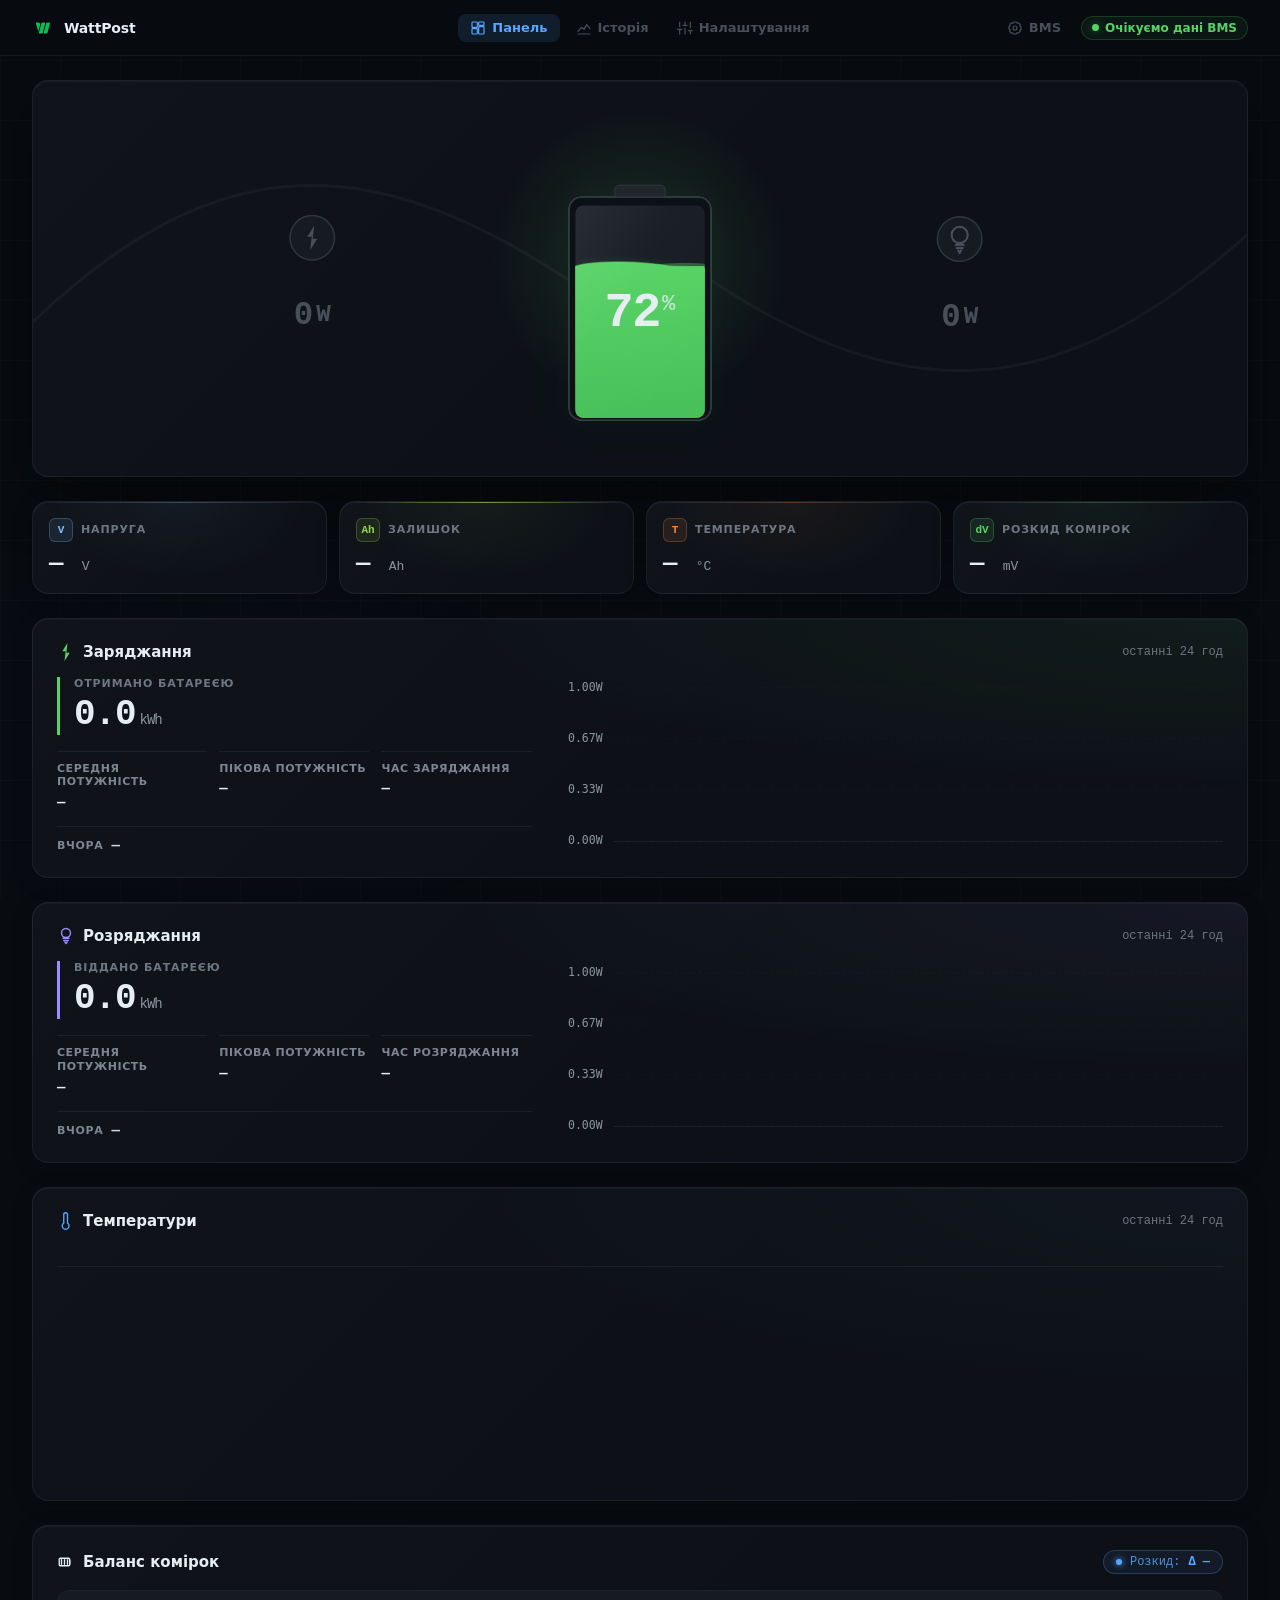
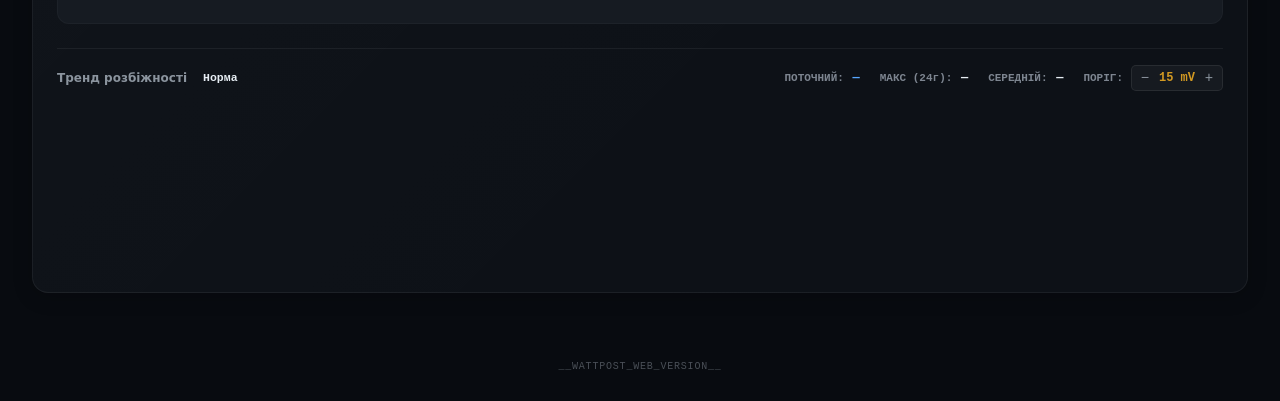
==== esp32_monitor/web/index.html @ db8cb9dd "Import standalone WattPost ESP32 firmware source and build tools" ====
<!DOCTYPE html>
<html lang="uk" class="dark">
<head>
  <meta charset="utf-8" />
  <meta name="viewport" content="width=device-width, initial-scale=1" />
  <!-- Legacy cache guards (real control comes from ?v= on assets, set by build) -->
  <meta http-equiv="Cache-Control" content="no-store, must-revalidate" />
  <meta http-equiv="Pragma" content="no-cache" />
  <meta name="app-version" content="__WATTPOST_WEB_VERSION__" />
  <title>WattPost — Battery Energy Monitoring</title>
  <meta name="description" content="High-fidelity real-time BMS battery energy flow and health monitoring interface" />
  <link rel="icon" id="app-favicon" href="assets/logo.svg?v=__WATTPOST_WEB_VERSION__" type="image/svg+xml" />
  <link rel="stylesheet" href="css/styles.css?v=__WATTPOST_WEB_VERSION__" />
</head>
<body>

  <!-- Grid background -->
  <div class="bg-grid" aria-hidden="true"></div>

  <!-- Ambient background spots -->
  <div class="bg-ambient" aria-hidden="true">
    <div class="bg-spot bg-spot-primary" id="bg-spot-primary"></div>
    <div class="bg-spot bg-spot-secondary"></div>
  </div>

  <!-- HEADER -->
  <header class="header">
    <a class="brand" id="brand-home-link" href="#dashboard" title="До панелі" aria-label="WattPost — до панелі">
      <img id="brand-logo" class="brand-logo" alt="" width="22" height="22" src="assets/logo.svg?v=__WATTPOST_WEB_VERSION__" data-logo-canonical="assets/logo.svg?v=__WATTPOST_WEB_VERSION__" aria-hidden="true" />
      <span class="brand-name">WattPost</span>
    </a>
    <nav class="tabs">
      <button class="tab-btn" data-tab="dashboard" id="tab-dashboard">
        <svg width="16" height="16" viewBox="0 0 24 24" fill="none" stroke="currentColor" stroke-width="1.8" stroke-linecap="round" stroke-linejoin="round"><rect x="3" y="3" width="8" height="8" rx="1"/><rect x="13" y="3" width="8" height="5" rx="1"/><rect x="13" y="10" width="8" height="11" rx="1"/><rect x="3" y="13" width="8" height="8" rx="1"/></svg>
        <span class="tab-label">Панель</span>
      </button>
      <button class="tab-btn" data-tab="history" id="tab-history">
        <svg width="16" height="16" viewBox="0 0 24 24" fill="none" stroke="currentColor" stroke-width="1.8" stroke-linecap="round" stroke-linejoin="round"><path d="M3 17l5-6 4 3 4-7 5 6"/><path d="M3 21h18"/></svg>
        <span class="tab-label">Історія</span>
      </button>
      <button class="tab-btn" data-tab="settings" id="tab-settings">
        <svg width="16" height="16" viewBox="0 0 24 24" fill="none" stroke="currentColor" stroke-width="1.8" stroke-linecap="round" stroke-linejoin="round">
          <line x1="4" y1="21" x2="4" y2="14"></line>
          <line x1="4" y1="10" x2="4" y2="3"></line>
          <line x1="12" y1="21" x2="12" y2="12"></line>
          <line x1="12" y1="8" x2="12" y2="3"></line>
          <line x1="20" y1="21" x2="20" y2="16"></line>
          <line x1="20" y1="12" x2="20" y2="3"></line>
          <line x1="1" y1="14" x2="7" y2="14"></line>
          <line x1="9" y1="8" x2="15" y2="8"></line>
          <line x1="17" y1="16" x2="23" y2="16"></line>
        </svg>
        <span class="tab-label">Налаштування</span>
      </button>
    </nav>
    <div class="header-actions">
      <div id="runtime-context-actions" class="runtime-context-actions" hidden></div>
      <button class="tab-btn bms-settings-btn" data-tab="bms-settings" id="tab-bms-settings" title="Налаштування BMS" aria-label="Налаштування BMS">
        <svg width="16" height="16" viewBox="0 0 24 24" fill="none" stroke="currentColor" stroke-width="1.8" stroke-linecap="round" stroke-linejoin="round" aria-hidden="true">
          <circle cx="12" cy="12" r="3"></circle>
          <path d="M19.4 15a1.7 1.7 0 0 0 .34 1.88l.06.06-2.83 2.83-.06-.06A1.7 1.7 0 0 0 15 19.4a1.7 1.7 0 0 0-1 .6 1.7 1.7 0 0 0-.4 1.1V21h-4v-.1A1.7 1.7 0 0 0 8.6 19.4a1.7 1.7 0 0 0-1.88.34l-.06.06-2.83-2.83.06-.06A1.7 1.7 0 0 0 4.6 15a1.7 1.7 0 0 0-.6-1 1.7 1.7 0 0 0-1.1-.4H3v-4h.1A1.7 1.7 0 0 0 4.6 8.6a1.7 1.7 0 0 0-.34-1.88l-.06-.06 2.83-2.83.06.06A1.7 1.7 0 0 0 9 4.6a1.7 1.7 0 0 0 1-.6 1.7 1.7 0 0 0 .4-1.1V3h4v.1A1.7 1.7 0 0 0 15.4 4.6a1.7 1.7 0 0 0 1.88-.34l.06-.06 2.83 2.83-.06.06A1.7 1.7 0 0 0 19.4 9c.16.36.37.7.6 1 .28.3.66.48 1.1.5h.1v4h-.1c-.44.02-.82.2-1.1.5-.23.3-.44.64-.6 1z"></path>
        </svg>
        <span class="tab-label">BMS</span>
      </button>
      <div class="bms-online" id="bms-online">
        <span class="bms-dot"></span>
        Очікуємо дані BMS
      </div>
    </div>
  </header>

  <!-- MAIN -->
  <main class="main">
    <div id="runtime-status-banner" class="runtime-status-banner" role="status" aria-live="polite" hidden></div>

    <!-- ====================== DASHBOARD ====================== -->
    <div class="view view-dashboard" id="view-dashboard">
      <h1 class="visually-hidden">Моніторинг батареї</h1>

      <!-- HERO: Energy flow + Battery -->
      <section class="hero-card" id="hero-card" data-hero-state="idle">
        <div class="hero-bg-glow hero-bg-glow-charge" aria-hidden="true"></div>
        <div class="hero-bg-glow hero-bg-glow-discharge" aria-hidden="true"></div>
        <div class="hero-ambient-glow" id="hero-ambient-glow"></div>

        <svg id="energy-flow-svg" class="energy-flow-svg" viewBox="0 0 1200 440" preserveAspectRatio="xMidYMid meet">
          <defs>
            <!-- Glow filters -->
            <filter id="glow-in" x="-50%" y="-50%" width="200%" height="200%">
              <feGaussianBlur stdDeviation="6" result="b" /><feMerge><feMergeNode in="b" /><feMergeNode in="SourceGraphic" /></feMerge>
            </filter>
            <filter id="glow-soft" x="-50%" y="-50%" width="200%" height="200%">
              <feGaussianBlur stdDeviation="12" result="b" /><feMerge><feMergeNode in="b" /><feMergeNode in="SourceGraphic" /></feMerge>
            </filter>
            <filter id="glow-halo-near" filterUnits="userSpaceOnUse" x="-400" y="-300" width="2000" height="1000">
              <feGaussianBlur stdDeviation="16" />
            </filter>
            <filter id="glow-halo-wide" filterUnits="userSpaceOnUse" x="-400" y="-300" width="2000" height="1000">
              <feGaussianBlur stdDeviation="38" />
            </filter>

            <!-- Glow gradients for halo paths -->
            <linearGradient id="glow-grad-charge" x1="0" y1="0" x2="1" y2="0">
              <stop offset="0%" stop-color="#56d364" stop-opacity="0" />
              <stop offset="8%" stop-color="#56d364" stop-opacity="0.75" />
              <stop offset="30%" stop-color="#56d364" stop-opacity="1" />
              <stop offset="42%" stop-color="#56d364" stop-opacity="0.35" />
              <stop offset="48%" stop-color="#56d364" stop-opacity="0" />
              <stop offset="100%" stop-color="#56d364" stop-opacity="0" />
            </linearGradient>
            <linearGradient id="glow-grad-discharge" x1="0" y1="0" x2="1" y2="0">
              <stop offset="0%" stop-color="#9d8dff" stop-opacity="0" />
              <stop offset="52%" stop-color="#9d8dff" stop-opacity="0" />
              <stop offset="58%" stop-color="#9d8dff" stop-opacity="0.35" />
              <stop offset="70%" stop-color="#9d8dff" stop-opacity="1" />
              <stop offset="92%" stop-color="#9d8dff" stop-opacity="0.75" />
              <stop offset="100%" stop-color="#9d8dff" stop-opacity="0" />
            </linearGradient>

            <!-- Liquid color gradients (these are set dynamically by JS) -->
            <linearGradient id="grad-charge" x1="0" y1="1" x2="0" y2="0">
              <stop offset="0%" stop-color="#1a7f37" /><stop offset="50%" stop-color="#2ea043" /><stop offset="100%" stop-color="#56d364" />
            </linearGradient>
            <linearGradient id="grad-discharge" x1="0" y1="1" x2="0" y2="0">
              <stop offset="0%" stop-color="#6e40c9" /><stop offset="50%" stop-color="#8957e5" /><stop offset="100%" stop-color="#b083f0" />
            </linearGradient>
            <linearGradient id="grad-idle" x1="0" y1="1" x2="0" y2="0">
              <stop offset="0%" stop-color="#30363d" /><stop offset="100%" stop-color="#484f58" />
            </linearGradient>

            <!-- Watt underglow gradients & filters -->
            <linearGradient id="underglow-grad-charge" x1="0%" y1="0%" x2="100%" y2="0%">
              <stop offset="0%" stop-color="#56d364" stop-opacity="0" />
              <stop offset="25%" stop-color="#56d364" stop-opacity="0.35" />
              <stop offset="50%" stop-color="#56d364" stop-opacity="0.85" />
              <stop offset="75%" stop-color="#56d364" stop-opacity="0.35" />
              <stop offset="100%" stop-color="#56d364" stop-opacity="0" />
            </linearGradient>
            <linearGradient id="underglow-grad-discharge" x1="0%" y1="0%" x2="100%" y2="0%">
              <stop offset="0%" stop-color="#9d8dff" stop-opacity="0" />
              <stop offset="25%" stop-color="#9d8dff" stop-opacity="0.35" />
              <stop offset="50%" stop-color="#9d8dff" stop-opacity="0.85" />
              <stop offset="75%" stop-color="#9d8dff" stop-opacity="0.35" />
              <stop offset="100%" stop-color="#9d8dff" stop-opacity="0" />
            </linearGradient>
            <filter id="underglow-halo-blur" x="-50%" y="-300%" width="200%" height="700%">
              <feGaussianBlur stdDeviation="6 2.5" />
            </filter>
            <filter id="watt-active-glow-charge" x="-20%" y="-20%" width="140%" height="140%">
              <feDropShadow dx="0" dy="0" stdDeviation="3" flood-color="#56d364" flood-opacity="0.25" />
            </filter>
            <filter id="watt-active-glow-discharge" x="-20%" y="-20%" width="140%" height="140%">
              <feDropShadow dx="0" dy="0" stdDeviation="3" flood-color="#9d8dff" flood-opacity="0.25" />
            </filter>
            <!-- Materialization smooth bloom filters (dynamically interpolated during incoming RAF) -->
            <filter id="watt-mat-glow-charge" x="-20%" y="-20%" width="140%" height="140%">
              <feGaussianBlur id="watt-mat-glow-charge-blur" stdDeviation="0" />
              <feDropShadow id="watt-mat-glow-charge-shadow" dx="0" dy="0" stdDeviation="3" flood-color="#56d364" flood-opacity="0.25" />
            </filter>
            <filter id="watt-mat-glow-discharge" x="-20%" y="-20%" width="140%" height="140%">
              <feGaussianBlur id="watt-mat-glow-discharge-blur" stdDeviation="0" />
              <feDropShadow id="watt-mat-glow-discharge-shadow" dx="0" dy="0" stdDeviation="3" flood-color="#9d8dff" flood-opacity="0.25" />
            </filter>

            <linearGradient id="grad-soc-liquid" x1="0" y1="1" x2="0" y2="0">
              <stop id="grad-soc-stop-0" offset="0%" stop-color="#1a7f37" style="transition: stop-color 0.4s ease;" />
              <stop id="grad-soc-stop-50" offset="50%" stop-color="#2ea043" style="transition: stop-color 0.4s ease;" />
              <stop id="grad-soc-stop-100" offset="100%" stop-color="#56d364" style="transition: stop-color 0.4s ease;" />
            </linearGradient>

            <clipPath id="batt-clip"><rect x="536" y="148" width="128" height="210" rx="8" /></clipPath>
            <clipPath id="liquid-level-clip"><rect id="liquid-level-clip-rect" x="536" y="208" width="128" height="155" /></clipPath>
            <clipPath id="clip-charge-left"><rect x="0" y="0" width="570" height="500" /></clipPath>
            <clipPath id="clip-discharge-right"><rect x="630" y="0" width="570" height="500" /></clipPath>

            <linearGradient id="batt-glass" x1="0" y1="0" x2="1" y2="1">
              <stop offset="0%" stop-color="#ffffff" stop-opacity="0.08" />
              <stop offset="40%" stop-color="#ffffff" stop-opacity="0.02" />
              <stop offset="100%" stop-color="#ffffff" stop-opacity="0" />
            </linearGradient>

            <!-- Flow edge-fade and directional reveal mask -->
            <linearGradient id="flow-edge-fade" x1="0%" y1="0%" x2="100%" y2="0%">
              <stop id="flow-mask-stop-0" offset="0%" stop-color="#000000" />
              <stop id="flow-mask-stop-1" offset="3.5%" stop-color="#ffffff" />
              <stop id="flow-mask-stop-2" offset="96.5%" stop-color="#ffffff" />
              <stop id="flow-mask-stop-3" offset="96.5%" stop-color="#ffffff" />
              <stop id="flow-mask-stop-4" offset="100%" stop-color="#000000" />
            </linearGradient>
            <mask id="flow-alpha-mask" maskUnits="objectBoundingBox" maskContentUnits="objectBoundingBox" x="-5%" y="-100%" width="110%" height="300%">
              <rect x="0" y="-1" width="1" height="3" fill="url(#flow-edge-fade)" />
            </mask>
          </defs>

          <g id="flow-layout" class="hero-layout-slot">
          <!-- Ambient halation group (toggled by JS based on state, synchronized with directional reveal mask) -->
          <g id="halo-group" mask="url(#flow-alpha-mask)">
            <path id="halo-wide"
                  d="M 0 263 C 186 86, 336 95, 530 222 C 570 250, 630 195, 670 222 C 864 350, 1014 345, 1200 177"
                  fill="none"
                  stroke="url(#glow-grad-charge)"
                  stroke-width="48"
                  stroke-linecap="round"
                  filter="url(#glow-halo-wide)" />
            <path id="halo-near"
                  d="M 0 263 C 186 86, 336 95, 530 222 C 570 250, 630 195, 670 222 C 864 350, 1014 345, 1200 177"
                  fill="none"
                  stroke="url(#glow-grad-charge)"
                  stroke-width="18"
                  stroke-linecap="round"
                  filter="url(#glow-halo-near)" />
          </g>

          <!-- Static background track (always visible base rail, independent from active flow mask) -->
          <path id="flow-base-track"
                d="M 0 263 C 186 86, 336 95, 530 222 C 570 250, 630 195, 670 222 C 864 350, 1014 345, 1200 177"
                fill="none" stroke="rgba(255,255,255,0.04)" stroke-width="3" stroke-linecap="round" />

          <!-- Active flow group with directional SVG reveal mask -->
          <g mask="url(#flow-alpha-mask)">
            <path id="flow-glow"
                  d="M 0 263 C 186 86, 336 95, 530 222 C 570 250, 630 195, 670 222 C 864 350, 1014 345, 1200 177"
                  fill="none" stroke="#56d364" stroke-width="6" stroke-linecap="round" filter="url(#glow-soft)"
                  style="stroke-dasharray: 15 25;" clip-path="url(#clip-charge-left)" />
            <path id="flow-main"
                  d="M 0 263 C 186 86, 336 95, 530 222 C 570 250, 630 195, 670 222 C 864 350, 1014 345, 1200 177"
                  fill="none" stroke="#56d364" stroke-width="2" stroke-linecap="round" filter="url(#glow-in)"
                  style="stroke-dasharray: 15 25;" clip-path="url(#clip-charge-left)" />
            <path id="flow-static"
                  d="M 0 263 C 186 86, 336 95, 530 222 C 570 250, 630 195, 670 222 C 864 350, 1014 345, 1200 177"
                  fill="none" stroke="#56d364" stroke-width="1" stroke-linecap="round"
                  clip-path="url(#clip-charge-left)" />
          </g>

          </g>

          <!-- INPUT (Charge) source -->
          <g id="input-layout" class="hero-layout-slot">
          <g id="input-group">
            <circle id="input-circle" cx="276" cy="180" r="22" fill="#161b22" stroke="#30363d" stroke-width="1.5" />
            <g id="input-icon" transform="translate(276, 180)" fill="#484f58" stroke="none">
              <path d="M 2,-12 L -5,-1 L -0.5,-1 L -2,12 L 5,1 L 0.5,1 Z" />
            </g>
            <text id="input-label" x="276" y="228" text-anchor="middle" fill="#8b949e"
                  style="font-size:14px;font-weight:600;">Заряджання</text>
            <text id="input-power" x="276" y="256" text-anchor="middle" dominant-baseline="middle" fill="#484f58"
                  style="font-size:32px;font-weight:800;font-family:monospace;font-variant-numeric:tabular-nums;"><tspan class="watt-number">0</tspan><tspan class="watt-unit" dx="3" font-size="24" font-weight="700">W</tspan></text>
            <g id="input-underglow" class="hero-watt-underglow" style="opacity: 0; pointer-events: none;">
              <rect id="input-underglow-halo" x="236" y="271.5" width="80" height="3" rx="1.5"
                    fill="url(#underglow-grad-charge)" filter="url(#underglow-halo-blur)" opacity="0.32" />
              <rect id="input-underglow-core" x="248" y="272.25" width="56" height="1.2" rx="0.6"
                    fill="url(#underglow-grad-charge)" opacity="0.85" />
            </g>
            <text id="input-current" class="hero-current-value" x="276" y="289" text-anchor="middle"></text>
          </g>
          </g>

          <!-- OUTPUT (Discharge) load -->
          <g id="output-layout" class="hero-layout-slot">
          <g id="output-group">
            <circle id="output-circle" cx="916" cy="184" r="22" fill="#161b22" stroke="#30363d" stroke-width="1.5" />
            <g id="output-icon" transform="translate(916, 184)" fill="none" stroke="#484f58" stroke-width="2" stroke-linecap="round" stroke-linejoin="round">
              <circle cx="0" cy="-4" r="8" />
              <line x1="-4" y1="6" x2="4" y2="6" />
              <line x1="-3" y1="9" x2="3" y2="9" />
              <path d="M -1.5,11 L 0,14 L 1.5,11" />
            </g>
            <text id="output-label" x="916" y="233" text-anchor="middle" fill="#8b949e"
                  style="font-size:14px;font-weight:600;">Навантаження</text>
            <text id="output-power" x="916" y="261" text-anchor="middle" dominant-baseline="middle" fill="#484f58"
                  style="font-size:32px;font-weight:800;font-family:monospace;font-variant-numeric:tabular-nums;"><tspan class="watt-number">0</tspan><tspan class="watt-unit" dx="3" font-size="24" font-weight="700">W</tspan></text>
            <g id="output-underglow" class="hero-watt-underglow" style="opacity: 0; pointer-events: none;">
              <rect id="output-underglow-halo" x="876" y="276.5" width="80" height="3" rx="1.5"
                    fill="url(#underglow-grad-discharge)" filter="url(#underglow-halo-blur)" opacity="0.32" />
              <rect id="output-underglow-core" x="888" y="277.25" width="56" height="1.2" rx="0.6"
                    fill="url(#underglow-grad-discharge)" opacity="0.85" />
            </g>
            <text id="output-current" class="hero-current-value" x="916" y="294" text-anchor="middle"></text>
          </g>
          </g>

          <!-- BATTERY -->
          <g id="battery-layout" class="hero-layout-slot">
          <g id="battery-group">
            <rect id="battery-pulse" x="530" y="140" width="140" height="220" rx="12" fill="none" stroke="#56d364" stroke-width="1"
                  style="filter: drop-shadow(0 0 20px rgba(86,211,100,0.45));" />
            <rect x="575" y="128" width="50" height="14" rx="5" fill="#21262d" stroke="#30363d" stroke-width="1" />
            <rect x="530" y="140" width="140" height="220" rx="12" fill="#0d1117" stroke="#30363d" stroke-width="1.5" />
            <rect x="536" y="148" width="128" height="210" rx="8" fill="#161b22" />

            <g clip-path="url(#batt-clip)">
              <!-- Liquid fill -->
              <rect id="liquid-fill" x="536" y="208" width="128" height="155" fill="url(#grad-soc-liquid)" />

              <!-- Wave layers -->
              <g id="wave-layer-3" transform="translate(536, 208)">
                <g class="wave-breathe-3">
                  <g class="wave-flow-3">
                    <path id="wave-c-path"
                          d="M 0 0 C 20 2.2, 34 -2.2, 56 0 C 76 2.2, 90 -2.2, 112 0 C 132 2.2, 146 -2.2, 168 0 C 188 2.2, 202 -2.2, 224 0 C 244 2.2, 258 -2.2, 280 0 C 300 2.2, 314 -2.2, 336 0 C 356 2.2, 370 -2.2, 392 0 C 412 2.2, 426 -2.2, 448 0 C 468 2.2, 482 -2.2, 504 0 C 524 2.2, 538 -2.2, 560 0 V 800 H 0 Z"
                          fill="#56d364" opacity="0.2" />
                  </g>
                </g>
              </g>
              <g id="wave-layer-2" transform="translate(536, 208)">
                <g class="wave-breathe-2">
                  <g class="wave-flow-2">
                    <path id="wave-b-path"
                          d="M 0 0 C 16 3.6, 54 3.6, 72 0 C 90 -4.25, 126 -4.25, 144 0 C 160 3.6, 198 3.6, 216 0 C 234 -4.25, 270 -4.25, 288 0 C 304 3.6, 342 3.6, 360 0 C 378 -4.25, 414 -4.25, 432 0 C 448 3.6, 486 3.6, 504 0 C 522 -4.25, 558 -4.25, 576 0 V 800 H 0 Z"
                          fill="#56d364" opacity="0.36" />
                  </g>
                </g>
              </g>
              <g id="wave-layer-1" transform="translate(536, 208)">
                <g class="wave-breathe-1">
                  <g class="wave-flow-1">
                    <path id="wave-a-fill"
                          d="M 0 0 C 20 -5.5, 64 -5.5, 96 0.5 C 122 4.6, 164 3.2, 192 0 C 212 -5.5, 256 -5.5, 288 0.5 C 314 4.6, 356 3.2, 384 0 C 404 -5.5, 448 -5.5, 480 0.5 C 506 4.6, 548 3.2, 576 0 V 800 H 0 Z"
                          fill="url(#grad-soc-liquid)" />
                    <path id="wave-a-stroke"
                          d="M 0 0 C 20 -5.5, 64 -5.5, 96 0.5 C 122 4.6, 164 3.2, 192 0 C 212 -5.5, 256 -5.5, 288 0.5 C 314 4.6, 356 3.2, 384 0 C 404 -5.5, 448 -5.5, 480 0.5 C 506 4.6, 548 3.2, 576 0"
                          fill="none" stroke="#56d364" stroke-width="1.3" stroke-opacity="0.55"
                          style="filter: drop-shadow(0 0 3px rgba(86,211,100,0.45));" />
                  </g>
                </g>
              </g>

              <!-- Bubbles -->
              <g id="bubble-group" clip-path="url(#liquid-level-clip)"></g>

              <!-- Glass overlay -->
              <rect x="536" y="148" width="128" height="210" fill="url(#batt-glass)" pointer-events="none" />
            </g>

            <text id="battery-soc" x="600" y="255" text-anchor="middle" dominant-baseline="central" fill="#e6edf3"
                  style="font-size:48px;font-weight:800;font-family:monospace;letter-spacing:-0.03em;">
              72<tspan dx="2" dy="-10" fill="rgba(230,237,243,0.72)"
                       style="font-size:22px;font-weight:700;font-family:monospace;letter-spacing:normal;">%</tspan>
            </text>
          </g>
          </g>

          <!-- Central ETA Indicator (Centered Solid Energized Capsule) -->
          <g id="eta-layout" class="hero-layout-slot">
          <g id="hero-directional-eta" class="hero-directional-eta collapsed is-idle" data-capsule-color="neutral" data-capsule-phase="idle">
            <!-- One shape morphs from a circle into a pill; CSS sizes it around the readable text. -->
            <rect id="hero-eta-shape" class="hero-eta-shape" x="591" y="377" width="18" height="18" rx="9" />
            <!-- ETA text inside capsule (neutral light text, centered, soft fade-in during unfold) -->
            <text id="hero-eta-text" x="600" y="386" text-anchor="middle" dominant-baseline="central"
                  class="hero-eta-text"></text>
          </g>
          </g>
        </svg>
      </section>

      <!-- METRICS -->
      <div class="metrics-grid" id="metrics-grid">
        <div class="metric-card" data-metric="voltage">
          <div class="metric-accent-line"></div>
          <div class="metric-head">
            <div class="metric-icon">V</div>
            <span class="metric-label">Напруга</span>
          </div>
          <div class="metric-value">
            <span class="metric-value-num">—</span>
            <small class="metric-value-unit">V</small>
          </div>
        </div>
        <div class="metric-card" data-metric="remaining">
          <div class="metric-accent-line"></div>
          <div class="metric-head">
            <div class="metric-icon">Ah</div>
            <span class="metric-label">Залишок</span>
          </div>
          <div class="metric-value">
            <span class="metric-value-num">—</span>
            <small class="metric-value-unit">Ah</small>
          </div>
        </div>
        <div class="metric-card" data-metric="temperature">
          <div class="metric-accent-line"></div>
          <div class="metric-head">
            <div class="metric-icon">T</div>
            <span class="metric-label">Температура</span>
          </div>
          <div class="metric-value">
            <span class="metric-value-num">—</span>
            <small class="metric-value-unit">°C</small>
          </div>
        </div>
        <div class="metric-card" data-metric="spread">
          <div class="metric-accent-line"></div>
          <div class="metric-head">
            <div class="metric-icon">dV</div>
            <span class="metric-label">Розкид комірок</span>
          </div>
          <div class="metric-value">
            <span class="metric-value-num">—</span>
            <small class="metric-value-unit">mV</small>
          </div>
        </div>
      </div>


      <!-- ENERGY PANELS -->
      <div class="panels-stack">
        <!-- CHARGING PANEL -->
        <section class="energy-panel charging-panel" id="charging-panel">
          <div class="panel-head">
            <h2 class="panel-title">
              <svg width="18" height="18" viewBox="0 0 24 24" fill="none" stroke="#56d364" stroke-width="1.8" stroke-linecap="round" stroke-linejoin="round">
                <path d="M2,-12 L-5,-1 L-0.5,-1 L-2,12 L5,1 L0.5,1 Z" transform="translate(12,12)" fill="#56d364" stroke="none" />
              </svg>
              Заряджання
            </h2>
            <span class="panel-subtext">останні 24 год</span>
          </div>
          <div class="panel-grid">
            <div class="panel-stats">
              <div class="energy-block" style="border-left: 3px solid #56d364;">
                <span class="energy-label">Отримано батареєю</span>
                <strong class="energy-value"><span id="charge-energy">0.0</span><small class="energy-unit">kWh</small></strong>
              </div>
              <div class="panel-stat-grid">
                <div class="stat-block">
                  <span class="stat-label">Середня потужність</span>
                  <strong class="stat-value" id="charge-avg">—</strong>
                </div>
                <div class="stat-block">
                  <span class="stat-label">Пікова потужність</span>
                  <strong class="stat-value" id="charge-peak">—</strong>
                </div>
                <div class="stat-block">
                  <span class="stat-label">Час заряджання</span>
                  <strong class="stat-value" id="charge-time">—</strong>
                </div>
              </div>
              <div class="yesterday-row">
                <span class="yesterday-label">Вчора</span>
                <strong class="yesterday-value" id="charge-yesterday">—</strong>
              </div>
            </div>
            <div class="panel-chart-wrap">
              <div class="chart-wrapper">
                <button class="chart-reset-btn" data-chart="charge" type="button" aria-label="Скинути масштаб">↺ Авто</button>
                <canvas id="charge-chart"></canvas>
              </div>
            </div>
          </div>
        </section>

        <!-- DISCHARGING PANEL -->
        <section class="energy-panel discharging-panel" id="discharging-panel">
          <div class="panel-head">
            <h2 class="panel-title">
              <svg width="18" height="18" viewBox="0 0 24 24" fill="none" stroke="#9d8dff" stroke-width="1.8" stroke-linecap="round" stroke-linejoin="round">
                <circle cx="12" cy="8" r="6" /><line x1="8" y1="15" x2="16" y2="15" /><line x1="9" y1="18" x2="15" y2="18" /><path d="M10.5,20 L12,22 L13.5,20" />
              </svg>
              Розряджання
            </h2>
            <span class="panel-subtext">останні 24 год</span>
          </div>
          <div class="panel-grid">
            <div class="panel-stats">
              <div class="energy-block" style="border-left: 3px solid #9d8dff;">
                <span class="energy-label">Віддано батареєю</span>
                <strong class="energy-value"><span id="discharge-energy">0.0</span><small class="energy-unit">kWh</small></strong>
              </div>
              <div class="panel-stat-grid">
                <div class="stat-block">
                  <span class="stat-label">Середня потужність</span>
                  <strong class="stat-value" id="discharge-avg">—</strong>
                </div>
                <div class="stat-block">
                  <span class="stat-label">Пікова потужність</span>
                  <strong class="stat-value" id="discharge-peak">—</strong>
                </div>
                <div class="stat-block">
                  <span class="stat-label">Час розряджання</span>
                  <strong class="stat-value" id="discharge-time">—</strong>
                </div>
              </div>
              <div class="yesterday-row">
                <span class="yesterday-label">Вчора</span>
                <strong class="yesterday-value" id="discharge-yesterday">—</strong>
              </div>
            </div>
            <div class="panel-chart-wrap">
              <div class="chart-wrapper">
                <button class="chart-reset-btn" data-chart="discharge" type="button" aria-label="Скинути масштаб">↺ Авто</button>
                <canvas id="discharge-chart"></canvas>
              </div>
            </div>
          </div>
        </section>

        <!-- TEMPERATURE PANEL -->
        <section class="energy-panel temperature-panel" id="temperature-panel">
          <div class="panel-head">
            <h2 class="panel-title">
              <svg width="18" height="18" viewBox="0 0 24 24" fill="none" stroke="#58A6FF" stroke-width="1.8" stroke-linecap="round" stroke-linejoin="round">
                <path d="M14 14.76V3.5a2.5 2.5 0 0 0-5 0v11.26a4.5 4.5 0 1 0 5 0z" />
              </svg>
              Температури
            </h2>
            <span class="panel-subtext">останні 24 год</span>
          </div>
          <div class="sensor-grid" id="sensor-grid"></div>
          <div class="temp-chart-wrap">
            <div class="chart-wrapper">
              <button class="chart-reset-btn" data-chart="temperature" type="button" aria-label="Скинути масштаб">↺ Авто</button>
              <canvas id="temperature-chart"></canvas>
            </div>
          </div>
        </section>

        <!-- CELL BALANCE PANEL -->
        <section class="energy-panel cell-balance-panel" id="cell-balance-panel">
          <div class="panel-head panel-head-cell">
            <div class="cell-title-row">
              <h2 class="panel-title">
                <svg width="18" height="18" viewBox="0 0 24 24" fill="none" stroke="#e6edf3" stroke-width="1.8" stroke-linecap="round" stroke-linejoin="round">
                  <rect x="3" y="7" width="14" height="10" rx="1.5" /><path d="M17 10v4" /><path d="M6 9v6M10 9v6M14 9v6" />
                </svg>
                Баланс комірок
              </h2>

            </div>
            <div class="spread-badge" id="spread-badge">
              <span class="spread-dot"></span>
              <span class="spread-text">Розкид:</span>
              <span class="spread-value">Δ —</span>
            </div>
          </div>
          <div class="cell-bars-wrap">
            <div class="cell-bars-grid" id="cell-bars-grid"></div>
          </div>
          <div class="trend-section">
            <div class="trend-head">
              <div class="trend-title-row">
                <span class="trend-label">Тренд розбіжності</span>
                <span class="trend-status" id="trend-status">Норма</span>
              </div>
              <div class="trend-stats">
                <div><span class="trend-stat-label">ПОТОЧНИЙ: </span><span class="trend-stat-val" id="trend-current">—</span></div>
                <div><span class="trend-stat-label">МАКС (24г): </span><span class="trend-stat-val-2" id="trend-max">—</span></div>
                <div class="trend-stat-hidden"><span class="trend-stat-label">СЕРЕДНІЙ: </span><span class="trend-stat-val-2" id="trend-avg">—</span></div>
                <div class="trend-threshold-ctrl" id="trend-threshold-ctrl" title="Порогове значення розкиду для попередження (1-29 mV)">
                  <span class="trend-stat-label">ПОРІГ: </span>
                  <div class="threshold-stepper">
                    <button class="stepper-btn" id="btn-spread-threshold-dec" aria-label="Зменшити поріг розкиду">−</button>
                    <span class="stepper-val" id="spread-threshold-val">15 mV</span>
                    <button class="stepper-btn" id="btn-spread-threshold-inc" aria-label="Збільшити поріг розкиду">+</button>
                  </div>
                </div>
              </div>
            </div>
            <div class="trend-chart-wrap">
              <div class="chart-wrapper">
                <button class="chart-reset-btn" data-chart="trend" type="button" aria-label="Скинути масштаб">↺ Авто</button>
                <canvas id="trend-chart"></canvas>
              </div>
            </div>
          </div>
        </section>
      </div>

    </div> <!-- /#view-dashboard -->

    <!-- ====================== HISTORY ====================== -->
    <div class="view view-history" id="view-history">
      <div class="history-load-bar" id="history-load-bar" aria-hidden="true"></div>
      <div class="history-header">
        <div class="history-header-left">
          <div class="history-icon-badge">
            <svg width="18" height="18" viewBox="0 0 24 24" fill="none" stroke="currentColor" stroke-width="2" stroke-linecap="round" stroke-linejoin="round">
              <circle cx="12" cy="12" r="10" />
              <polyline points="12 6 12 12 16 14" />
            </svg>
          </div>
          <div>
            <h1 class="history-title">Історія роботи батареї</h1>
            <p class="history-subtitle">Аналітика заряду, розряду, температур та балансу за період</p>
          </div>
        </div>
        <div class="history-header-right">
          <div class="period-selector" id="period-selector">
            <button class="period-btn" data-period="today">Сьогодні</button>
            <button class="period-btn is-active" data-period="24h">24 год</button>
            <button class="period-btn" data-period="7d">7 днів</button>
            <button class="period-btn" data-period="14d">14 днів</button>
          </div>
          <div class="history-load-chip" id="history-load-chip" hidden role="status">
            <span class="history-load-chip-fill" id="history-load-fill" hidden aria-hidden="true"></span>
            <svg class="history-load-spinner" width="14" height="14" viewBox="0 0 24 24" fill="none" aria-hidden="true">
              <circle cx="12" cy="12" r="9" stroke="currentColor" stroke-opacity="0.25" stroke-width="3" />
              <path d="M21 12a9 9 0 0 0-9-9" stroke="currentColor" stroke-width="3" stroke-linecap="round" />
            </svg>
            <svg class="history-load-check" width="14" height="14" viewBox="0 0 24 24" fill="none" aria-hidden="true">
              <path d="M20 6L9 17l-5-5" stroke="currentColor" stroke-width="3" stroke-linecap="round" stroke-linejoin="round" />
            </svg>
            <span class="history-load-text" id="history-load-text">Завантаження…</span>
          </div>
        </div>
      </div>

      <!-- SUMMARY CARDS -->
      <div class="summary-grid" id="summary-grid">
        <div class="summary-card">
          <div class="summary-accent-line" style="background: linear-gradient(90deg, transparent, rgba(86,211,100,0.4), transparent);"></div>
          <div class="summary-head">
            <span class="summary-label">Отримано батареєю</span>
            <div class="summary-icon" style="background:#56d36415;color:#56d364;border:1px solid #56d36430;">
              <svg width="14" height="14" viewBox="0 0 24 24" fill="none" stroke="currentColor" stroke-width="2.2" stroke-linecap="round" stroke-linejoin="round">
                <path d="M2,-12 L-5,-1 L-0.5,-1 L-2,12 L5,1 L0.5,1 Z" transform="translate(12,12)" fill="#56d364" stroke="none" />
              </svg>
            </div>
          </div>
          <div class="summary-value">
            <span class="summary-num" id="summary-energy-in">0.0</span>
            <small class="summary-unit">kWh</small>
          </div>
        </div>
        <div class="summary-card">
          <div class="summary-accent-line" style="background: linear-gradient(90deg, transparent, rgba(157,141,255,0.4), transparent);"></div>
          <div class="summary-head">
            <span class="summary-label">Віддано батареєю</span>
            <div class="summary-icon" style="background:#9d8dff15;color:#9d8dff;border:1px solid #9d8dff30;">
              <svg width="14" height="14" viewBox="0 0 24 24" fill="none" stroke="currentColor" stroke-width="2.2" stroke-linecap="round" stroke-linejoin="round">
                <circle cx="12" cy="8" r="6" /><line x1="8" y1="15" x2="16" y2="15" /><line x1="9" y1="18" x2="15" y2="18" /><path d="M10.5,20 L12,22 L13.5,20" />
              </svg>
            </div>
          </div>
          <div class="summary-value">
            <span class="summary-num" id="summary-energy-out">0.0</span>
            <small class="summary-unit">kWh</small>
          </div>
        </div>
        <div class="summary-card">
          <div class="summary-accent-line" style="background: linear-gradient(90deg, transparent, rgba(88,166,255,0.4), transparent);"></div>
          <div class="summary-head">
            <span class="summary-label">Діапазон рівня заряду</span>
            <div class="summary-icon" style="background:#58a6ff15;color:#58a6ff;border:1px solid #58a6ff30;">
              <svg width="14" height="14" viewBox="0 0 24 24" fill="none" stroke="currentColor" stroke-width="2" stroke-linecap="round" stroke-linejoin="round">
                <rect x="2" y="7" width="16" height="10" rx="2" /><line x1="22" y1="11" x2="22" y2="13" />
              </svg>
            </div>
          </div>
          <div class="summary-value">
            <span class="summary-num" id="summary-soc-range">0 – 100</span>
            <small class="summary-unit">%</small>
          </div>
          <div class="soc-range-bar">
            <div class="soc-range-spacer" id="soc-range-spacer"></div>
            <div class="soc-range-fill" id="soc-range-fill"></div>
          </div>
        </div>
        <div class="summary-card">
          <div class="summary-accent-line" style="background: linear-gradient(90deg, transparent, rgba(255,255,255,0.1), transparent);"></div>
          <div class="summary-head">
            <span class="summary-label">Пікова потужність</span>
            <div class="summary-icon summary-icon-neutral">⚡</div>
          </div>
          <div class="summary-peak-grid">
            <div>
              <span class="peak-label">ЗАРЯД</span>
              <span class="peak-value peak-charge">+<span id="summary-peak-charge">0</span> <small>W</small></span>
            </div>
            <div>
              <span class="peak-label">РОЗРЯД</span>
              <span class="peak-value peak-discharge">-<span id="summary-peak-discharge">0</span> <small>W</small></span>
            </div>
          </div>
        </div>
      </div>

      <!-- POWER + SOC CHARTS + MODE SPLIT -->
      <div class="history-row-1">
        <section class="history-card history-power-card">
          <div class="power-card-body">
            <div class="history-card-head">
              <div class="history-card-title-row">
                <div class="icon-badge icon-blue">⚡</div>
                <h2>Потужність і рівень заряду</h2>
              </div>
              <div class="history-legend">
                <span class="legend-item"><span class="legend-dot" style="background:#56d364;"></span> Заряд (W)</span>
                <span class="legend-item"><span class="legend-dot" style="background:#9d8dff;"></span> Розряд (W)</span>
                <span class="legend-item"><span class="legend-dot" style="background:#58a6ff;"></span> SoC (%)</span>
              </div>
            </div>
            <div class="power-chart-section">
              <div class="chart-axis-label">ПОТУЖНІСТЬ (W)</div>
              <div class="power-chart-wrap">
                <div class="chart-wrapper">
                  <button class="chart-reset-btn" data-chart="history-power" type="button" aria-label="Скинути масштаб">↺ Авто</button>
                  <canvas id="history-power-chart"></canvas>
                </div>
              </div>
            </div>
            <div class="soc-chart-section">
              <div class="chart-axis-label">РІВЕНЬ ЗАРЯДУ (SOC %)</div>
              <div class="soc-chart-wrap">
                <div class="chart-wrapper">
                  <button class="chart-reset-btn" data-chart="history-soc" type="button" aria-label="Скинути масштаб">↺ Авто</button>
                  <canvas id="history-soc-chart"></canvas>
                </div>
              </div>
            </div>
          </div>
        </section>

        <section class="history-card history-mode-card">
          <div class="mode-card-body">
            <div class="mode-head">
              <div class="icon-badge icon-green">⏱</div>
              <h2>Режими роботи</h2>
            </div>
            <div class="mode-pie-wrap">
              <canvas id="history-mode-chart"></canvas>
              <div class="mode-pie-center">
                <span class="mode-pie-label">ПЕРІОД</span>
                <span class="mode-pie-value" id="mode-period-label">24 год</span>
              </div>
            </div>
            <div class="mode-list" id="mode-list"></div>
          </div>
          <div class="mode-footer">Розподіл розраховано за струмом навантаження</div>
        </section>
      </div>

      <!-- DETAILED METRICS + DAILY LIST -->
      <div class="history-row-2">
        <section class="history-card history-detail-card">
          <div class="detail-head">
            <div class="detail-title-row">
              <div class="icon-badge icon-blue">📊</div>
              <h2>Детальний аналіз метрик</h2>
            </div>
            <div class="metric-stats-row">
              <div class="metric-stat-pill"><span class="metric-stat-pill-label">МІН:</span><span class="metric-stat-pill-val" id="detail-min">0</span></div>
              <div class="metric-stat-pill"><span class="metric-stat-pill-label">СЕР:</span><span class="metric-stat-pill-val-blue" id="detail-avg">0</span></div>
              <div class="metric-stat-pill"><span class="metric-stat-pill-label">МАКС:</span><span class="metric-stat-pill-val" id="detail-max">0</span></div>
            </div>
          </div>
          <div class="metric-groups">
            <div class="metric-group-tabs" id="metric-group-tabs">
              <button class="group-tab is-active" data-group="electric"><span class="group-icon">⚡</span>Електрика</button>
              <button class="group-tab" data-group="cells"><span class="group-icon">🔋</span>Комірки</button>
              <button class="group-tab" data-group="temperature"><span class="group-icon">🌡️</span>Температури</button>
            </div>
            <div class="metric-pills" id="metric-pills"></div>
          </div>
          <div class="detail-chart-wrap">
            <div class="chart-wrapper">
              <button class="chart-reset-btn" data-chart="history-detail" type="button" aria-label="Скинути масштаб">↺ Авто</button>
              <canvas id="history-detail-chart"></canvas>
            </div>
          </div>
        </section>

        <section class="history-card history-daily-card">
          <div class="daily-card-body">
            <div class="daily-head">
              <div class="daily-title-row">
                <div class="icon-badge icon-blue">📅</div>
                <h2>По днях</h2>
              </div>
              <span class="daily-aggregation">АГРЕГАЦІЯ</span>
            </div>
            <div class="daily-grid daily-grid-header">
              <span>ДЕНЬ</span>
              <span class="daily-center">ЗАРЯД / РОЗРЯД</span>
              <span class="daily-center">МІН. ЗАРЯД</span>
              <span class="daily-center">МАКС. ΔV</span>
            </div>
            <div class="daily-list" id="daily-list"></div>
          </div>
          <div class="daily-footer">
            <span id="daily-footer-text">Усі дні показано</span>
            <span>Днів: <strong id="daily-count">0</strong></span>
          </div>
        </section>
      </div>

      <!-- HEATMAP -->
      <section class="history-card history-heatmap-card">
        <div class="heatmap-head">
          <div class="heatmap-title-block">
            <div class="heatmap-title-row">
              <div class="icon-badge icon-blue">▦</div>
              <h2>Профіль навантаження (14 днів)</h2>
            </div>
            <p class="heatmap-subtitle">Розподіл середньої потужності по годинах доби (00:00 — 23:00)</p>
          </div>
          <div class="heatmap-legend">
            <span class="legend-text">0 W</span>
            <div class="legend-bar" style="background: linear-gradient(to right, #161b22 0%, #15273d 15%, #1a3b61 35%, #22538a 55%, #2d6fb8 75%, #3a87db 90%, #58a6ff 100%);"></div>
            <span class="legend-text legend-text-bold">5000 W</span>
          </div>
        </div>
        <div class="heatmap-body" id="heatmap-body"></div>
      </section>
    </div>

    <!-- ====================== WATTPOST DEVICE SETTINGS ====================== -->
    <div class="view view-settings" id="view-settings"></div>

    <!-- ====================== JK BMS SETTINGS ====================== -->
    <div class="view view-settings view-bms-settings" id="view-bms-settings"></div>
  </main>

  <!-- App version (cache diagnostics — updated by the build script) -->
  <div class="app-version" id="app-version">__WATTPOST_WEB_VERSION__</div>

  <!-- Tooltip element -->
  <div class="chart-tooltip" id="chart-tooltip"></div>

  <!-- Scripts (loaded in dependency order) -->
  <script src="vendor/chart.umd.js?v=__WATTPOST_WEB_VERSION__"></script>
  <script src="vendor/hammer.min.js?v=__WATTPOST_WEB_VERSION__"></script>
  <script src="vendor/chartjs-plugin-zoom.umd.min.js?v=__WATTPOST_WEB_VERSION__"></script>
  <script src="js/battery-colors.js?v=__WATTPOST_WEB_VERSION__"></script>
  <script src="js/energy-flow.js?v=__WATTPOST_WEB_VERSION__"></script>
  <script src="js/charts.js?v=__WATTPOST_WEB_VERSION__"></script>
  <script src="js/data-normalizer.js?v=__WATTPOST_WEB_VERSION__"></script>
  <script src="js/history-cache.js?v=__WATTPOST_WEB_VERSION__"></script>
  <script src="js/transport.js?v=__WATTPOST_WEB_VERSION__"></script>
  <script src="js/api.js?v=__WATTPOST_WEB_VERSION__"></script>
  <script src="js/device-settings.js?v=__WATTPOST_WEB_VERSION__"></script>
  <script src="js/settings-schema.js?v=__WATTPOST_WEB_VERSION__"></script>
  <script src="js/settings.js?v=__WATTPOST_WEB_VERSION__"></script>
  <script src="js/dashboard.js?v=__WATTPOST_WEB_VERSION__"></script>
  <script src="js/history.js?v=__WATTPOST_WEB_VERSION__"></script>
  <script src="js/app.js?v=__WATTPOST_WEB_VERSION__"></script>
  <!-- DEV_ONLY_START -->
  <!-- DEV_ONLY_END -->
</body>
</html>
---- esp32_monitor/web/css/styles.css ----
/* =====================================================
   WattPost — Vanilla CSS port of Tailwind v4 + custom styles
   ===================================================== */

:root {
  --watt-idle-color: #484f58;
}

/* ─── Base / Reset ─── */
*, *::before, *::after {
  box-sizing: border-box;
}
html, body { margin: 0; padding: 0; }
html { font-size: 16px; -webkit-text-size-adjust: 100%; overflow-x: hidden; }
.visually-hidden {
  position: absolute;
  width: 1px;
  height: 1px;
  padding: 0;
  margin: -1px;
  overflow: hidden;
  clip: rect(0, 0, 0, 0);
  white-space: nowrap;
  border: 0;
}
body {
  background: #080b10;
  color: #e6edf3;
  font-family: system-ui, -apple-system, "Segoe UI", Roboto, Helvetica, Arial, sans-serif;
  -webkit-font-smoothing: antialiased;
  -moz-osx-font-smoothing: grayscale;
  min-height: 100vh;
  position: relative;
  overflow-x: hidden;
}
button { font-family: inherit; cursor: pointer; }
input { font-family: inherit; }
h1, h2, h3, h4, h5, h6, p, span, strong, small { margin: 0; padding: 0; }

/* ─── Background layers ─── */
.bg-grid {
  position: fixed; inset: 0; pointer-events: none; z-index: 0;
  background-image:
    linear-gradient(rgba(255,255,255,0.02) 1px, transparent 1px),
    linear-gradient(90deg, rgba(255,255,255,0.02) 1px, transparent 1px);
  background-size: 60px 60px;
}
.bg-ambient {
  position: fixed; inset: 0; pointer-events: none; overflow: hidden; z-index: 0;
}
.bg-spot {
  position: absolute; transition: background 0.8s ease;
}
.bg-spot-primary {
  display: none;
  width: 800px; height: 600px; top: -15%; right: -10%;
  background: radial-gradient(ellipse, rgba(86,211,100,0.12), transparent 70%);
}
.bg-spot-secondary {
  width: 600px; height: 500px; bottom: -10%; left: -5%;
  background: radial-gradient(ellipse, rgba(88,166,255,0.04), transparent 70%);
}

/* ─── Header ─── */
.header {
  position: sticky; top: 0; z-index: 20;
  display: grid; grid-template-columns: minmax(0, 1fr) auto minmax(0, 1fr); align-items: center;
  padding: 0 16px;
  height: 56px;
  border-bottom: 1px solid rgba(255,255,255,0.06);
  background: rgba(8,11,16,0.85);
  backdrop-filter: blur(16px);
  -webkit-backdrop-filter: blur(16px);
}
@media (min-width: 768px) {
  .header { padding: 0 32px; }
}
.brand {
  display: flex; align-items: center; gap: 10px;
  width: fit-content;
  color: inherit;
  text-decoration: none;
  border-radius: 8px;
  transition: opacity 0.18s ease, background-color 0.18s ease;
}
.brand:hover { opacity: 0.9; }
.brand:focus-visible {
  outline: 2px solid rgba(88,166,255,0.75);
  outline-offset: 4px;
}
.brand-logo {
  width: 22px;
  height: 22px;
  object-fit: contain;
  display: inline-block;
  flex-shrink: 0;
}
.brand-name {
  font-weight: 700; font-size: 14px; letter-spacing: -0.01em;
}
.tabs {
  display: flex; align-items: center; gap: 4px;
}
.tab-btn {
  display: flex; align-items: center; gap: 6px;
  padding: 6px 12px;
  border-radius: 8px;
  font-size: 13px; font-weight: 600;
  border: none; background: transparent;
  color: #484f58;
  transition: all 0.2s;
  cursor: pointer;
  user-select: none;
}
.tab-btn:hover { color: #6e7681; }
.tab-btn.is-active {
  color: #58a6ff;
  background: rgba(88,166,255,0.12);
}
@media (max-width: 640px) {
  .tab-label { display: none; }
}
.bms-online {
  display: flex; align-items: center; gap: 6px;
  justify-self: end; max-width: 100%; overflow: hidden; white-space: nowrap;
  padding: 4px 10px;
  border-radius: 999px;
  font-size: 12px; font-weight: 600;
  border: 1px solid #56d36433;
  color: #56d364;
  background: #56d36410;
  transition: all 0.6s ease;
}
.bms-dot {
  width: 7px; height: 7px; border-radius: 50%;
  background: #56d364;
  box-shadow: 0 0 8px rgba(86,211,100,0.45);
  transition: all 0.6s ease;
}

/* ─── Main / Views ─── */
.main {
  position: relative; z-index: 10;
  max-width: 1400px; margin: 0 auto;
  padding: 24px 16px 48px;
}
@media (min-width: 768px) {
  .main { padding: 24px 32px 48px; }
}
.view { display: none; }
.view.is-active {
  display: block;
  animation: viewFadeIn 0.3s ease-out;
}
@keyframes viewFadeIn {
  from { opacity: 0; }
  to   { opacity: 1; }
}

/* ─── Hero card ─── */
.hero-card {
  position: relative;
  border-radius: 16px;
  overflow: hidden;
  border: 1px solid rgba(255,255,255,0.06);
  background: linear-gradient(135deg, rgba(255,255,255,0.01), transparent 60%),
              #0d1117;
  box-shadow: 0 20px 60px rgba(0,0,0,0.4), inset 0 1px 0 rgba(255,255,255,0.04);
  animation: heroFadeIn 0.6s ease-out;
}
@keyframes heroFadeIn {
  from { opacity: 0; transform: translateY(20px); }
  to   { opacity: 1; transform: translateY(0); }
}

/* Hero background state radial glow overlays (smooth opacity crossfade + micro-dither) */
:root {
  /* Ultra-subtle monochrome 32x32 micro-dither tile (~1 LSB amplitude, 565 B) to eliminate 8-bit quantization banding */
  --hero-glow-dither: url('../assets/dither-noise.png');
}

.hero-bg-glow {
  position: absolute;
  inset: 0;
  pointer-events: none;
  opacity: 0;
  transition: opacity 0.68s cubic-bezier(0.4, 0, 0.2, 1);
  z-index: 0;
}
.hero-bg-glow-charge {
  background-image: var(--hero-glow-dither),
                    radial-gradient(ellipse at 50% 40%, rgba(86,211,100,0.06), transparent 60%);
  background-repeat: repeat, no-repeat;
}
.hero-bg-glow-discharge {
  background-image: var(--hero-glow-dither),
                    radial-gradient(ellipse at 50% 40%, rgba(157,141,255,0.06), transparent 60%);
  background-repeat: repeat, no-repeat;
}
.hero-card[data-hero-state="charging"] .hero-bg-glow-charge {
  opacity: 1;
  transition: opacity 0.70s cubic-bezier(0.4, 0, 0.2, 1);
}
.hero-card[data-hero-state="discharging"] .hero-bg-glow-discharge {
  opacity: 1;
  transition: opacity 0.70s cubic-bezier(0.4, 0, 0.2, 1);
}

.hero-ambient-glow {
  position: absolute; pointer-events: none;
  left: 50%; top: 45%;
  width: 300px; height: 300px;
  transform: translate(-50%, -50%);
  border-radius: 50%;
  background: radial-gradient(circle, rgba(86,211,100,0.15), transparent 70%);
  animation: breathe 4.4s ease-in-out infinite;
  transition: background 0.8s ease;
  z-index: 0;
}
.energy-flow-svg {
  position: relative;
  z-index: 1;
  width: 100%; display: block; overflow: visible; pointer-events: none;
}

/*
 * Mobile Hero keeps one SVG and one animation system. Responsive placement is
 * applied only to the outer hero-layout-slot groups from dashboard.js; the
 * animated inner groups retain their canonical coordinates.
 */
.hero-card[data-hero-layout] {
  --hero-eta-height: 28px;
}

.hero-card[data-hero-layout] #input-label,
.hero-card[data-hero-layout] #output-label {
  font-size: var(--hero-label-font) !important;
}

.hero-card[data-hero-layout] #input-power .watt-unit,
.hero-card[data-hero-layout] #output-power .watt-unit {
  font-size: var(--hero-unit-font) !important;
}

.hero-card[data-hero-layout] .hero-current-value {
  font-size: var(--hero-label-font);
}

.hero-card[data-hero-layout] #battery-soc {
  font-size: var(--hero-soc-font) !important;
}

.hero-card[data-hero-layout] #battery-soc tspan {
  font-size: var(--hero-soc-unit-font) !important;
}

.hero-card[data-hero-layout] .hero-eta-text {
  font-size: 18px;
}

.hero-card[data-hero-layout="mobile"] .hero-ambient-glow {
  top: 32%;
}

/* ─── Hero Periphery Visual State Transitions (~400–500ms ease-out) ─── */
#input-circle,
#output-circle {
  fill: #161b22;
  stroke: #30363d;
  transition: fill 0.45s ease-out, stroke 0.45s ease-out;
}

#input-icon {
  fill: #484f58;
  transition: fill 0.45s ease-out;
}

#output-icon {
  stroke: #484f58;
  transition: stroke 0.45s ease-out;
}

#input-label,
#output-label {
  fill: #8b949e;
  transition: fill 0.45s ease-out;
}

#input-power,
#output-power {
  fill: var(--watt-idle-color, #484f58);
  transition: fill 0.45s ease-out, opacity 0.45s ease-out;
}

/* Charging State */
.hero-card[data-hero-state="charging"] #input-circle {
  fill: rgba(86, 211, 100, 0.07);
  stroke: #56d364;
}
.hero-card[data-hero-state="charging"] #input-icon {
  fill: #56d364;
}
.hero-card[data-hero-state="charging"] #input-label {
  fill: #56d364;
}
.hero-card[data-hero-state="charging"] #input-power {
  fill: #56d364;
}

/* Discharging State */
.hero-card[data-hero-state="discharging"] #output-circle {
  fill: rgba(157, 141, 255, 0.07);
  stroke: #9d8dff;
}
.hero-card[data-hero-state="discharging"] #output-icon {
  stroke: #9d8dff;
}
.hero-card[data-hero-state="discharging"] #output-label {
  fill: #9d8dff;
}
.hero-card[data-hero-state="discharging"] #output-power {
  fill: #9d8dff;
}

/* Idle State */
.hero-card[data-hero-state="idle"] #input-circle,
.hero-card[data-hero-state="idle"] #output-circle {
  fill: #161b22;
  stroke: #30363d;
}
.hero-card[data-hero-state="idle"] #input-icon {
  fill: #484f58;
}
.hero-card[data-hero-state="idle"] #input-power,
.hero-card[data-hero-state="idle"] #output-power {
  fill: var(--watt-idle-color, #484f58);
}
.hero-card[data-hero-state="idle"] #output-icon {
  stroke: #484f58;
}
/* INTENTIONAL (by design, confirmed by author): the «Заряджання» / «Навантаження»
   labels fade out in idle. This is a standalone rule on purpose — do NOT merge it
   into other selector groups and do NOT treat the hiding as a bug. */
.hero-card[data-hero-state="idle"] #input-label,
.hero-card[data-hero-state="idle"] #output-label {
  opacity: 0;
  transition: opacity 0.35s ease;
  pointer-events: none;
}

/* ─── Hero Amperage (under active Watt block) ─── */
.hero-current-value {
  font-size: 14px;
  font-weight: 600;
  font-family: monospace;
  font-variant-numeric: tabular-nums;
  letter-spacing: 0.02em;
  fill: #8b949e;
  opacity: 0;
  transition: opacity 0.35s ease;
  pointer-events: none;
}
.hero-current-value.is-visible {
  opacity: 1;
}

/* ─── Hero Watt Underglow & Micro-Animations ─── */
.hero-watt-underglow {
  pointer-events: none;
  transition: opacity 0.25s ease-out;
}

/* ─── Hero Central ETA Indicator (Centered Solid Energized Capsule) ─── */
.hero-directional-eta {
  pointer-events: none;
}

/* Keep the capsule centered at (600, 386), with room around the readable text. */
.hero-eta-shape {
  height: var(--hero-eta-height, 18px);
  y: calc(386px - var(--hero-eta-height, 18px) / 2);
  rx: calc(var(--hero-eta-height, 18px) / 2);
  stroke-width: 0.8;
  transform-origin: 600px 386px;
  transition: x 0.38s cubic-bezier(0.4, 0, 0.2, 1),
              width 0.38s cubic-bezier(0.4, 0, 0.2, 1),
              opacity 0.20s cubic-bezier(0.4, 0, 0.2, 1),
              transform 0.20s cubic-bezier(0.4, 0, 0.2, 1),
              fill 0.20s ease,
              stroke 0.20s ease,
              filter 0.20s ease;
}

/* 1. IDLE STATE: Completely invisible under battery */
.hero-directional-eta.is-idle:not([data-capsule-phase="dispersing"]) .hero-eta-shape,
.hero-directional-eta[data-capsule-phase="idle"] .hero-eta-shape {
  opacity: 0;
  transform: scale(0.28);
  filter: blur(2px) drop-shadow(0 0 2px transparent);
  pointer-events: none;
}

/* 2. ACTIVE STATES - ENERGIZED SOLID MATERIAL */
.hero-directional-eta[data-capsule-color="charge"] .hero-eta-shape {
  fill: #238636;
  stroke: rgba(86, 211, 100, 0.45);
  filter: drop-shadow(0 0 10px rgba(86, 211, 100, 0.50));
}
.hero-directional-eta[data-capsule-color="discharge"] .hero-eta-shape {
  fill: #5a3ba8;
  stroke: rgba(157, 141, 255, 0.45);
  filter: drop-shadow(0 0 10px rgba(157, 141, 255, 0.50));
}

/* 2.1. CORE IGNITION CHOREOGRAPHY (Separates opacity reveal and geometric growth) */
/* Ignition Phase (0-250ms):
   - Opacity (0.10s ease-out): rushes to ~0.85 by 95ms while seed is still small (~7-8px)
   - Transform (0.25s cubic-bezier(0.4, 0, 0.2, 1)): seed expands into the full-sized circle
   - Filter (0.25s ease-out): glow develops smoothly from soft seed glow to full 10px glow */
.hero-directional-eta.collapsed[data-capsule-phase="igniting"] .hero-eta-shape {
  opacity: 1;
  transform: scale(1);
  pointer-events: none;
  transition: opacity 0.10s ease-out,
              transform 0.25s cubic-bezier(0.4, 0, 0.2, 1),
              filter 0.25s ease-out;
}

/* Active Core Hold (exit 336-402ms, entrance 250-325ms): full-sized circle stationary */
.hero-directional-eta.collapsed[data-capsule-phase="holding"] .hero-eta-shape {
  opacity: 1;
  transform: scale(1);
  pointer-events: none;
}

/* 2.2. NEUTRAL INACTIVE STATE & COLOR COOLING MATERIAL */
.hero-directional-eta.is-color-cooling .hero-eta-shape,
.hero-directional-eta.is-color-cooling[data-capsule-color] .hero-eta-shape,
.hero-directional-eta[data-capsule-color="neutral"] .hero-eta-shape {
  fill: #21262d;
  stroke: rgba(110, 118, 129, 0.45);
  filter: drop-shadow(0 0 10px rgba(110, 118, 129, 0.35));
}

/* 3. DISPERSING / AFTERGLOW STATE (Guaranteed precedence over normal active/neutral material) */
.hero-directional-eta.collapsed[data-capsule-phase="dispersing"] .hero-eta-shape,
.hero-directional-eta[data-capsule-phase="dispersing"] .hero-eta-shape {
  opacity: 0;
  transform: scale(0.70);
  pointer-events: none;
  transition: opacity 0.20s cubic-bezier(0.4, 0, 0.2, 1),
              transform 0.20s cubic-bezier(0.4, 0, 0.2, 1),
              filter 0.20s ease-out;
}
.hero-directional-eta[data-capsule-phase="dispersing"][data-capsule-color="neutral"] .hero-eta-shape {
  fill: #21262d;
  stroke: rgba(110, 118, 129, 0.25);
  filter: blur(2px) drop-shadow(0 0 16px rgba(110, 118, 129, 0.25));
}
.hero-directional-eta[data-capsule-phase="dispersing"][data-capsule-color="charge"] .hero-eta-shape {
  fill: #238636;
  stroke: rgba(86, 211, 100, 0.25);
  filter: blur(2px) drop-shadow(0 0 16px rgba(86, 211, 100, 0.25));
}
.hero-directional-eta[data-capsule-phase="dispersing"][data-capsule-color="discharge"] .hero-eta-shape {
  fill: #5a3ba8;
  stroke: rgba(157, 141, 255, 0.25);
  filter: blur(2px) drop-shadow(0 0 16px rgba(157, 141, 255, 0.25));
}

/* 4. SYMMETRIC HORIZONTAL GEOMETRY (Center X = 600 invariant) */
/* The collapsed seed remains a circle when the text and capsule grow. */
.hero-directional-eta.collapsed .hero-eta-shape {
  x: calc(600px - var(--hero-eta-height, 18px) / 2);
  width: var(--hero-eta-height, 18px);
  transition: x 0.38s cubic-bezier(0.4, 0, 0.2, 1),
              width 0.38s cubic-bezier(0.4, 0, 0.2, 1),
              opacity 0.20s cubic-bezier(0.4, 0, 0.2, 1),
              transform 0.20s cubic-bezier(0.4, 0, 0.2, 1),
              fill 0.20s ease,
              stroke 0.20s ease,
              filter 0.20s ease;
}
/* Expanded capsule: width 150, centered at (600, 386), with the same height as its seed. */
.hero-directional-eta:not(.collapsed).unfolded .hero-eta-shape,
.hero-directional-eta:not(.collapsed).unfolded-left .hero-eta-shape,
.hero-directional-eta:not(.collapsed).unfolded-right .hero-eta-shape {
  x: 525px;
  width: 150px;
  opacity: 1;
  transform: scale(1);
  transition: x 0.35s cubic-bezier(0.34, 1.25, 0.64, 1),
              width 0.35s cubic-bezier(0.34, 1.25, 0.64, 1);
}

/* Active collapsed circle (holding or active core during reversal) */
.hero-directional-eta.collapsed:not(.is-idle):not([data-capsule-phase="igniting"]):not([data-capsule-phase="dispersing"]) .hero-eta-shape {
  opacity: 1;
  transform: scale(1);
}

/* 5. ETA TYPOGRAPHY & CENTER-OUT REVEAL */
.hero-eta-text {
  font-family: -apple-system, BlinkMacSystemFont, "Segoe UI", Roboto, sans-serif;
  font-variant-numeric: tabular-nums;
  font-feature-settings: "tnum";
  font-size: 11.5px;
  font-weight: 600;
  letter-spacing: 0.02em;
  dominant-baseline: central;
  fill: #f0f6fc;
  opacity: 0;
  filter: blur(2px);
  clip-path: inset(0 50% 0 50%);
  transition: opacity 0.24s cubic-bezier(0.4, 0, 0.2, 1),
              filter 0.24s cubic-bezier(0.4, 0, 0.2, 1),
              clip-path 0.26s cubic-bezier(0.4, 0, 0.2, 1);
}
.hero-eta-approx {
  fill: rgba(240, 246, 252, 0.65);
  font-weight: 500;
}
.hero-directional-eta.text-visible .hero-eta-text {
  opacity: 1;
  filter: blur(0px);
  clip-path: inset(0 0% 0 0%);
  transition: opacity 0.25s ease-out,
              filter 0.25s ease-out,
              clip-path 0.28s ease-out;
}

/* ─── Metrics ─── */
.metrics-grid {
  display: grid;
  grid-template-columns: repeat(2, 1fr);
  gap: 12px;
  margin-top: 24px;
  animation: metricsFadeIn 0.5s ease-out 0.2s both;
}
@keyframes metricsFadeIn {
  from { opacity: 0; transform: translateY(15px); }
  to   { opacity: 1; transform: translateY(0); }
}
@media (min-width: 768px) {
  .metrics-grid { grid-template-columns: repeat(4, 1fr); }
}
.metric-card {
  position: relative;
  border-radius: 16px;
  padding: 16px;
  overflow: hidden;
  cursor: default;
  border: 1px solid rgba(255,255,255,0.06);
  /* Base background without any card-specific tint; per-card tints set below */
  background: linear-gradient(135deg, rgba(255,255,255,0.015), transparent 60%), #0d1117;
  box-shadow: 0 4px 20px rgba(0,0,0,0.25), inset 0 1px 0 rgba(255,255,255,0.04);
  transition: border-color 0.6s;
}
/* No hover lift, no hover glow — V16_static style: static informational cards */

/* ─── Per-card accent backgrounds ─── */
.metric-card[data-metric="voltage"] {
  background: radial-gradient(ellipse at 50% 0%, rgba(121,192,255,0.05), transparent 60%),
              linear-gradient(135deg, rgba(255,255,255,0.015), transparent 60%), #0d1117;
}
.metric-card[data-metric="remaining"] {
  background: radial-gradient(ellipse at 50% 0%, rgba(144,217,72,0.05), transparent 60%),
              linear-gradient(135deg, rgba(255,255,255,0.015), transparent 60%), #0d1117;
}
.metric-card[data-metric="temperature"] {
  background: radial-gradient(ellipse at 50% 0%, rgba(240,136,62,0.05), transparent 60%),
              linear-gradient(135deg, rgba(255,255,255,0.015), transparent 60%), #0d1117;
}
.metric-card[data-metric="spread"] {
  background: radial-gradient(ellipse at 50% 0%, rgba(86,211,100,0.05), transparent 60%),
              linear-gradient(135deg, rgba(255,255,255,0.015), transparent 60%), #0d1117;
}

.metric-card.is-warn {
  border-color: rgba(210,153,34,0.2);
}
.metric-card.is-warn .metric-accent-line { background: linear-gradient(90deg, transparent, rgba(210,153,34,0.7), transparent) !important; }
.metric-card.is-warn .metric-icon { background: #d2992210 !important; color: #d29922 !important; border-color: #d2992225 !important; }
.metric-card.is-warn .metric-label { color: #d29922 !important; }
.metric-card.is-warn .metric-value-num { color: #d29922 !important; text-shadow: none !important; }

.metric-card.is-crit {
  border-color: rgba(248,81,73,0.25);
}
.metric-card.is-crit .metric-accent-line { background: linear-gradient(90deg, transparent, rgba(248,81,73,0.8), transparent) !important; }
.metric-card.is-crit .metric-icon { background: #f8514915 !important; color: #f85149 !important; border-color: #f8514930 !important; }
.metric-card.is-crit .metric-label { color: #f85149 !important; }
.metric-card.is-crit .metric-value-num { color: #f85149 !important; text-shadow: none !important; }
.metric-accent-line {
  position: absolute; top: 0; left: 12px; right: 12px;
  height: 1px; border-radius: 999px;
  /* Default fallback; per-card colors set by attribute selectors below */
  background: linear-gradient(90deg, transparent, rgba(86,211,100,0.25), transparent);
  animation: accent-line-shimmer 3s ease-in-out infinite;
}

/* ─── Per-card accent line colors — matching V16_static shimmer treatment ─── */
.metric-card[data-metric="voltage"] .metric-accent-line {
  background: linear-gradient(90deg, transparent, rgba(121,192,255,0.25), transparent);
}
.metric-card[data-metric="remaining"] .metric-accent-line {
  background: linear-gradient(90deg, transparent, rgba(144,217,72,0.66), transparent);
}
.metric-card[data-metric="temperature"] .metric-accent-line {
  background: linear-gradient(90deg, transparent, rgba(240,136,62,0.25), transparent);
}
.metric-card[data-metric="spread"] .metric-accent-line {
  background: linear-gradient(90deg, transparent, rgba(86,211,100,0.25), transparent);
}

@keyframes accent-line-shimmer {
  0%, 100% { opacity: 0.4; }
  50%      { opacity: 0.9; }
}
.metric-card.is-idle .metric-accent-line { animation: none; opacity: 0.4; }
.metric-head {
  display: flex; align-items: center; gap: 8px; margin-bottom: 8px;
}
.metric-icon {
  width: 24px; height: 24px;
  border-radius: 6px;
  display: flex; align-items: center; justify-content: center;
  font-size: 11px; font-weight: 700; font-family: ui-monospace, "SF Mono", monospace;
  /* Default fallback; per-card colors set by attribute selectors below */
  background: rgba(86,211,100,0.1); color: #56d364; border: 1px solid rgba(86,211,100,0.25);
}

/* ─── Per-card icon badge colors — matching V16_static badge treatment ─── */
.metric-card[data-metric="voltage"] .metric-icon {
  background: rgba(121,192,255,0.1); color: #79c0ff; border-color: rgba(121,192,255,0.25);
}
.metric-card[data-metric="remaining"] .metric-icon {
  background: rgba(144,217,72,0.1); color: rgb(144,217,72); border-color: rgba(144,217,72,0.25);
}
.metric-card[data-metric="temperature"] .metric-icon {
  background: rgba(240,136,62,0.1); color: #f0883e; border-color: rgba(240,136,62,0.25);
}
.metric-card[data-metric="spread"] .metric-icon {
  background: rgba(86,211,100,0.1); color: #56d364; border-color: rgba(86,211,100,0.25);
}

.metric-label {
  font-size: 11px; font-weight: 700;
  text-transform: uppercase; letter-spacing: 0.08em;
  color: #6e7681;
}
.metric-value {
  font-family: ui-monospace, "SF Mono", monospace;
  font-weight: 700; font-size: 24px;
  font-variant-numeric: tabular-nums;
  color: #e6edf3;
  /* No text-shadow glow — V16_static has clean value text */
}
.metric-value-unit {
  font-size: 13px; font-weight: 400;
  color: #8b949e;
  margin-left: 4px;
}

/* ─── Range sliders ─── */
input[type="range"] {
  -webkit-appearance: none;
  appearance: none;
  width: 100%;
  height: 6px;
  border-radius: 999px;
  outline: none;
  cursor: pointer;
  background: linear-gradient(to right, #56d364 48%, #21262d 48%);
  transition: background 0.3s;
  --thumb-color: #56d364;
  --thumb-glow: rgba(86,211,100,0.45);
}
input[type="range"]::-webkit-slider-thumb {
  -webkit-appearance: none;
  width: 18px; height: 18px; border-radius: 50%;
  background: var(--thumb-color, #e6edf3);
  cursor: pointer;
  box-shadow: 0 0 12px var(--thumb-glow, rgba(230,237,243,0.3)),
              0 0 4px var(--thumb-glow, rgba(230,237,243,0.3));
  border: 2px solid rgba(255,255,255,0.15);
  transition: box-shadow 0.3s, transform 0.15s;
}
input[type="range"]::-webkit-slider-thumb:hover {
  transform: scale(1.15);
  box-shadow: 0 0 18px var(--thumb-glow, rgba(230,237,243,0.4)),
              0 0 6px var(--thumb-glow, rgba(230,237,243,0.4));
}
input[type="range"]::-moz-range-thumb {
  width: 18px; height: 18px; border-radius: 50%;
  background: var(--thumb-color, #e6edf3);
  cursor: pointer;
  box-shadow: 0 0 12px var(--thumb-glow, rgba(230,237,243,0.3));
  border: 2px solid rgba(255,255,255,0.15);
  transition: box-shadow 0.3s, transform 0.15s;
}
input[type="range"]::-moz-range-track {
  height: 6px; border-radius: 999px; background: transparent;
}

/* ─── Energy panels (common) ─── */
.panels-stack { display: flex; flex-direction: column; gap: 24px; margin-top: 24px; }
.energy-panel {
  position: relative;
  border-radius: 16px;
  padding: 20px;
  overflow: hidden;
  border: 1px solid rgba(255,255,255,0.06);
  background: linear-gradient(135deg, rgba(255,255,255,0.012), transparent 60%), #0d1117;
  box-shadow: 0 4px 20px rgba(0,0,0,0.2), inset 0 1px 0 rgba(255,255,255,0.04);
  animation: panelFadeIn 0.5s ease-out both;
}
@keyframes panelFadeIn {
  from { opacity: 0; transform: translateY(15px); }
  to   { opacity: 1; transform: translateY(0); }
}
.charging-panel  { animation-delay: 0.4s; background: radial-gradient(ellipse at 100% 0%, rgba(86,211,100,0.06), transparent 46%), linear-gradient(135deg, rgba(255,255,255,0.012), transparent 60%), #0d1117; }
.discharging-panel{ animation-delay: 0.5s; background: radial-gradient(ellipse at 100% 0%, rgba(157,141,255,0.06), transparent 46%), linear-gradient(135deg, rgba(255,255,255,0.012), transparent 60%), #0d1117; }
.temperature-panel{ animation-delay: 0.55s; background: radial-gradient(ellipse at 100% 0%, rgba(88,166,255,0.04), transparent 46%), linear-gradient(135deg, rgba(255,255,255,0.012), transparent 60%), #0d1117; }
.cell-balance-panel{ animation-delay: 0.6s; }

@media (min-width: 768px) {
  .energy-panel { padding: 24px; }
}
.panel-head {
  display: flex; flex-direction: column;
  gap: 8px; margin-bottom: 16px;
}
@media (min-width: 640px) {
  .panel-head { flex-direction: row; align-items: center; justify-content: space-between; }
}
.panel-title {
  display: flex; align-items: center; gap: 8px;
  font-size: 15px; font-weight: 700;
  color: #e6edf3;
}
.panel-subtext {
  font-size: 12px;
  font-family: ui-monospace, "SF Mono", monospace;
  color: #6e7681;
}
.panel-grid {
  display: grid;
  grid-template-columns: 1fr;
  gap: 20px;
  align-items: center;
}
@media (min-width: 768px) {
  .panel-grid { grid-template-columns: minmax(300px, 0.72fr) 1fr; gap: 32px; }
}
.panel-stats { display: flex; flex-direction: column; gap: 16px; }
.energy-block {
  padding-left: 14px;
}
.energy-label {
  display: block;
  font-size: 11px; font-weight: 700;
  text-transform: uppercase; letter-spacing: 0.08em;
  color: #6e7681;
}
.energy-value {
  display: block;
  font-family: ui-monospace, "SF Mono", monospace;
  font-weight: 800;
  font-size: 30px;
  margin-top: 4px;
  color: #e6edf3;
  letter-spacing: -0.03em;
}
@media (min-width: 768px) {
  .energy-value { font-size: 36px; }
}
.energy-unit {
  font-size: 14px; font-weight: 400;
  color: #8b949e;
  margin-left: 4px;
}
.panel-stat-grid {
  display: grid;
  grid-template-columns: repeat(3, 1fr);
  gap: 8px;
}
@media (min-width: 640px) {
  .panel-stat-grid { gap: 12px; }
}
.stat-block {
  display: flex; flex-direction: column; gap: 5px;
  padding-top: 10px;
  border-top: 1px solid rgba(255,255,255,0.06);
}
.stat-label {
  font-size: 11px; font-weight: 700;
  text-transform: uppercase; letter-spacing: 0.05em;
  color: #7d8590;
  line-height: 1.25;
}
.stat-value {
  font-family: ui-monospace, "SF Mono", monospace;
  font-size: 14px; font-weight: 700;
  color: #e6edf3;
}
.yesterday-row {
  display: flex; align-items: baseline; gap: 8px;
  padding-top: 10px;
  border-top: 1px solid rgba(255,255,255,0.06);
}
.yesterday-label {
  display: block;
  font-size: 11px; font-weight: 700;
  text-transform: uppercase; letter-spacing: 0.06em;
  color: #7d8590;
}
.yesterday-value {
  font-family: ui-monospace, "SF Mono", monospace;
  font-size: 14px; font-weight: 600;
  color: #d0d7de;
}
.panel-chart-wrap {
  position: relative;
  height: 175px;
  width: 100%;
}

/* ─── Temperature panel ─── */
.sensor-grid {
  display: grid;
  grid-template-columns: repeat(2, 1fr);
  gap: 12px;
  margin-bottom: 20px;
}
@media (min-width: 640px) {
  .sensor-grid {
    grid-template-columns: repeat(auto-fit, minmax(180px, 1fr));
  }
}
@media (min-width: 1024px) {
  .sensor-grid {
    grid-template-columns: repeat(5, 1fr);
  }
}
.sensor-card {
  display: flex; flex-direction: column; justify-content: space-between; gap: 8px;
  padding: 10px 12px;
  border-radius: 12px;
  border: 1px solid rgba(255,255,255,0.06);
  background: #080b10;
  transition: all 0.2s;
}
@media (min-width: 640px) {
  .sensor-card { padding: 14px; }
}
.sensor-card:hover { border-color: rgba(255,255,255,0.12); }
.sensor-head {
  display: flex; align-items: center; gap: 8px;
}
.sensor-dot {
  width: 8px; height: 8px; border-radius: 50%;
  box-shadow: 0 0 8px currentColor;
}
.sensor-name {
  font-size: 11.5px; font-weight: 700;
  text-transform: uppercase; letter-spacing: 0.05em;
  color: #8b949e;
}
.sensor-value-row {
  display: flex; align-items: flex-end; justify-content: space-between; gap: 6px;
}
@media (min-width: 640px) {
  .sensor-value-row { gap: 8px; }
}
.sensor-value {
  font-family: ui-monospace, "SF Mono", monospace;
  font-weight: 800; font-size: 20px;
  letter-spacing: -0.01em;
  color: #e6edf3;
  line-height: 1;
}
@media (min-width: 640px) {
  .sensor-value { font-size: 28px; }
}
.sensor-unit {
  font-size: 13px; font-weight: 400;
  color: #8b949e;
  margin-left: 2px;
}
@media (min-width: 640px) {
  .sensor-unit { font-size: 14px; margin-left: 4px; }
}
.sensor-minmax {
  display: flex;
  align-items: flex-end;
  gap: 6px;
  font-size: 11px;
  font-family: ui-monospace, "SF Mono", monospace;
}
@media (min-width: 640px) {
  .sensor-minmax { gap: 14px; font-size: 11.5px; }
}
.sensor-minmax-col {
  display: flex;
  flex-direction: column;
  align-items: center;
  text-align: center;
  gap: 3px;
  min-width: 28px;
}
@media (min-width: 640px) {
  .sensor-minmax-col { gap: 4px; min-width: 34px; }
}
.sensor-minmax-label {
  font-size: 10px;
  font-weight: 600;
  color: #7d8590;
  text-transform: uppercase;
  letter-spacing: 0.04em;
  line-height: 1;
  text-align: center;
  margin-bottom: 1px;
}
@media (min-width: 640px) {
  .sensor-minmax-label { font-size: 10.5px; }
}
.sensor-min, .sensor-max {
  font-size: 11px;
  font-weight: 700;
  color: #c9d1d9;
  line-height: 1.2;
  text-align: center;
  white-space: nowrap;
}
@media (min-width: 640px) {
  .sensor-min, .sensor-max { font-size: 11.5px; }
}
.temp-chart-wrap {
  position: relative;
  height: 210px;
  width: 100%;
  padding-top: 4px;
  border-top: 1px solid rgba(255,255,255,0.06);
}

/* ─── Cell balance panel ─── */
.panel-head-cell { gap: 12px; }
.cell-title-row { display: flex; align-items: center; gap: 12px; flex-wrap: wrap; }
.spread-badge {
  display: flex; align-items: center; gap: 8px;
  padding: 4px 12px;
  border-radius: 999px;
  font-size: 12px;
  font-family: ui-monospace, "SF Mono", monospace;
  font-weight: 600;
  color: #58a6ff;
  border: 1px solid #58a6ff40;
  background: #58a6ff12;
  align-self: flex-start;
}
@media (min-width: 640px) { .spread-badge { align-self: auto; } }
.spread-dot {
  width: 6px; height: 6px; border-radius: 50%;
  background: currentColor;
  box-shadow: 0 0 6px currentColor;
}
.spread-text {
  opacity: 0.85;
  font-family: inherit; font-weight: 500; font-size: 12px;
}
.cell-bars-wrap {
  width: 100%;
  display: flex; justify-content: center;
  padding: 12px;
  border-radius: 12px;
  margin-bottom: 24px;
  background: #161b22;
  border: 1px solid rgba(255,255,255,0.03);
}
@media (min-width: 640px) { .cell-bars-wrap { padding: 16px; } }
.cell-bars-grid {
  width: 100%;
  display: grid;
  gap: 8px;
  transition: all 0.3s;
  grid-template-columns: repeat(min(var(--cell-count, 4), 4), minmax(0, 1fr));
}
.cell-bars-grid.cols-4 { grid-template-columns: repeat(4, 1fr); max-width: 440px; }
.cell-bars-grid.cols-8 { grid-template-columns: repeat(4, 1fr); max-width: 760px; }
.cell-bars-grid.cols-16 { grid-template-columns: repeat(4, 1fr); }
@media (min-width: 640px) {
  .cell-bars-grid {
    grid-template-columns: repeat(min(var(--cell-count, 8), 8), minmax(0, 1fr));
  }
  .cell-bars-grid.cols-8 { grid-template-columns: repeat(8, 1fr); }
  .cell-bars-grid.cols-16 { grid-template-columns: repeat(8, minmax(0, 1fr)); }
}
@media (min-width: 1024px) {
  .cell-bars-grid {
    grid-template-columns: repeat(var(--cell-count, 16), minmax(0, 1fr));
  }
  .cell-bars-grid.cols-16 { grid-template-columns: repeat(16, minmax(0, 1fr)); }
}
.cell-item {
  display: flex; flex-direction: column; align-items: center;
  gap: 6px; min-width: 0;
  animation: cellItemIn 0.25s ease-out;
}
@keyframes cellItemIn {
  from { opacity: 0; transform: scale(0.95); }
  to   { opacity: 1; transform: scale(1); }
}
.cell-voltage {
  font-size: 13px;
  font-family: ui-monospace, "SF Mono", monospace;
  font-weight: 700;
  letter-spacing: -0.01em;
  color: #e6edf3;
  text-align: center;
  width: 100%;
  overflow: hidden; text-overflow: ellipsis; white-space: nowrap;
}
@media (min-width: 640px) {
  .cell-voltage { font-size: 14px; }
}
.cell-voltage.is-max { color: #58a6ff; }
.cell-voltage.is-min { color: #f85149; }
.cell-bar-col {
  position: relative;
  width: 100%;
  border-radius: 8px;
  overflow: hidden;
  display: flex; flex-direction: column; justify-content: flex-end;
  background: #0d1117;
  border: 1px solid rgba(255,255,255,0.22);
  transition: all 0.3s;
}
.cell-bar-col.is-max {
  border-color: rgba(88,166,255,0.7);
  box-shadow: 0 0 14px rgba(88,166,255,0.22);
}
.cell-bar-col.is-min {
  border-color: rgba(248,81,73,0.65);
  box-shadow: 0 0 12px rgba(248,81,73,0.18);
}
.cell-bar-col:not(.is-max):not(.is-min):hover { border-color: rgba(255,255,255,0.28); }
.cell-bars-grid.count-4 .cell-bar-col { height: 120px; }
.cell-bars-grid:not(.count-4) .cell-bar-col { height: 100px; }
.cell-bar-fill {
  width: 100%;
  border-radius: 0 0 6px 6px;
  transition: height 0.35s ease, background 0.35s ease;
  /* No will-change here: height is a layout property and cannot be promoted to
     a compositor layer — a promoted layer would only waste memory. */
  position: relative;
}
.cell-bar-fill-top {
  height: 2px; width: 100%;
  background: currentColor;
  box-shadow: 0 0 6px currentColor;
}

.cell-num {
  font-size: 11.5px;
  font-family: ui-monospace, "SF Mono", monospace;
  font-weight: 600;
  letter-spacing: 0.05em;
  text-align: center;
  color: #6e7681;
}
.cell-num.is-max { color: #58a6ff; font-weight: 700; }
.cell-num.is-min { color: #f85149; font-weight: 700; }

/* Trend */
.trend-section {
  padding-top: 16px;
  border-top: 1px solid rgba(255,255,255,0.06);
}
.trend-head {
  display: flex; flex-direction: column;
  gap: 8px;
  margin-bottom: 12px;
}
@media (min-width: 640px) {
  .trend-head { flex-direction: row; align-items: center; justify-content: space-between; }
}
.trend-title-row { display: flex; align-items: center; gap: 8px; }
.trend-label {
  font-size: 12px; font-weight: 600;
  color: #8b949e;
}
.trend-status {
  font-size: 11.5px;
  font-family: ui-monospace, "SF Mono", monospace;
  font-weight: 600;
  padding: 2px 8px;
  border-radius: 4px;
}
.trend-stats {
  display: flex;
  flex-wrap: wrap;
  align-items: center;
  gap: 8px 18px;
  font-size: 12px;
  font-family: ui-monospace, "SF Mono", monospace;
  color: #8b949e;
}
@media (min-width: 640px) {
  .trend-stats { gap: 8px 20px; }
}
.trend-stat-label {
  color: #7d8590;
  font-size: 11px;
  font-weight: 600;
  margin-right: 2px;
}
.trend-stat-val { color: #58a6ff; font-weight: 700; }
.trend-stat-val-2 { color: #e6edf3; font-weight: 700; }
.trend-stat-hidden { display: none; }
@media (min-width: 640px) { .trend-stat-hidden { display: block; } }

.trend-threshold-ctrl {
  display: flex;
  align-items: center;
  gap: 8px;
}
.trend-threshold-ctrl .trend-stat-label {
  margin-right: 0;
}
.threshold-stepper {
  display: inline-flex;
  align-items: center;
  background: rgba(255, 255, 255, 0.04);
  border: 1px solid rgba(255, 255, 255, 0.08);
  border-radius: 5px;
  padding: 2px 3px;
}
.stepper-btn {
  background: transparent;
  border: none;
  color: #8b949e;
  width: 20px;
  height: 20px;
  display: flex;
  align-items: center;
  justify-content: center;
  cursor: pointer;
  border-radius: 4px;
  font-size: 14px;
  font-family: inherit;
  line-height: 1;
  padding: 0;
  transition: all 0.15s ease;
}
.stepper-btn:hover:not(:disabled) {
  background: rgba(255, 255, 255, 0.08);
  color: #e6edf3;
}
.stepper-btn:active:not(:disabled) {
  background: rgba(255, 255, 255, 0.14);
}
.stepper-btn:disabled {
  opacity: 0.3;
  cursor: not-allowed;
}
.stepper-val {
  font-size: 12px;
  font-weight: 700;
  color: #d29922;
  min-width: 38px;
  text-align: center;
  padding: 0 4px;
  user-select: none;
}
.trend-chart-wrap {
  height: 165px;
  width: 100%;
  position: relative;
}

/* ─── History view ─── */
.view-history {
  display: none;
  position: relative;
  animation: historyFadeIn 0.3s ease-out;
}
.view-history.is-active { display: flex; flex-direction: column; gap: 24px; }
@keyframes historyFadeIn {
  from { opacity: 0; }
  to   { opacity: 1; }
}
.history-header {
  display: flex; flex-direction: column;
  gap: 16px;
}
@media (min-width: 640px) {
  .history-header { flex-direction: row; align-items: center; justify-content: space-between; }
}
.history-header-left {
  display: flex; align-items: center; gap: 10px;
}
.history-icon-badge {
  width: 32px; height: 32px;
  border-radius: 8px;
  display: flex; align-items: center; justify-content: center;
  border: 1px solid rgba(255,255,255,0.08);
  background: #161b22;
  color: #58a6ff;
}
.history-title {
  font-size: 16px; font-weight: 700;
  letter-spacing: -0.01em;
  color: #e6edf3;
}
.history-subtitle {
  font-size: 13px;
  color: #6e7681;
}
.period-selector {
  display: flex; align-items: center;
  background: #161b22;
  padding: 4px;
  border-radius: 12px;
  border: 1px solid rgba(255,255,255,0.06);
  box-shadow: inset 0 1px 2px rgba(0,0,0,0.2);
  user-select: none;
  align-self: flex-start;
}
@media (min-width: 640px) { .period-selector { align-self: auto; } }

/* ─── History loading indicators (portioned / page loading) ───────────────
   Slim indeterminate bar at the top of the view + status chip floating in
   the free space LEFT of the period selector (below it on narrow screens).
   Both are out of flow → appearance/width changes never shift the layout.
   Driven by ApiClient.onHistoryLoading() from history.js. Green = sync. */
.history-header-right {
  position: relative; /* containing block for the out-of-flow loading chip */
  display: flex; flex-direction: column;
  align-items: flex-end;
  gap: 8px;
}
@media (max-width: 639px) {
  .history-header-right { align-items: flex-start; }
}
/* Top sliding bar: class-driven visibility (not [hidden]) so it can FADE
   in/out; animation pauses while invisible to save cycles. */
.history-load-bar {
  position: absolute; top: 0; left: 0; right: 0;
  height: 2px;
  overflow: hidden;
  pointer-events: none;
  z-index: 5;
  opacity: 0;
  transition: opacity 0.4s ease;
}
.history-load-bar.is-active { opacity: 1; }
.history-load-bar:not(.is-active)::after { animation-play-state: paused; }
.history-load-bar::after {
  content: '';
  position: absolute; top: 0; bottom: 0; left: -38%;
  width: 38%;
  border-radius: 2px;
  background: linear-gradient(90deg, transparent, rgba(86,211,100,0.9), transparent);
  animation: history-load-slide 1.1s ease-in-out infinite;
}
@keyframes history-load-slide {
  from { left: -38%; }
  to   { left: 100%; }
}
/* Status chip (green = "sync/ok" semantics). OUT OF FLOW on purpose:
   it floats in the free space LEFT of the period selector (vertically
   centered on it) so its appearance/width never shift the layout.
   The RIGHT edge is the anchor: a width ramp stretches the pill LEFTWARD
   into the free space and squeezes it back rightward (same grammar as the
   hero ETA capsule morphing). Width/padding are transitioned so JS-driven
   text swaps (FLIP) and the final collapse animate smoothly; the entry
   keyframe restarts automatically when [hidden] is lifted. --chip-lift
   composes the vertical centering shift into the entry/exit transforms. */
.history-load-chip {
  position: absolute;
  right: calc(100% + 12px);
  top: 50%;
  z-index: 6;
  --chip-lift: -50%;
  overflow: hidden;
  display: inline-flex; align-items: center; gap: 7px;
  padding: 5px 12px;
  border-radius: 999px;
  background: #0d1117f2;
  border: 1px solid rgba(46,160,67,0.35);
  color: #56d364;
  font-size: 12.5px; font-weight: 600;
  /* Equal-width digits: «стор. 1 з 14» → «стор. 2 з 14» keeps the exact same
     box → the label flips in place with ZERO motion (user request: values
     change, the pill does not twitch). Width ramps only fire on real
     stage changes (7 днів… → …стор. 1 з 14 → Готово). */
  font-variant-numeric: tabular-nums;
  white-space: nowrap;
  transform: translateY(var(--chip-lift, 0px));
  animation: history-load-chip-in 0.35s cubic-bezier(0.22, 1, 0.36, 1);
  transition:
    width 0.42s cubic-bezier(0.22, 1, 0.36, 1),
    padding 0.42s cubic-bezier(0.22, 1, 0.36, 1),
    opacity 0.3s ease,
    transform 0.35s cubic-bezier(0.22, 1, 0.36, 1),
    background-color 0.3s ease,
    border-color 0.3s ease,
    box-shadow 0.3s ease,
    color 0.3s ease;
}
@keyframes history-load-chip-in {
  from { opacity: 0; transform: translateY(calc(var(--chip-lift, 0px) - 4px)) scale(0.88); }
  to   { opacity: 1; transform: translateY(var(--chip-lift, 0px)); }
}
.history-load-chip[hidden] { display: none; }
.history-load-chip--notice { color: #d29922; border-color: rgba(210,153,34,0.38); }
.history-load-chip--notice .history-load-spinner { display: none; }
/* Completion state: solid-ish green, glow, spinner → popped checkmark. */
.history-load-chip--done {
  background: rgba(22,58,38,0.95);
  border-color: rgba(86,211,100,0.60);
  box-shadow: 0 0 0 3px rgba(46,160,67,0.14);
}
.history-load-chip--done .history-load-spinner { display: none; }
.history-load-check { display: none; flex: none; }
.history-load-chip--done .history-load-check {
  display: block;
  animation: history-load-check-pop 0.38s cubic-bezier(0.34, 1.56, 0.64, 1);
}
@keyframes history-load-check-pop {
  from { transform: scale(0); opacity: 0; }
}
/* Exit state: the pill collapses to a point (width/padding driven by JS). */
.history-load-chip--out {
  opacity: 0;
  transform: translateY(calc(var(--chip-lift, 0px) - 4px)) scale(0.92);
  padding-left: 0;
  padding-right: 0;
  border-color: transparent;
}
/* Narrow screens: no room left of the selector — the chip floats below it
   instead. Still out of flow → still zero layout shift. Kept AFTER the base
   rules on purpose: same specificity, so source order decides. */
@media (max-width: 639px) {
  .history-load-chip {
    --chip-lift: 0px;
    right: auto;
    left: 0;
    top: calc(100% + 8px);
    max-width: calc(100vw - 32px);
  }
}
/* Determinate fill (period loading): absolute layer behind the content,
   width driven from history.js (pages / estimated total). */
.history-load-chip-fill {
  position: absolute; top: 0; left: 0; bottom: 0;
  width: 0%;
  border-radius: inherit;
  background: rgba(46,160,67,0.22);
  transition: width 0.4s ease-out;
  pointer-events: none;
}
.history-load-chip[hidden] .history-load-chip-fill { display: none; }
.history-load-chip > svg,
.history-load-chip > .history-load-text { position: relative; z-index: 1; }
.history-load-spinner { flex: none; animation: history-load-spin 0.9s linear infinite; }
@keyframes history-load-spin { to { transform: rotate(360deg); } }
.period-btn {
  padding: 6px 12px;
  font-size: 13px; font-weight: 600;
  border-radius: 8px;
  /* Border space is ALWAYS reserved (transparent when inactive) — the
     active state colors it without growing the button, so clicking a
     period no longer makes the whole header/summary jump by 2–4 px. */
  border: 1px solid transparent;
  background: transparent;
  color: #8b949e;
  cursor: pointer;
  transition: background-color 0.2s, color 0.2s, border-color 0.2s, box-shadow 0.2s;
}
.period-btn:hover { color: #e6edf3; }
.period-btn.is-active {
  background: #21262d;
  color: #58a6ff;
  border: 1px solid rgba(255,255,255,0.1);
  box-shadow: 0 1px 2px rgba(0,0,0,0.3);
}

/* Summary cards */
.summary-grid {
  display: grid;
  grid-template-columns: repeat(2, 1fr);
  gap: 12px;
}
@media (min-width: 1024px) {
  .summary-grid { grid-template-columns: repeat(4, 1fr); gap: 16px; }
}
.summary-card {
  position: relative;
  border-radius: 16px;
  padding: 16px;
  min-height: 108px;
  overflow: hidden;
  display: flex; flex-direction: column; justify-content: space-between;
  border: 1px solid rgba(255,255,255,0.06);
  background: linear-gradient(135deg, rgba(255,255,255,0.015), transparent 60%), #0d1117;
  box-shadow: 0 4px 20px rgba(0,0,0,0.25), inset 0 1px 0 rgba(255,255,255,0.04);
}
.summary-accent-line {
  position: absolute; top: 0; left: 12px; right: 12px;
  height: 1px;
  border-radius: 999px;
}
.summary-head {
  display: flex; align-items: center; justify-content: space-between;
  margin-bottom: 8px;
}
.summary-label {
  font-size: 11px; font-weight: 700;
  text-transform: uppercase; letter-spacing: 0.08em;
  color: #484f58;
}
.summary-icon {
  width: 24px; height: 24px;
  border-radius: 6px;
  display: flex; align-items: center; justify-content: center;
  font-size: 11px; font-weight: 700;
}
.summary-icon-neutral {
  background: rgba(255,255,255,0.04);
  color: #8b949e;
  border: 1px solid rgba(255,255,255,0.06);
}
.summary-value {
  font-family: ui-monospace, "SF Mono", monospace;
  font-weight: 800;
  font-size: 22px;
  letter-spacing: -0.01em;
  color: #e6edf3;
  line-height: 1.1;
  white-space: nowrap;
}
@media (min-width: 640px) {
  .summary-value { font-size: 24px; }
}
.summary-unit {
  font-size: 13px; font-weight: 400;
  color: #8b949e;
  margin-left: 4px;
}
.summary-peak-grid {
  display: grid;
  grid-template-columns: repeat(2, 1fr);
  gap: 6px;
  margin-top: 4px;
}
@media (min-width: 640px) {
  .summary-peak-grid { gap: 12px; }
}
.peak-label {
  display: block;
  font-size: 11px; font-weight: 700;
  text-transform: uppercase; letter-spacing: 0.05em;
  color: #484f58;
}
.peak-value {
  font-family: ui-monospace, "SF Mono", monospace;
  font-weight: 700; font-size: 16px;
  white-space: nowrap;
}
@media (min-width: 640px) {
  .peak-value { font-size: 18px; }
}
.peak-value small { font-size: 13px; font-weight: 400; color: #8b949e; }
.peak-charge { color: #56d364; }
.peak-discharge { color: #9d8dff; }
.soc-range-bar {
  width: 100%;
  height: 6px;
  background: #21262d;
  border-radius: 999px;
  overflow: hidden;
  margin-top: 6px;
  display: flex;
}
.soc-range-spacer { transition: width 0.3s; }
.soc-range-fill {
  background: #58a6ff;
  border-radius: 999px;
  box-shadow: 0 0 8px rgba(88,166,255,0.4);
  min-width: 4px;
}

/* History cards grid */
.history-row-1, .history-row-2 {
  display: grid;
  grid-template-columns: 1fr;
  gap: 24px;
  align-items: stretch;
}
@media (min-width: 1024px) {
  .history-row-1, .history-row-2 { grid-template-columns: repeat(12, 1fr); }
  .history-power-card, .history-detail-card { grid-column: span 8; }
  .history-mode-card, .history-daily-card { grid-column: span 4; }
}
.history-card {
  border-radius: 16px;
  padding: 20px;
  position: relative;
  overflow: hidden;
  border: 1px solid rgba(255,255,255,0.06);
  background: linear-gradient(135deg, rgba(255,255,255,0.015), transparent 60%), #0d1117;
  box-shadow: 0 4px 20px rgba(0,0,0,0.25), inset 0 1px 0 rgba(255,255,255,0.04);
  animation: histCardFadeIn 0.5s ease-out both;
}
@keyframes histCardFadeIn {
  from { opacity: 0; transform: translateY(15px); }
  to   { opacity: 1; transform: translateY(0); }
}
@media (min-width: 768px) {
  .history-card { padding: 24px; }
}
.history-power-card { animation-delay: 0.1s; display: flex; flex-direction: column; justify-content: space-between; }
.history-mode-card { animation-delay: 0.2s; display: flex; flex-direction: column; justify-content: space-between; }
.power-card-body, .mode-card-body { display: flex; flex-direction: column; flex: 1; justify-content: space-between; }
.history-daily-card {
  animation-delay: 0.4s;
  display: flex;
  flex-direction: column;
  justify-content: space-between;
  height: 384px;
  min-height: 0;
}
@media (min-width: 1024px) {
  .history-daily-card {
    height: 0;
    min-height: 100%;
  }
}
.history-heatmap-card { animation-delay: 0.5s; }
.history-card-head {
  display: flex; flex-direction: column;
  gap: 8px; margin-bottom: 12px;
}
@media (min-width: 640px) {
  .history-card-head { flex-direction: row; align-items: center; justify-content: space-between; }
}
.history-card-title-row { display: flex; align-items: center; gap: 8px; }
.icon-badge {
  width: 24px; height: 24px;
  border-radius: 6px;
  display: flex; align-items: center; justify-content: center;
  font-size: 11px; font-weight: 700;
  font-family: ui-monospace, "SF Mono", monospace;
}
.icon-blue { background: rgba(88,166,255,0.1); color: #58a6ff; border: 1px solid rgba(88,166,255,0.25); }
.icon-green { background: rgba(86,211,100,0.1); color: #56d364; border: 1px solid rgba(86,211,100,0.25); }
.history-card h2 {
  font-size: 15px; font-weight: 700;
  letter-spacing: -0.01em;
  color: #e6edf3;
}
.history-legend {
  display: flex; align-items: center; gap: 16px;
  font-size: 12.5px;
  font-family: ui-monospace, "SF Mono", monospace;
}
.legend-item {
  display: flex; align-items: center; gap: 6px;
  color: #8b949e;
}
.legend-dot {
  width: 8px; height: 8px; border-radius: 50%;
}
.power-chart-section, .soc-chart-section {
  display: flex; flex-direction: column;
  justify-content: center;
}
.power-chart-section { flex: 1; }
.soc-chart-section {
  padding-top: 8px;
  margin-top: 8px;
  border-top: 1px solid rgba(255,255,255,0.06);
  flex: 1;
}
.chart-axis-label {
  font-size: 11px; font-weight: 700;
  text-transform: uppercase; letter-spacing: 0.08em;
  color: #484f58;
  margin-bottom: 4px;
}
.power-chart-wrap { height: 155px; width: 100%; position: relative; }
.soc-chart-wrap { height: 135px; width: 100%; position: relative; }

/* Mode card */
.mode-head { display: flex; align-items: center; gap: 8px; margin-bottom: 16px; }
.mode-pie-wrap {
  position: relative;
  height: 170px; width: 100%;
  display: flex; align-items: center; justify-content: center;
}
.mode-pie-center {
  position: absolute; inset: 0;
  display: flex; flex-direction: column; align-items: center; justify-content: center;
  pointer-events: none;
}
.mode-pie-label {
  font-size: 10.5px; font-weight: 700;
  text-transform: uppercase; letter-spacing: 0.08em;
  color: #484f58;
}
.mode-pie-value {
  font-size: 14px;
  font-family: ui-monospace, "SF Mono", monospace;
  font-weight: 700;
  color: #e6edf3;
}
.mode-list {
  display: flex; flex-direction: column; gap: 8px;
  margin-top: 16px;
}
.mode-list-item {
  display: flex; flex-direction: column; gap: 4px;
  padding: 10px;
  border-radius: 12px;
  background: #161b22;
  border: 1px solid rgba(255,255,255,0.04);
}
.mode-item-head {
  display: flex; align-items: center; justify-content: space-between;
  font-size: 12.5px;
}
.mode-item-name-row {
  display: flex; align-items: center; gap: 8px;
}
.mode-item-dot {
  width: 8px; height: 8px; border-radius: 50%;
}
.mode-item-name {
  font-weight: 600; color: #e6edf3; font-size: 12.5px;
}
.mode-item-num {
  font-family: ui-monospace, "SF Mono", monospace;
  font-size: 12.5px;
  color: #8b949e;
}
.mode-item-num strong { color: #e6edf3; font-weight: 700; }
.mode-item-progress {
  width: 100%;
  height: 6px;
  background: #0d1117;
  border-radius: 999px;
  overflow: hidden;
  margin-top: 2px;
}
.mode-item-progress-fill {
  height: 100%;
  border-radius: 999px;
  transition: all 0.5s;
}
.mode-footer {
  padding-top: 12px; margin-top: 12px;
  border-top: 1px solid rgba(255,255,255,0.06);
  text-align: center;
  font-size: 11.5px;
  font-family: ui-monospace, "SF Mono", monospace;
  color: #484f58;
}

/* Detail card */
.detail-head {
  margin-bottom: 12px;
}
.detail-title-row {
  display: flex; align-items: center; gap: 8px;
}
.detail-head {
  display: flex; flex-direction: column;
  gap: 8px;
}
@media (min-width: 640px) {
  .detail-head { flex-direction: row; align-items: center; justify-content: space-between; }
}
.metric-stats-row {
  display: flex; align-items: center; gap: 8px;
  font-family: ui-monospace, "SF Mono", monospace;
  font-size: 12.5px;
}
.metric-stat-pill {
  display: flex; align-items: center; gap: 6px;
  padding: 4px 10px;
  border-radius: 8px;
  background: #161b22;
  border: 1px solid rgba(255,255,255,0.06);
}
.metric-stat-pill-label {
  font-size: 11px; font-weight: 700;
  text-transform: uppercase; letter-spacing: 0.05em;
  color: #484f58;
}
.metric-stat-pill-val { font-weight: 700; color: #e6edf3; }
.metric-stat-pill-val-blue { font-weight: 700; color: #58a6ff; }
.metric-groups {
  display: flex; flex-direction: column;
  gap: 8px;
  margin-bottom: 12px;
}
.metric-group-tabs {
  display: flex;
  align-items: center;
  gap: 4px;
  background: #161b22;
  padding: 4px;
  border-radius: 12px;
  border: 1px solid rgba(255,255,255,0.06);
  box-shadow: inset 0 1px 2px rgba(0,0,0,0.2);
  max-width: 100%;
  overflow-x: auto;
  scrollbar-width: none;
  align-self: flex-start;
}
.metric-group-tabs::-webkit-scrollbar { display: none; }
.group-tab {
  display: flex;
  align-items: center;
  gap: 4px;
  padding: 5px 8px;
  font-size: 12px;
  font-weight: 600;
  border-radius: 8px;
  border: none;
  background: transparent;
  color: #8b949e;
  cursor: pointer;
  white-space: nowrap;
  flex-shrink: 0;
  transition: all 0.2s;
}
@media (min-width: 640px) {
  .group-tab {
    gap: 6px;
    padding: 6px 12px;
    font-size: 13px;
  }
}
.group-tab:hover { color: #e6edf3; }
.group-tab.is-active {
  background: #21262d;
  color: #58a6ff;
  border: 1px solid rgba(255,255,255,0.1);
  box-shadow: 0 1px 2px rgba(0,0,0,0.3);
}
.group-icon { font-size: 12px; }
.metric-pills {
  display: flex; flex-wrap: wrap;
  gap: 6px;
  padding: 4px;
  border-radius: 12px;
  background: rgba(22,27,34,0.7);
  border: 1px solid rgba(255,255,255,0.04);
}
.metric-pill {
  padding: 4px 12px;
  font-size: 12.5px;
  font-family: ui-monospace, "SF Mono", monospace;
  font-weight: 600;
  border-radius: 8px;
  border: none;
  background: transparent;
  color: #6e7681;
  cursor: pointer;
  transition: all 0.2s;
}
.metric-pill:hover { color: #8b949e; background: rgba(255,255,255,0.02); }
.metric-pill.is-active {
  background: #21262d;
  color: #e6edf3;
  border: 1px solid rgba(255,255,255,0.14);
  box-shadow: 0 1px 2px rgba(0,0,0,0.3);
}
.detail-chart-wrap {
  height: 200px; width: 100%;
  padding-top: 4px;
  position: relative;
}

/* Daily card */
.daily-card-body {
  display: flex;
  flex-direction: column;
  flex: 1;
  min-height: 0;
}
.daily-head {
  display: flex; align-items: center; justify-content: space-between;
  margin-bottom: 16px;
  flex-shrink: 0;
}
.daily-title-row { display: flex; align-items: center; gap: 8px; }
.daily-aggregation {
  font-size: 11px; font-weight: 700;
  text-transform: uppercase; letter-spacing: 0.08em;
  color: #484f58;
}
.daily-grid {
  display: grid;
  grid-template-columns: 1fr 1.35fr 1fr 0.95fr;
  font-size: 11.5px;
  font-family: ui-monospace, "SF Mono", monospace;
  font-weight: 700;
  text-transform: uppercase;
  letter-spacing: 0.04em;
  color: #484f58;
}
.daily-grid-header {
  padding: 0 4px 8px;
  border-bottom: 1px solid rgba(255,255,255,0.06);
  margin-bottom: 8px;
  flex-shrink: 0;
}
.daily-grid-header span { display: block; white-space: nowrap; }
.daily-center { text-align: center; }
.daily-list {
  display: flex; flex-direction: column;
  flex: 1;
  min-height: 0;
  overflow-y: auto;
  padding-right: 4px;
}
.daily-list::-webkit-scrollbar { width: 4px; }
.daily-list::-webkit-scrollbar-track { background: transparent; }
.daily-list::-webkit-scrollbar-thumb { background: rgba(255,255,255,0.08); border-radius: 2px; }
.daily-row {
  display: grid;
  grid-template-columns: 1fr 1.35fr 1fr 0.95fr;
  padding: 8px 4px;
  font-size: 12.5px;
  font-family: ui-monospace, "SF Mono", monospace;
  align-items: center;
  border-bottom: 1px solid rgba(255,255,255,0.04);
  transition: background 0.2s;
  border-radius: 4px;
}
.daily-row:hover { background: rgba(255,255,255,0.02); }
.daily-row-day {
  display: flex;
  flex-direction: column;
  justify-content: center;
}
.daily-day-label {
  color: #e6edf3; font-weight: 600;
  font-size: 12.5px; line-height: 1.25;
}
.daily-row-date {
  color: #6e7681; font-size: 11px; line-height: 1.2;
}
.daily-row-inout {
  text-align: center; font-size: 12.5px;
}
.daily-row-in { color: #56d364; font-weight: 700; }
.daily-row-sep { color: #484f58; }
.daily-row-out { color: #9d8dff; font-weight: 700; }
.daily-row-minsoc {
  text-align: center; font-size: 12.5px; font-weight: 600;
  color: #8b949e;
}
.daily-row-spread {
  text-align: center; font-size: 12.5px; font-weight: 700;
  color: #d29922;
}
.daily-spread-unit { font-size: 10.5px; font-weight: 400; color: #6e7681; }
.daily-footer {
  display: flex; align-items: center; justify-content: space-between;
  padding-top: 10px; margin-top: 8px;
  border-top: 1px solid rgba(255,255,255,0.06);
  font-size: 11.5px;
  font-family: ui-monospace, "SF Mono", monospace;
  color: #484f58;
  flex-shrink: 0;
}
.daily-footer strong { color: #e6edf3; }

/* Heatmap */
.heatmap-head {
  display: flex; flex-direction: column;
  gap: 12px;
  margin-bottom: 16px;
}
@media (min-width: 640px) {
  .heatmap-head { flex-direction: row; align-items: flex-start; justify-content: space-between; }
}
.heatmap-title-block { flex: 1; }
.heatmap-title-row { display: flex; align-items: center; gap: 8px; }
.heatmap-subtitle {
  font-size: 13px;
  color: #6e7681;
  margin-top: 4px;
  margin-left: 32px;
}
.heatmap-legend {
  display: flex; align-items: center; gap: 8px;
  font-size: 11px;
  font-family: ui-monospace, "SF Mono", monospace;
  color: #8b949e;
  align-self: flex-start;
  background: #161b22;
  padding: 6px 12px;
  border-radius: 12px;
  border: 1px solid rgba(255,255,255,0.06);
}
@media (min-width: 640px) { .heatmap-legend { align-self: auto; } }
.legend-text { color: #484f58; }
.legend-text-bold { color: #58a6ff; font-weight: 700; }
.legend-bar {
  display: flex;
  height: 10px;
  border-radius: 2px;
  overflow: hidden;
  border: 1px solid rgba(255,255,255,0.06);
  width: 128px;
  background: linear-gradient(to right, #161b22 0%, #15273d 15%, #1a3b61 35%, #22538a 55%, #2d6fb8 75%, #3a87db 90%, #58a6ff 100%);
}
.heatmap-body {
  display: flex; flex-direction: column;
  gap: 4px;
  user-select: none;
}
@media (min-width: 640px) { .heatmap-body { gap: 4px; } }
.heatmap-row {
  display: grid;
  gap: 2px;
  grid-template-columns: 64px repeat(24, minmax(0, 1fr));
  align-items: center;
}
@media (min-width: 640px) { .heatmap-row { gap: 4px; } }
.heatmap-row-label {
  text-align: right; padding-right: 8px;
  font-size: 11px;
  font-family: ui-monospace, "SF Mono", monospace;
  display: flex; align-items: center; justify-content: flex-end;
  gap: 4px;
  line-height: 1;
}
.heatmap-row-weekday { font-weight: 700; color: #e6edf3; }
.heatmap-row-weekday.is-today { color: #58a6ff; }
.heatmap-row-date { font-size: 10.5px; color: #484f58; }
.heatmap-header-row {
  display: grid;
  gap: 2px;
  grid-template-columns: 64px repeat(24, minmax(0, 1fr));
  align-items: center;
}
@media (min-width: 640px) { .heatmap-header-row { gap: 4px; } }
.heatmap-header-row > div:first-child {
  text-align: right; padding-right: 8px;
  font-size: 11px;
  font-family: ui-monospace, "SF Mono", monospace;
  font-weight: 700;
  text-transform: uppercase;
  letter-spacing: 0.05em;
  color: #484f58;
}
.heatmap-hour-label {
  text-align: center;
  font-size: 10.5px;
  font-family: ui-monospace, "SF Mono", monospace;
  color: #484f58;
}
.heatmap-cell {
  position: relative;
  height: 16px;
  border-radius: 2px;
  border: 1px solid rgba(0,0,0,0.3);
  transition: transform 0.2s;
  cursor: pointer;
}
.heatmap-cell:hover {
  transform: scale(1.15);
  z-index: 20;
}
@media (min-width: 640px) {
  .heatmap-cell { height: 20px; }
}
@media (min-width: 768px) {
  .heatmap-cell { height: 22px; }
}

/* ─── Chart tooltip (exact Recharts EnergyPanels.tsx parity) ─── */
.chart-tooltip {
  position: fixed;
  top: 0;
  left: 0;
  display: block;
  opacity: 0;
  visibility: hidden;
  pointer-events: none;
  z-index: 9999;
  padding: 10px;
  border-radius: 8px;
  background: #161b22;
  border: 1px solid rgba(255, 255, 255, 0.1);
  box-shadow: 0 20px 25px -5px rgba(0, 0, 0, 0.5), 0 8px 10px -6px rgba(0, 0, 0, 0.5);
  font-size: 12px;
  line-height: 16px;
  font-family: var(--font-geist-mono, ui-monospace, "SF Mono", "SFMono-Regular", Menlo, Monaco, Consolas, monospace);
  white-space: nowrap;
  transition: opacity 0.15s ease, transform 400ms cubic-bezier(0.165, 0.84, 0.44, 1);
  will-change: transform, opacity;
}
.chart-tooltip.is-visible {
  opacity: 1;
  visibility: visible;
}
.chart-tooltip.no-transition {
  transition: none !important;
}
.chart-tooltip-time {
  color: #8b949e;
  font-size: 11px;
  line-height: 15px;
  margin-bottom: 4px;
}
.chart-tooltip-row {
  display: flex;
  align-items: center;
  gap: 8px;
}
.chart-tooltip-dot {
  width: 6px;
  height: 6px;
  border-radius: 50%;
  flex-shrink: 0;
}

/* ─── Touch readout strip (V17.12): fixed values bar for touch inspection ───
   On a phone the finger covers the floating plate and the exact point being
   read. Touch inspection renders values into this FIXED strip at the bottom
   edge of the chart wrapper and pins the crosshair, so after a quick tap (or
   on release of a hold/scrub) everything is read with the finger lifted. */
.watt-readout {
  position: absolute;
  left: 8px;
  right: 8px;
  bottom: 6px;
  z-index: 6;
  pointer-events: none;
  max-height: calc(100% - 12px);
  overflow: hidden;
  padding: 6px 10px 2px;
  border-radius: 8px;
  background: rgba(22, 27, 34, 0.93);
  border: 1px solid rgba(255, 255, 255, 0.12);
  box-shadow: 0 10px 22px -8px rgba(0, 0, 0, 0.55);
  backdrop-filter: blur(5px);
  -webkit-backdrop-filter: blur(5px);
  font-family: var(--font-geist-mono, ui-monospace, "SF Mono", "SFMono-Regular", Menlo, Monaco, Consolas, monospace);
  font-size: 11.5px;
  line-height: 16px;
  text-align: left;
  opacity: 0;
  visibility: hidden;
  transform: translateY(5px);
  transition: opacity 0.14s ease, transform 0.14s ease;
}
.watt-readout.is-on {
  opacity: 1;
  visibility: visible;
  transform: translateY(0);
}
/* bottom edge cut by the viewport → the strip flips to the top of the wrapper */
.watt-readout--top {
  bottom: auto;
  top: 6px;
}
/* the builder HTML is shared with the floating plate → restyle by scope:
   rows become compact wrapping chips */
.watt-readout .chart-tooltip-time {
  font-size: 10.5px;
  line-height: 14px;
  margin-bottom: 4px;
  white-space: nowrap;
  overflow: hidden;
  text-overflow: ellipsis;
}
.watt-readout .chart-tooltip-row {
  display: inline-flex;
  align-items: center;
  gap: 5px;
  margin: 0 6px 4px 0;
  padding: 1px 8px 1px 7px;
  background: rgba(255, 255, 255, 0.055);
  border-radius: 6px;
  white-space: nowrap;
  vertical-align: top;
}
.watt-readout .chart-tooltip-row strong {
  margin-left: 0 !important;
  font-weight: 600;
}
.watt-readout .chart-tooltip-dot {
  width: 5px;
  height: 5px;
}

/* ─── Wave / bubble animations (battery liquid) ─── */
@keyframes wave-layer-1-flow {
  0%   { transform: translateX(0); }
  100% { transform: translateX(-192px); }
}
@keyframes wave-layer-2-flow {
  0%   { transform: translateX(-144px); }
  100% { transform: translateX(0); }
}
@keyframes wave-layer-3-flow {
  0%   { transform: translateX(0); }
  100% { transform: translateX(-112px); }
}
@keyframes wave-breathe-1 {
  0%, 100% { transform: scaleY(0.72); }
  50%      { transform: scaleY(1.22); }
}
@keyframes wave-breathe-2 {
  0%, 100% { transform: scaleY(1.18); }
  50%      { transform: scaleY(0.68); }
}
@keyframes wave-breathe-3 {
  0%, 100% { transform: scaleY(0.85); }
  50%      { transform: scaleY(1.15); }
}
.wave-flow-1 { animation: wave-layer-1-flow 7.3s linear infinite; }
.wave-flow-2 { animation: wave-layer-2-flow 11.1s linear infinite; }
.wave-flow-3 { animation: wave-layer-3-flow 14.9s linear infinite; }
.wave-breathe-1 { animation: wave-breathe-1 9.7s ease-in-out infinite; transform-origin: 0 0; }
.wave-breathe-2 { animation: wave-breathe-2 13.4s ease-in-out infinite; transform-origin: 0 0; }
.wave-breathe-3 { animation: wave-breathe-3 17.3s ease-in-out infinite; transform-origin: 0 0; }

#wave-layer-1,
#wave-layer-2,
#wave-layer-3 {
  opacity: 1;
  transition: transform 0.4s ease-out, opacity 0.4s ease-out;
}

#liquid-fill {
  transition: y 0.4s ease-out, height 0.4s ease-out;
}

#liquid-level-clip-rect {
  transition: y 0.4s ease-out, height 0.4s ease-out;
}

#bubble-group {
  opacity: 1;
  transition: opacity 0.4s ease-out;
}

@keyframes bubble-rise {
  0%   { transform: translateY(0) scale(0.6); opacity: 0; }
  30%  { opacity: 0.8; }
  80%  { opacity: 0.6; }
  100% { transform: translateY(-160px) scale(1.1); opacity: 0; }
}

@keyframes breathe {
  0%, 100% { opacity: 0.35; }
  50%      { opacity: 0.7; }
}
@keyframes pulse-glow {
  0%, 100% { opacity: 0.35; }
  50%      { opacity: 0.7; }
}

/* Hide overflow during chart canvas resize */
canvas { display: block; }


/* ─── Header device/BMS actions ─── */
.header-actions {
  justify-self: end;
  width: 100%;
  display: flex;
  align-items: center;
  justify-content: flex-end;
  gap: 8px;
  min-width: 0;
}
.header-actions .bms-online {
  min-width: 0;
  text-overflow: ellipsis;
}
.bms-settings-btn {
  flex: 0 0 auto;
}
@media (max-width: 640px) {
  .bms-settings-btn { padding: 6px 8px; }
}
@media (max-width: 480px) {
  .header { padding-left: 10px; padding-right: 10px; }
  .brand-name { display: none; }
  .tabs .tab-btn { padding: 6px 8px; }
}

/* ─── WattPost Device Settings ─── */
.device-settings-head {
  display: flex;
  align-items: flex-start;
  justify-content: space-between;
  gap: 20px;
  padding: 2px 2px 4px;
}
.device-settings-heading {
  min-width: 0;
}
.device-settings-eyebrow {
  margin-bottom: 5px;
  font-size: 11px;
  line-height: 1.2;
  font-weight: 700;
  letter-spacing: 0.08em;
  text-transform: uppercase;
  color: #58a6ff;
}
.device-settings-heading h1 {
  font-size: clamp(24px, 3vw, 32px);
  line-height: 1.15;
  letter-spacing: -0.025em;
  color: #e6edf3;
}
.device-settings-heading p {
  margin-top: 7px;
  max-width: 720px;
  font-size: 13.5px;
  line-height: 1.55;
  color: #8b949e;
}
.device-settings-live-chip {
  flex: 0 0 auto;
  display: inline-flex;
  align-items: center;
  gap: 7px;
  padding: 6px 10px;
  border: 1px solid #30363d;
  border-radius: 999px;
  background: rgba(22, 27, 34, 0.88);
  color: #8b949e;
  font-size: 11.5px;
  font-weight: 650;
  white-space: nowrap;
}
.device-settings-live-dot {
  width: 7px;
  height: 7px;
  border-radius: 50%;
  background: #484f58;
}
.device-settings-live-chip[data-tone="success"] {
  color: #56d364;
  border-color: rgba(86, 211, 100, 0.25);
  background: rgba(86, 211, 100, 0.08);
}
.device-settings-live-chip[data-tone="success"] .device-settings-live-dot {
  background: #56d364;
  box-shadow: 0 0 7px rgba(86, 211, 100, 0.4);
}
.device-settings-prototype-note {
  display: flex;
  align-items: center;
  gap: 9px;
  padding: 10px 12px;
  border: 1px solid rgba(88, 166, 255, 0.18);
  border-radius: 9px;
  background: rgba(88, 166, 255, 0.055);
  color: #8b949e;
  font-size: 12.5px;
  line-height: 1.4;
}
.device-settings-prototype-note svg {
  flex: 0 0 auto;
  color: #58a6ff;
}
.device-settings-grid {
  display: grid;
  grid-template-columns: repeat(2, minmax(0, 1fr));
  gap: 16px;
}
.device-settings-card {
  min-width: 0;
  overflow: hidden;
  display: flex;
  flex-direction: column;
  background: #10151c;
  border: 1px solid #21262d;
  border-radius: 12px;
  box-shadow: 0 1px 3px rgba(0, 0, 0, 0.12);
}
.device-settings-card-wide {
  grid-column: 1 / -1;
}
.device-settings-card-head {
  display: grid;
  grid-template-columns: 36px minmax(0, 1fr) auto;
  align-items: start;
  gap: 11px;
  padding: 17px 18px 15px;
  border-bottom: 1px solid rgba(255, 255, 255, 0.055);
}
.device-settings-card-icon {
  width: 36px;
  height: 36px;
  display: grid;
  place-items: center;
  border-radius: 9px;
  color: #58a6ff;
  background: rgba(88, 166, 255, 0.09);
  border: 1px solid rgba(88, 166, 255, 0.16);
}
.device-settings-card-title {
  min-width: 0;
}
.device-settings-card-title h2 {
  font-size: 15px;
  line-height: 1.3;
  color: #e6edf3;
}
.device-settings-card-title p {
  margin-top: 3px;
  font-size: 12px;
  line-height: 1.45;
  color: #6e7681;
}
.device-settings-status {
  align-self: start;
  display: inline-flex;
  align-items: center;
  justify-content: center;
  min-height: 24px;
  padding: 3px 8px;
  border-radius: 999px;
  border: 1px solid #30363d;
  background: #161b22;
  color: #8b949e;
  font-size: 10.5px;
  font-weight: 700;
  white-space: nowrap;
}
.device-settings-status[data-tone="success"] {
  color: #56d364;
  border-color: rgba(86, 211, 100, 0.24);
  background: rgba(86, 211, 100, 0.08);
}
.device-settings-status[data-tone="info"] {
  color: #58a6ff;
  border-color: rgba(88, 166, 255, 0.24);
  background: rgba(88, 166, 255, 0.08);
}
.device-settings-status[data-tone="warning"],
.device-settings-status[data-tone="prototype"] {
  color: #d29922;
  border-color: rgba(210, 153, 34, 0.24);
  background: rgba(210, 153, 34, 0.07);
}
.device-settings-rows {
  padding: 6px 18px 8px;
}
.device-settings-rows-wide {
  display: grid;
  grid-template-columns: repeat(3, minmax(0, 1fr));
  gap: 0 18px;
}
.device-settings-row {
  min-height: 43px;
  display: flex;
  align-items: center;
  justify-content: space-between;
  gap: 16px;
  border-bottom: 1px solid rgba(255, 255, 255, 0.045);
  font-size: 12.5px;
}
.device-settings-row[hidden] {
  display: none;
}
.device-settings-row:last-child {
  border-bottom: none;
}
.device-settings-row span {
  color: #6e7681;
}
.device-settings-row strong {
  min-width: 0;
  max-width: 62%;
  overflow: hidden;
  text-overflow: ellipsis;
  white-space: nowrap;
  color: #c9d1d9;
  font-size: 12.5px;
  font-weight: 650;
  text-align: right;
}
.device-settings-mono {
  font-family: ui-monospace, "SF Mono", "SFMono-Regular", Menlo, Monaco, Consolas, monospace;
  font-size: 11.5px !important;
}
.device-ota-preference {
  display: inline-flex;
  align-items: center;
  justify-content: flex-end;
  gap: 10px;
  min-width: 0;
}
.device-toggle {
  position: relative;
  display: inline-flex;
  flex: 0 0 auto;
}
.device-toggle input {
  position: absolute;
  width: 1px;
  height: 1px;
  opacity: 0;
  pointer-events: none;
}
.device-toggle-track {
  position: relative;
  width: 36px;
  height: 20px;
  border: 1px solid #30363d;
  border-radius: 999px;
  background: #161b22;
  transition: background-color 0.15s ease, border-color 0.15s ease, opacity 0.15s ease;
}
.device-toggle-thumb {
  position: absolute;
  top: 3px;
  left: 3px;
  width: 12px;
  height: 12px;
  border-radius: 50%;
  background: #8b949e;
  transition: transform 0.15s ease, background-color 0.15s ease;
}
.device-toggle input:checked + .device-toggle-track {
  border-color: rgba(86, 211, 100, 0.45);
  background: rgba(86, 211, 100, 0.14);
}
.device-toggle input:checked + .device-toggle-track .device-toggle-thumb {
  transform: translateX(16px);
  background: #56d364;
}
.device-toggle input:focus-visible + .device-toggle-track {
  outline: 2px solid rgba(88, 166, 255, 0.75);
  outline-offset: 3px;
}
.device-toggle input:disabled + .device-toggle-track {
  cursor: not-allowed;
  opacity: 0.42;
}
.device-toggle input:not(:disabled) + .device-toggle-track {
  cursor: pointer;
}
.device-settings-actions {
  margin-top: auto;
  display: flex;
  justify-content: flex-end;
  gap: 8px;
  padding: 12px 18px 16px;
}
.device-settings-actions-split {
  justify-content: space-between;
}
.device-settings-actions-system {
  justify-content: flex-start;
}
.device-settings-action {
  min-height: 34px;
  padding: 6px 11px;
  border: 1px solid rgba(88, 166, 255, 0.34);
  border-radius: 7px;
  background: rgba(88, 166, 255, 0.1);
  color: #79c0ff;
  font-size: 12px;
  font-weight: 650;
  transition: background-color 0.15s ease, border-color 0.15s ease, color 0.15s ease;
}
.device-settings-action:not(:disabled):hover {
  background: rgba(88, 166, 255, 0.16);
  border-color: rgba(88, 166, 255, 0.52);
}
.device-settings-action-secondary {
  color: #c9d1d9;
  background: #161b22;
  border-color: #30363d;
}
.device-settings-action-secondary:not(:disabled):hover {
  background: #21262d;
  border-color: #484f58;
}
.device-settings-action-danger {
  color: #f85149;
  background: rgba(248, 81, 73, 0.05);
  border-color: rgba(248, 81, 73, 0.24);
}
.device-settings-action:disabled {
  cursor: not-allowed;
  opacity: 0.42;
}
.device-settings-action[hidden] {
  display: none !important;
}
.device-wifi-panel {
  margin: 0 18px 18px;
  padding: 14px;
  border: 1px solid #30363d;
  border-radius: 10px;
  background: #0d1117;
}
.device-wifi-panel-head {
  display: flex;
  align-items: flex-start;
  justify-content: space-between;
  gap: 14px;
}
.device-wifi-panel-head > div {
  min-width: 0;
}
.device-wifi-panel-head strong {
  color: #e6edf3;
  font-size: 13px;
}
.device-wifi-panel-head p {
  margin-top: 4px;
  color: #8b949e;
  font-size: 11.5px;
  line-height: 1.45;
}
.device-wifi-message {
  margin-top: 12px;
  padding: 9px 10px;
  border: 1px solid #21262d;
  border-radius: 8px;
  color: #8b949e;
  background: #10151c;
  font-size: 11.5px;
  line-height: 1.45;
}
.device-wifi-message[data-tone="info"] {
  color: #79c0ff;
  border-color: rgba(88, 166, 255, 0.22);
  background: rgba(88, 166, 255, 0.06);
}
.device-wifi-message[data-tone="success"] {
  color: #56d364;
  border-color: rgba(86, 211, 100, 0.22);
  background: rgba(86, 211, 100, 0.06);
}
.device-wifi-message[data-tone="warning"] {
  color: #e3b341;
  border-color: rgba(227, 179, 65, 0.24);
  background: rgba(227, 179, 65, 0.06);
}
.device-wifi-message[data-tone="error"] {
  color: #ff7b72;
  border-color: rgba(248, 81, 73, 0.25);
  background: rgba(248, 81, 73, 0.06);
}
.device-wifi-candidates {
  display: grid;
  gap: 7px;
  max-height: 220px;
  overflow-y: auto;
  margin-top: 10px;
}
.device-wifi-candidate {
  width: 100%;
  min-height: 44px;
  display: grid;
  grid-template-columns: minmax(0, 1fr) auto;
  align-items: center;
  gap: 10px;
  padding: 8px 10px;
  border: 1px solid #21262d;
  border-radius: 8px;
  color: #c9d1d9;
  background: #10151c;
  text-align: left;
}
.device-wifi-candidate:hover,
.device-wifi-candidate:focus-visible,
.device-wifi-candidate.is-selected {
  border-color: rgba(88, 166, 255, 0.55);
  outline: none;
}
.device-wifi-candidate.is-selected {
  background: rgba(88, 166, 255, 0.08);
}
.device-wifi-candidate-info {
  min-width: 0;
  display: flex;
  flex-direction: column;
  gap: 2px;
}
.device-wifi-candidate-info strong {
  overflow: hidden;
  text-overflow: ellipsis;
  white-space: nowrap;
  color: #e6edf3;
  font-size: 12.5px;
}
.device-wifi-candidate-info small,
.device-wifi-candidate-signal {
  color: #8b949e;
  font-size: 10.5px;
}
.device-wifi-candidate-signal {
  font-variant-numeric: tabular-nums;
  white-space: nowrap;
}
.device-wifi-check {
  display: inline-flex;
  align-items: center;
  gap: 8px;
  margin-top: 12px;
  color: #c9d1d9;
  font-size: 11.5px;
}
.device-wifi-check input {
  accent-color: #58a6ff;
}
.device-wifi-field {
  display: block;
  margin-top: 12px;
}
.device-wifi-field > span {
  display: block;
  margin-bottom: 5px;
  color: #8b949e;
  font-size: 11.5px;
}
.device-wifi-field input {
  width: 100%;
  min-height: 38px;
  padding: 7px 9px;
  border: 1px solid #30363d;
  border-radius: 7px;
  outline: none;
  color: #e6edf3;
  background: #090d12;
  font-size: 12.5px;
}
.device-wifi-field input:focus {
  border-color: #58a6ff;
  box-shadow: 0 0 0 3px rgba(88, 166, 255, 0.12);
}
.device-wifi-field small {
  display: block;
  margin-top: 5px;
  color: #6e7681;
  font-size: 10.5px;
  line-height: 1.4;
}
.device-wifi-panel-actions {
  display: flex;
  justify-content: space-between;
  gap: 8px;
  margin-top: 14px;
}
.device-bms-panel {
  margin: 0 18px 18px;
  padding: 14px;
  border: 1px solid #30363d;
  border-radius: 10px;
  background: #0d1117;
}
.device-bms-panel-head {
  display: flex;
  align-items: flex-start;
  justify-content: space-between;
  gap: 14px;
}
.device-bms-panel-head > div {
  min-width: 0;
}
.device-bms-panel-head strong {
  color: #e6edf3;
  font-size: 13px;
}
.device-bms-panel-head p {
  margin-top: 4px;
  color: #8b949e;
  font-size: 11.5px;
  line-height: 1.45;
}
.device-bms-message {
  margin-top: 12px;
  padding: 9px 10px;
  border: 1px solid #21262d;
  border-radius: 8px;
  color: #8b949e;
  background: #10151c;
  font-size: 11.5px;
  line-height: 1.45;
}
.device-bms-message[data-tone="info"] {
  color: #79c0ff;
  border-color: rgba(88, 166, 255, 0.22);
  background: rgba(88, 166, 255, 0.06);
}
.device-bms-message[data-tone="success"] {
  color: #56d364;
  border-color: rgba(86, 211, 100, 0.22);
  background: rgba(86, 211, 100, 0.06);
}
.device-bms-message[data-tone="warning"] {
  color: #e3b341;
  border-color: rgba(227, 179, 65, 0.24);
  background: rgba(227, 179, 65, 0.06);
}
.device-bms-message[data-tone="error"] {
  color: #ff7b72;
  border-color: rgba(248, 81, 73, 0.25);
  background: rgba(248, 81, 73, 0.06);
}
.device-bms-candidates {
  display: grid;
  gap: 7px;
  max-height: 220px;
  overflow-y: auto;
  margin-top: 10px;
}
.device-bms-candidate {
  width: 100%;
  min-height: 44px;
  display: grid;
  grid-template-columns: minmax(0, 1fr) auto;
  align-items: center;
  gap: 10px;
  padding: 8px 10px;
  border: 1px solid #21262d;
  border-radius: 8px;
  color: #c9d1d9;
  background: #10151c;
  text-align: left;
}
.device-bms-candidate:hover,
.device-bms-candidate:focus-visible,
.device-bms-candidate.is-selected {
  border-color: rgba(88, 166, 255, 0.55);
  outline: none;
}
.device-bms-candidate.is-selected {
  background: rgba(88, 166, 255, 0.08);
}
.device-bms-candidate-info {
  min-width: 0;
  display: flex;
  flex-direction: column;
  gap: 2px;
}
.device-bms-candidate-info strong {
  overflow: hidden;
  text-overflow: ellipsis;
  white-space: nowrap;
  color: #e6edf3;
  font-size: 12.5px;
}
.device-bms-candidate-info small,
.device-bms-candidate-signal {
  color: #8b949e;
  font-size: 10.5px;
}
.device-bms-candidate-signal {
  font-variant-numeric: tabular-nums;
  white-space: nowrap;
}
.device-bms-panel-actions {
  display: flex;
  justify-content: space-between;
  gap: 8px;
  margin-top: 14px;
}

.device-system-message {
  margin: 0 18px 14px;
  padding: 9px 10px;
  border: 1px solid #21262d;
  border-radius: 8px;
  color: #8b949e;
  background: #10151c;
  font-size: 11.5px;
  line-height: 1.45;
}
.device-system-message[data-tone="warning"] {
  color: #e3b341;
  border-color: rgba(227, 179, 65, 0.24);
  background: rgba(227, 179, 65, 0.06);
}
.device-system-message[data-tone="error"] {
  color: #ff7b72;
  border-color: rgba(248, 81, 73, 0.25);
  background: rgba(248, 81, 73, 0.06);
}
.device-system-reset-panel {
  margin: 0 18px 18px;
  padding: 14px;
  border: 1px solid rgba(248, 81, 73, 0.28);
  border-radius: 10px;
  background: rgba(248, 81, 73, 0.035);
}
.device-system-reset-head strong {
  color: #ff7b72;
  font-size: 13px;
}
.device-system-reset-head p {
  margin-top: 4px;
  color: #8b949e;
  font-size: 11.5px;
  line-height: 1.45;
}
.device-system-reset-scope {
  display: grid;
  grid-template-columns: repeat(2, minmax(0, 1fr));
  gap: 10px;
  margin-top: 12px;
}
.device-system-reset-scope > div {
  padding: 10px;
  border: 1px solid #21262d;
  border-radius: 8px;
  background: #0d1117;
}
.device-system-reset-scope strong {
  color: #c9d1d9;
  font-size: 11.5px;
}
.device-system-reset-scope ul {
  margin: 7px 0 0;
  padding-left: 18px;
  color: #8b949e;
  font-size: 11px;
  line-height: 1.55;
}
.device-system-reset-confirm {
  display: flex;
  align-items: flex-start;
  gap: 9px;
  margin-top: 12px;
  color: #c9d1d9;
  font-size: 11.5px;
  line-height: 1.45;
}
.device-system-reset-confirm input {
  margin-top: 2px;
}
.device-system-reset-actions {
  display: flex;
  justify-content: flex-end;
  gap: 8px;
  margin-top: 14px;
}
@media (max-width: 760px) {
  .device-settings-head {
    flex-direction: column;
    align-items: stretch;
    gap: 12px;
  }
  .device-settings-live-chip {
    align-self: flex-start;
  }
  .device-settings-grid {
    grid-template-columns: 1fr;
  }
  .device-settings-card-wide {
    grid-column: auto;
  }
  .device-settings-rows-wide {
    display: block;
  }
}
@media (max-width: 520px) {
  .device-settings-card-head {
    grid-template-columns: 34px minmax(0, 1fr);
  }
  .device-settings-card-icon {
    width: 34px;
    height: 34px;
  }
  .device-settings-status {
    grid-column: 2;
    justify-self: start;
  }
  .device-settings-actions,
  .device-settings-actions-split,
  .device-settings-actions-system {
    flex-direction: column;
    align-items: stretch;
  }
  .device-settings-action {
    width: 100%;
  }
  .device-wifi-panel,
  .device-bms-panel,
  .device-system-reset-panel {
    margin-left: 12px;
    margin-right: 12px;
    padding: 12px;
  }
  .device-system-message {
    margin-left: 12px;
    margin-right: 12px;
  }
  .device-system-reset-scope {
    grid-template-columns: 1fr;
  }
  .device-wifi-panel-head,
  .device-wifi-panel-actions,
  .device-bms-panel-head,
  .device-bms-panel-actions,
  .device-system-reset-actions {
    flex-direction: column;
    align-items: stretch;
  }
  .device-wifi-panel-head .device-settings-action,
  .device-wifi-panel-actions .device-settings-action,
  .device-bms-panel-head .device-settings-action,
  .device-bms-panel-actions .device-settings-action {
    width: 100%;
  }
}

/* ─── Settings View (Налаштування) ─── */
.view-settings {
  display: none;
  animation: settingsFadeIn 0.3s ease-out;
}
.view-settings.is-active {
  display: flex;
  flex-direction: column;
  gap: 20px;
}

.view-settings.is-initial-loading .device-settings-grid,
.view-settings.is-initial-loading .device-settings-live-chip {
  visibility: hidden;
}
@keyframes settingsFadeIn {
  from { opacity: 0; transform: translateY(4px); }
  to   { opacity: 1; transform: translateY(0); }
}

/* Summary Card */
.settings-summary-card {
  background: #161b22;
  border: 1px solid #30363d;
  border-radius: 12px;
  padding: 20px 24px;
  display: flex;
  flex-direction: column;
  gap: 16px;
  box-shadow: 0 1px 3px rgba(0, 0, 0, 0.12);
}
.settings-summary-header {
  display: flex;
  flex-wrap: wrap;
  justify-content: space-between;
  align-items: center;
  gap: 16px;
  border-bottom: 1px solid rgba(255, 255, 255, 0.06);
  padding-bottom: 16px;
}
.settings-summary-title-group {
  display: flex;
  flex-direction: column;
  gap: 2px;
}
.settings-summary-title {
  font-size: 20px;
  font-weight: 700;
  color: #e6edf3;
  letter-spacing: -0.01em;
}
.settings-summary-subtitle {
  font-size: 13px;
  color: #8b949e;
  display: flex;
  align-items: center;
  gap: 8px;
}
.settings-summary-proto {
  display: inline-block;
  padding: 2px 6px;
  border-radius: 4px;
  background: rgba(88, 166, 255, 0.12);
  color: #58a6ff;
  font-family: monospace;
  font-size: 11.5px;
  font-weight: 600;
}
.settings-summary-badge-group {
  display: flex;
  align-items: center;
  gap: 10px;
  flex-wrap: wrap;
}
.settings-summary-badge {
  display: flex;
  flex-direction: column;
  align-items: center;
  justify-content: center;
  text-align: center;
  padding: 6px 12px;
  background: #0d1117;
  border: 1px solid #30363d;
  border-radius: 8px;
}
.settings-summary-badge .badge-label {
  font-size: 11px;
  text-transform: uppercase;
  color: #8b949e;
  letter-spacing: 0.05em;
  font-weight: 600;
  white-space: nowrap;
  text-align: center;
  width: 100%;
}
.settings-summary-badge .badge-val {
  font-size: 14px;
  font-weight: 700;
  color: #56d364;
  font-family: monospace;
  white-space: nowrap;
  text-align: center;
  width: 100%;
}
.settings-summary-grid {
  display: grid;
  grid-template-columns: repeat(5, 1fr);
  gap: 16px;
}
.summary-meta-item {
  display: flex;
  flex-direction: column;
  align-items: center;
  text-align: center;
  gap: 4px;
}
.summary-meta-item .meta-label {
  font-size: 12.5px;
  color: #8b949e;
  text-align: center;
}
.summary-meta-item .meta-val {
  font-size: 13.5px;
  font-weight: 600;
  color: #e6edf3;
  text-align: center;
}

@media (max-width: 960px) {
  .settings-summary-grid {
    grid-template-columns: repeat(auto-fit, minmax(180px, 1fr));
  }
}
@media (max-width: 520px) {
  .settings-summary-grid {
    grid-template-columns: 1fr;
  }
  .summary-meta-item {
    align-items: flex-start;
    text-align: left;
  }
  .summary-meta-item .meta-label,
  .summary-meta-item .meta-val {
    text-align: left;
  }
}

/* Toolbar & Search */
.settings-toolbar {
  display: flex;
  align-items: center;
  justify-content: space-between;
  gap: 16px;
  flex-wrap: wrap;
}
.settings-search-wrapper {
  position: relative;
  flex: 1;
  max-width: 480px;
  min-width: 260px;
  display: flex;
  align-items: center;
}
.settings-search-icon {
  position: absolute;
  left: 12px;
  color: #8b949e;
  pointer-events: none;
}
.settings-search-input {
  width: 100%;
  height: 38px;
  padding: 0 36px 0 38px;
  background: #161b22;
  border: 1px solid #30363d;
  border-radius: 8px;
  color: #e6edf3;
  font-size: 13.5px;
  outline: none;
  transition: border-color 0.2s, box-shadow 0.2s;
}
.settings-search-input:focus {
  border-color: #58a6ff;
  box-shadow: 0 0 0 3px rgba(88, 166, 255, 0.15);
}
.settings-search-clear {
  position: absolute;
  right: 10px;
  background: none;
  border: none;
  color: #8b949e;
  cursor: pointer;
  padding: 4px;
  border-radius: 4px;
  display: flex;
  align-items: center;
  justify-content: center;
}
.settings-search-clear:hover {
  color: #e6edf3;
  background: rgba(255, 255, 255, 0.08);
}
.settings-search-count {
  font-size: 12.5px;
  font-weight: 600;
  color: #8b949e;
}

/* Alerts */
.settings-alert {
  display: flex;
  align-items: center;
  gap: 12px;
  padding: 12px 16px;
  border-radius: 8px;
  font-size: 13px;
  font-weight: 500;
}
.settings-alert-warning {
  background: rgba(210, 153, 34, 0.12);
  border: 1px solid rgba(210, 153, 34, 0.3);
  color: #d29922;
}
.settings-alert-error {
  background: rgba(248, 81, 73, 0.12);
  border: 1px solid rgba(248, 81, 73, 0.3);
  color: #f85149;
}
.settings-retry-btn {
  margin-left: auto;
  padding: 4px 12px;
  background: #21262d;
  border: 1px solid #30363d;
  border-radius: 6px;
  color: #e6edf3;
  font-size: 12.5px;
  cursor: pointer;
}
.settings-retry-btn:hover {
  background: #30363d;
}

/* Grid & Section Columns */
.settings-grid {
  display: flex;
  flex-direction: column;
  gap: 20px;
}

.settings-column {
  display: contents;
}

/* Mobile single-column order */
[data-section="battery"] { order: 1; }
[data-section="cellVoltage"] { order: 2; }
[data-section="balancing"] { order: 3; }
[data-section="currentLimits"] { order: 4; }
[data-section="temperature"] { order: 5; }
[data-section="switches"] { order: 6; }
[data-section="sleep"] { order: 7; }

.settings-section-card {
  background: #161b22;
  border: 1px solid #30363d;
  border-radius: 12px;
  overflow: hidden;
  display: flex;
  flex-direction: column;
  box-shadow: 0 1px 3px rgba(0, 0, 0, 0.12);
}

@media (min-width: 1024px) {
  .settings-grid {
    display: grid;
    grid-template-columns: repeat(2, minmax(0, 1fr));
    gap: 20px;
    align-items: start;
  }
  .settings-column {
    display: flex;
    flex-direction: column;
    gap: 20px;
    min-width: 0;
  }
  .settings-section-card {
    order: unset;
  }
}
.settings-section-header {
  padding: 16px 20px;
  background: rgba(255, 255, 255, 0.02);
  border-bottom: 1px solid rgba(255, 255, 255, 0.06);
}
.settings-section-title {
  font-size: 16px;
  font-weight: 700;
  color: #e6edf3;
}
.settings-section-desc {
  font-size: 12.5px;
  color: #8b949e;
  margin-top: 2px;
}
.settings-section-body {
  padding: 8px 12px;
  display: flex;
  flex-direction: column;
  gap: 2px;
}

/* Subgroups */
.settings-subgroup {
  margin-top: 10px;
  padding-top: 10px;
  border-top: 1px solid rgba(255, 255, 255, 0.06);
}
.settings-subgroup:first-child {
  margin-top: 0;
  padding-top: 0;
  border-top: none;
}
.settings-subgroup-title {
  font-size: 12.5px;
  font-weight: 700;
  color: #58a6ff;
  text-transform: uppercase;
  letter-spacing: 0.04em;
  padding: 6px 8px 4px 8px;
  display: flex;
  align-items: center;
  justify-content: space-between;
}
.settings-subgroup-en {
  font-size: 11.5px;
  font-weight: 400;
  color: #8b949e;
  text-transform: none;
}
.settings-subgroup-rows {
  display: flex;
  flex-direction: column;
  gap: 2px;
}

/* Setting Rows */
.setting-row {
  display: flex;
  align-items: center;
  justify-content: space-between;
  padding: 9px 12px;
  border-radius: 8px;
  transition: background 0.15s ease;
  gap: 16px;
}
.setting-row:hover {
  background: rgba(255, 255, 255, 0.03);
}
.setting-info {
  display: flex;
  flex-direction: column;
  gap: 2px;
  min-width: 0;
}
.setting-label-uk {
  font-size: 14px;
  font-weight: 600;
  color: #e6edf3;
  line-height: 1.3;
}
.setting-meta {
  display: flex;
  align-items: center;
  gap: 8px;
  flex-wrap: wrap;
}
.setting-label-en {
  font-size: 12px;
  color: #8b949e;
}
.setting-key {
  font-size: 11px;
  color: #6e7681;
  background: rgba(255, 255, 255, 0.04);
  padding: 1px 5px;
  border-radius: 4px;
}
.setting-value-container {
  display: flex;
  align-items: center;
  justify-content: flex-end;
  flex-shrink: 0;
}
.setting-value-group {
  display: flex;
  align-items: baseline;
  gap: 4px;
}
.setting-value {
  font-size: 14.5px;
  font-weight: 700;
  color: #e6edf3;
}
.setting-unit {
  font-size: 12.5px;
  font-weight: 600;
  color: #8b949e;
}
.setting-secondary-text {
  font-size: 12px;
  color: #6e7681;
  font-family: monospace;
  margin-left: 4px;
}

/* Badges */
.setting-badge {
  display: inline-flex;
  align-items: center;
  gap: 6px;
  padding: 4px 10px;
  border-radius: 6px;
  font-size: 12.5px;
  font-weight: 600;
}
.setting-badge.is-active {
  background: rgba(86, 211, 100, 0.12);
  color: #56d364;
  border: 1px solid rgba(86, 211, 100, 0.25);
}
.setting-badge.is-active .setting-badge-dot {
  background: #56d364;
  width: 6px;
  height: 6px;
  border-radius: 50%;
  box-shadow: 0 0 6px #56d364;
}
.setting-badge.is-inactive {
  background: #21262d;
  color: #8b949e;
  border: 1px solid #30363d;
}
.setting-badge.is-inactive .setting-badge-dot {
  background: #484f58;
  width: 6px;
  height: 6px;
  border-radius: 50%;
}

/* Empty & Loading States */
.settings-empty-state {
  display: flex;
  flex-direction: column;
  align-items: center;
  justify-content: center;
  padding: 48px 24px;
  text-align: center;
  background: #161b22;
  border: 1px solid #30363d;
  border-radius: 12px;
  gap: 10px;
}
.settings-empty-title {
  font-size: 16px;
  font-weight: 700;
  color: #e6edf3;
}
.settings-empty-desc {
  font-size: 13.5px;
  color: #8b949e;
  max-width: 440px;
}
.settings-loading-card {
  grid-column: 1 / -1;
  display: flex;
  align-items: center;
  justify-content: center;
  gap: 12px;
  padding: 48px 24px;
  background: #161b22;
  border: 1px solid #30363d;
  border-radius: 12px;
  color: #8b949e;
  font-size: 14px;
}
.settings-spinner {
  width: 20px;
  height: 20px;
  border: 2px solid rgba(255, 255, 255, 0.1);
  border-top-color: #58a6ff;
  border-radius: 50%;
  animation: spin 0.8s linear infinite;
}
@keyframes spin {
  to { transform: rotate(360deg); }
}

/* ==========================================================================
   Chart Zoom & Pan Interaction Styles
   ========================================================================== */
.chart-wrapper {
  position: relative;
  width: 100%;
  height: 100%;
}

.chart-wrapper canvas {
  touch-action: pan-y !important;
  cursor: default;
}

.chart-wrapper.is-zoomed canvas {
  cursor: grab;
}

.chart-wrapper.is-zoomed.is-panning canvas {
  cursor: grabbing;
}

.chart-reset-btn {
  position: absolute;
  top: 6px;
  right: 6px;
  z-index: 15;
  display: inline-flex;
  align-items: center;
  gap: 4px;
  padding: 3px 8px;
  font-size: 11px;
  font-weight: 600;
  font-family: ui-monospace, "SF Mono", Menlo, Monaco, Consolas, monospace;
  color: #c9d1d9;
  background: rgba(22, 27, 34, 0.88);
  border: 1px solid rgba(240, 246, 252, 0.15);
  border-radius: 6px;
  backdrop-filter: blur(6px);
  cursor: pointer;
  opacity: 0;
  visibility: hidden;
  pointer-events: none;
  transform: translateY(-4px) scale(0.95);
  transition: opacity 0.18s cubic-bezier(0.16, 1, 0.3, 1),
              visibility 0.18s cubic-bezier(0.16, 1, 0.3, 1),
              transform 0.18s cubic-bezier(0.16, 1, 0.3, 1),
              background-color 0.15s ease,
              border-color 0.15s ease;
  user-select: none;
}

.chart-reset-btn:hover {
  background: rgba(33, 38, 45, 0.95);
  border-color: rgba(88, 166, 255, 0.4);
  color: #58a6ff;
}

.chart-reset-btn:active {
  transform: scale(0.92);
}

.chart-wrapper.is-zoomed .chart-reset-btn {
  opacity: 1;
  visibility: visible;
  pointer-events: auto;
  transform: translateY(0) scale(1);
}

/* ─── Accessibility: prefers-reduced-motion ────────────────────────────────
   Activates ONLY when the OS-level "reduce motion" setting is enabled.
   Stops decorative/continuous movement (bubbles, ambient breathing, shimmer,
   battery waves, entrance slide). Short opacity fades and state colors stay,
   so direction/state remain fully readable. The default experience (authored
   reveal tempo 2.40 s) is NOT affected. JS counterpart: EnergyFlow.reducedMotion
   in js/energy-flow.js (skips the reveal sweep and dash travel). */
@media (prefers-reduced-motion: reduce) {
  .hero-card { animation: none; } /* heroFadeIn slide+fade — content appears without motion */

  /* Infinite ambient opacity loops (purely decorative) */
  .hero-ambient-glow,
  .metric-accent-line { animation: none; }

  /* Bubbles carry their animation in an inline style → !important is required.
     Their base SVG opacity is 0, so they simply never appear. */
  #bubble-group circle { animation: none !important; }

  /* Battery liquid waves (transform-based drift/scale loops) */
  .wave-flow-1, .wave-flow-2, .wave-flow-3,
  .wave-breathe-1, .wave-breathe-2, .wave-breathe-3 { animation: none; }

  /* pulse-glow is assigned via inline style in dashboard.js → !important needed */
  #battery-pulse { animation: none !important; }

  /* History loading indicator: sliding bar + spinning glyph are continuous
     motion → hide the bar, freeze the spinner. The chip's state TEXT stays
     and fully conveys the loading state. */
  .history-load-bar { display: none; }
  .history-load-spinner { animation: none; }
  .history-load-chip,
  .history-load-chip-fill { transition: none !important; animation: none !important; }
  .history-load-chip--out { opacity: 0; }
  .history-load-chip--done .history-load-check { animation: none; }
}


/* ─── App version marker (cache diagnostics, stamped by build script) ─── */
.app-version {
  padding: 20px 0 28px;
  text-align: center;
  font-family: ui-monospace, "SF Mono", "SFMono-Regular", Menlo, Monaco, Consolas, monospace;
  font-size: 10px;
  letter-spacing: 0.08em;
  color: rgba(139, 148, 158, 0.5);
  user-select: none;
  pointer-events: none;
}


/* OTA: every visible state comes from the device, not a decorative countdown. */
.device-ota-progress {
  margin: 4px 18px 12px;
  padding: 13px 14px;
  border: 1px solid rgba(88, 166, 255, 0.23);
  border-radius: 12px;
  background: rgba(88, 166, 255, 0.055);
}
.device-ota-progress[hidden] { display: none; }
.device-ota-progress-heading {
  display: flex;
  align-items: baseline;
  justify-content: space-between;
  gap: 12px;
  color: #c9d1d9;
  font-size: 13px;
}
.device-ota-progress-heading strong { font-weight: 650; }
.device-ota-progress-controls {
  display: inline-flex;
  align-items: center;
  gap: 12px;
  flex: 0 0 auto;
}
.device-ota-progress-dismiss {
  min-height: 28px;
  padding: 4px 9px;
  border: 1px solid rgba(139, 148, 158, 0.35);
  border-radius: 7px;
  background: transparent;
  color: #c9d1d9;
  font: inherit;
  font-size: 12px;
  cursor: pointer;
}
.device-ota-progress-dismiss[hidden] { display: none; }
.device-ota-progress-dismiss:hover,
.device-ota-progress-dismiss:focus-visible {
  color: #e6edf3;
  border-color: #58a6ff;
}
#device-ota-progress-percent {
  font-variant-numeric: tabular-nums;
  font-weight: 700;
  white-space: nowrap;
}
.device-ota-progress-track {
  position: relative;
  overflow: hidden;
  width: 100%;
  height: 8px;
  margin-top: 10px;
  background: rgba(139, 148, 158, 0.18);
  border-radius: 999px;
}
.device-ota-progress-fill {
  height: 100%;
  width: 0;
  border-radius: inherit;
  background: #58a6ff;
  transition: width 0.25s ease;
}
.device-ota-progress-track[data-mode="waiting"] .device-ota-progress-fill {
  width: 38% !important;
  animation: wattpost-ota-pulse 1.6s ease-in-out infinite alternate;
}
@keyframes wattpost-ota-pulse {
  from { transform: translateX(0); opacity: 0.45; }
  to { transform: translateX(160%); opacity: 1; }
}
.device-ota-progress p {
  margin: 9px 0 0;
  color: #8b949e;
  font-size: 12px;
  line-height: 1.5;
}
.device-ota-progress[data-phase="success"] {
  border-color: rgba(63, 185, 80, 0.35);
}
.device-ota-progress[data-phase="success"] .device-ota-progress-fill { background: #3fb950; }
.device-ota-progress[data-phase="failed"],
.device-ota-progress[data-phase="rolled_back"] { border-color: rgba(248, 81, 73, 0.3); }
@media (prefers-reduced-motion: reduce) {
  .device-ota-progress-fill { animation: none !important; transition: none; }
}
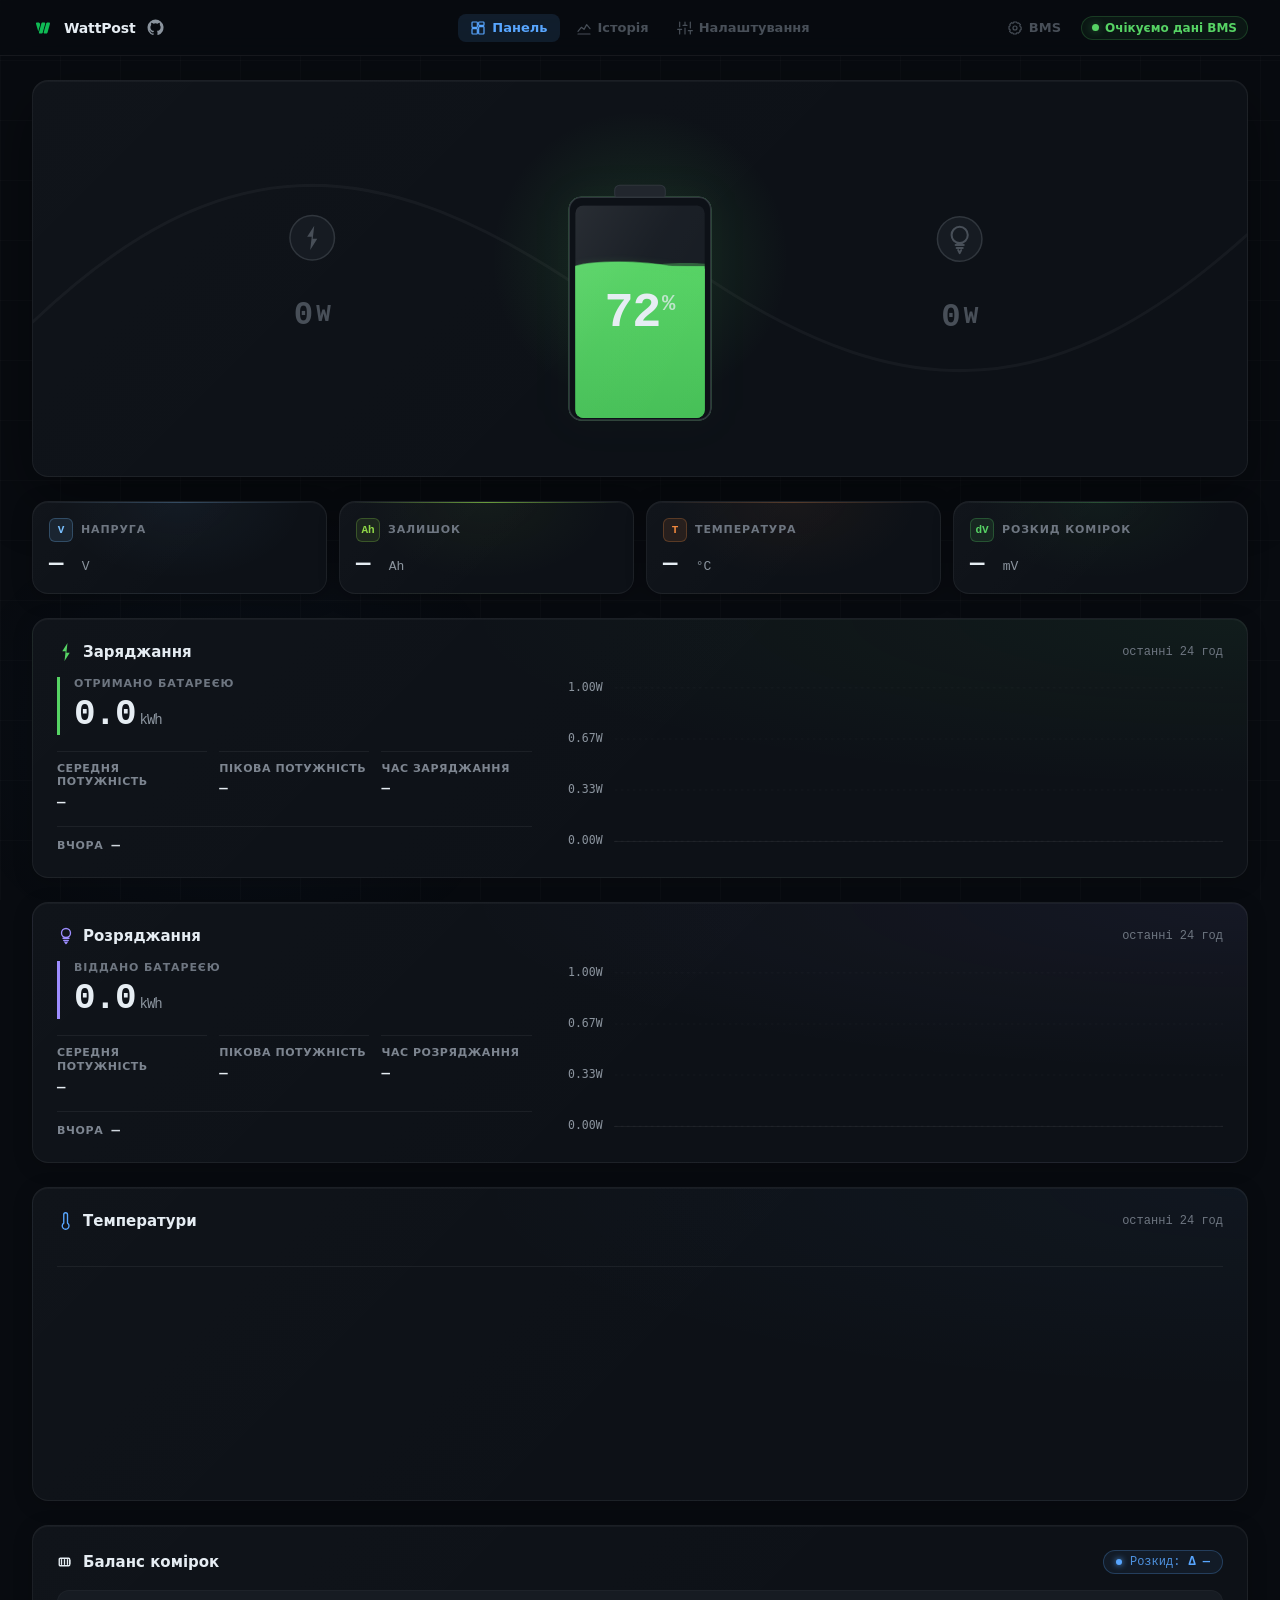
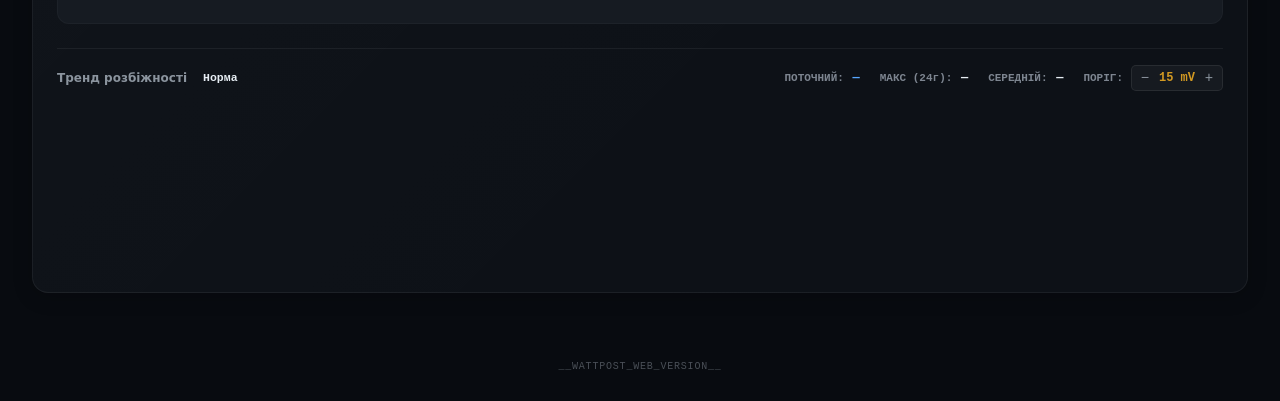
==== commit ee0c337a: "Release V20.0.2: GitHub link in WattPost headers" ====
--- a/esp32_monitor/web/index.html
+++ b/esp32_monitor/web/index.html
@@ -25,10 +25,13 @@
 
   <!-- HEADER -->
   <header class="header">
-    <a class="brand" id="brand-home-link" href="#dashboard" title="До панелі" aria-label="WattPost — до панелі">
-      <img id="brand-logo" class="brand-logo" alt="" width="22" height="22" src="assets/logo.svg?v=__WATTPOST_WEB_VERSION__" data-logo-canonical="assets/logo.svg?v=__WATTPOST_WEB_VERSION__" aria-hidden="true" />
-      <span class="brand-name">WattPost</span>
-    </a>
+    <div class="brand-group">
+      <a class="brand" id="brand-home-link" href="#dashboard" title="До панелі" aria-label="WattPost — до панелі">
+        <img id="brand-logo" class="brand-logo" alt="" width="22" height="22" src="assets/logo.svg?v=__WATTPOST_WEB_VERSION__" data-logo-canonical="assets/logo.svg?v=__WATTPOST_WEB_VERSION__" aria-hidden="true" />
+        <span class="brand-name">WattPost</span>
+      </a>
+      <a class="brand-github-link" href="https://github.com/DJZeuS21/WattPost-ESP32" target="_blank" rel="noopener noreferrer" aria-label="WattPost на GitHub (відкриється в новій вкладці)" title="WattPost на GitHub"><svg width="17" height="17" viewBox="0 0 24 24" fill="currentColor" aria-hidden="true" focusable="false"><path d="M12 .75a11.25 11.25 0 0 0-3.558 21.923c.563.104.768-.244.768-.542 0-.267-.01-.975-.015-1.914-3.13.68-3.79-1.509-3.79-1.509-.512-1.3-1.25-1.646-1.25-1.646-1.023-.7.078-.686.078-.686 1.13.08 1.725 1.16 1.725 1.16 1.005 1.723 2.636 1.225 3.278.937.102-.728.393-1.225.715-1.507-2.498-.284-5.124-1.25-5.124-5.565 0-1.23.44-2.234 1.16-3.022-.116-.285-.503-1.43.11-2.98 0 0 .945-.303 3.095 1.155a10.79 10.79 0 0 1 5.634 0c2.148-1.458 3.091-1.155 3.091-1.155.615 1.55.228 2.695.112 2.98.722.788 1.158 1.792 1.158 3.022 0 4.326-2.63 5.278-5.136 5.556.404.349.764 1.04.764 2.096 0 1.514-.014 2.735-.014 3.106 0 .3.203.65.774.54A11.25 11.25 0 0 0 12 .75Z"/></svg></a>
+    </div>
     <nav class="tabs">
       <button class="tab-btn" data-tab="dashboard" id="tab-dashboard">
         <svg width="16" height="16" viewBox="0 0 24 24" fill="none" stroke="currentColor" stroke-width="1.8" stroke-linecap="round" stroke-linejoin="round"><rect x="3" y="3" width="8" height="8" rx="1"/><rect x="13" y="3" width="8" height="5" rx="1"/><rect x="13" y="10" width="8" height="11" rx="1"/><rect x="3" y="13" width="8" height="8" rx="1"/></svg>
--- a/esp32_monitor/web/css/styles.css
+++ b/esp32_monitor/web/css/styles.css
@@ -74,6 +74,30 @@
 }
 @media (min-width: 768px) {
   .header { padding: 0 32px; }
+}
+.brand-group {
+  display: flex;
+  align-items: center;
+  gap: 5px;
+  width: fit-content;
+  min-width: 0;
+}
+.brand-github-link {
+  display: inline-flex;
+  align-items: center;
+  justify-content: center;
+  width: 30px;
+  height: 30px;
+  flex: 0 0 auto;
+  border-radius: 8px;
+  color: #8b949e;
+  text-decoration: none;
+  transition: color 0.18s ease, background-color 0.18s ease;
+}
+.brand-github-link:hover { color: #e6edf3; background: #161b22; }
+.brand-github-link:focus-visible {
+  outline: 2px solid #58a6ff;
+  outline-offset: 2px;
 }
 .brand {
   display: flex; align-items: center; gap: 10px;
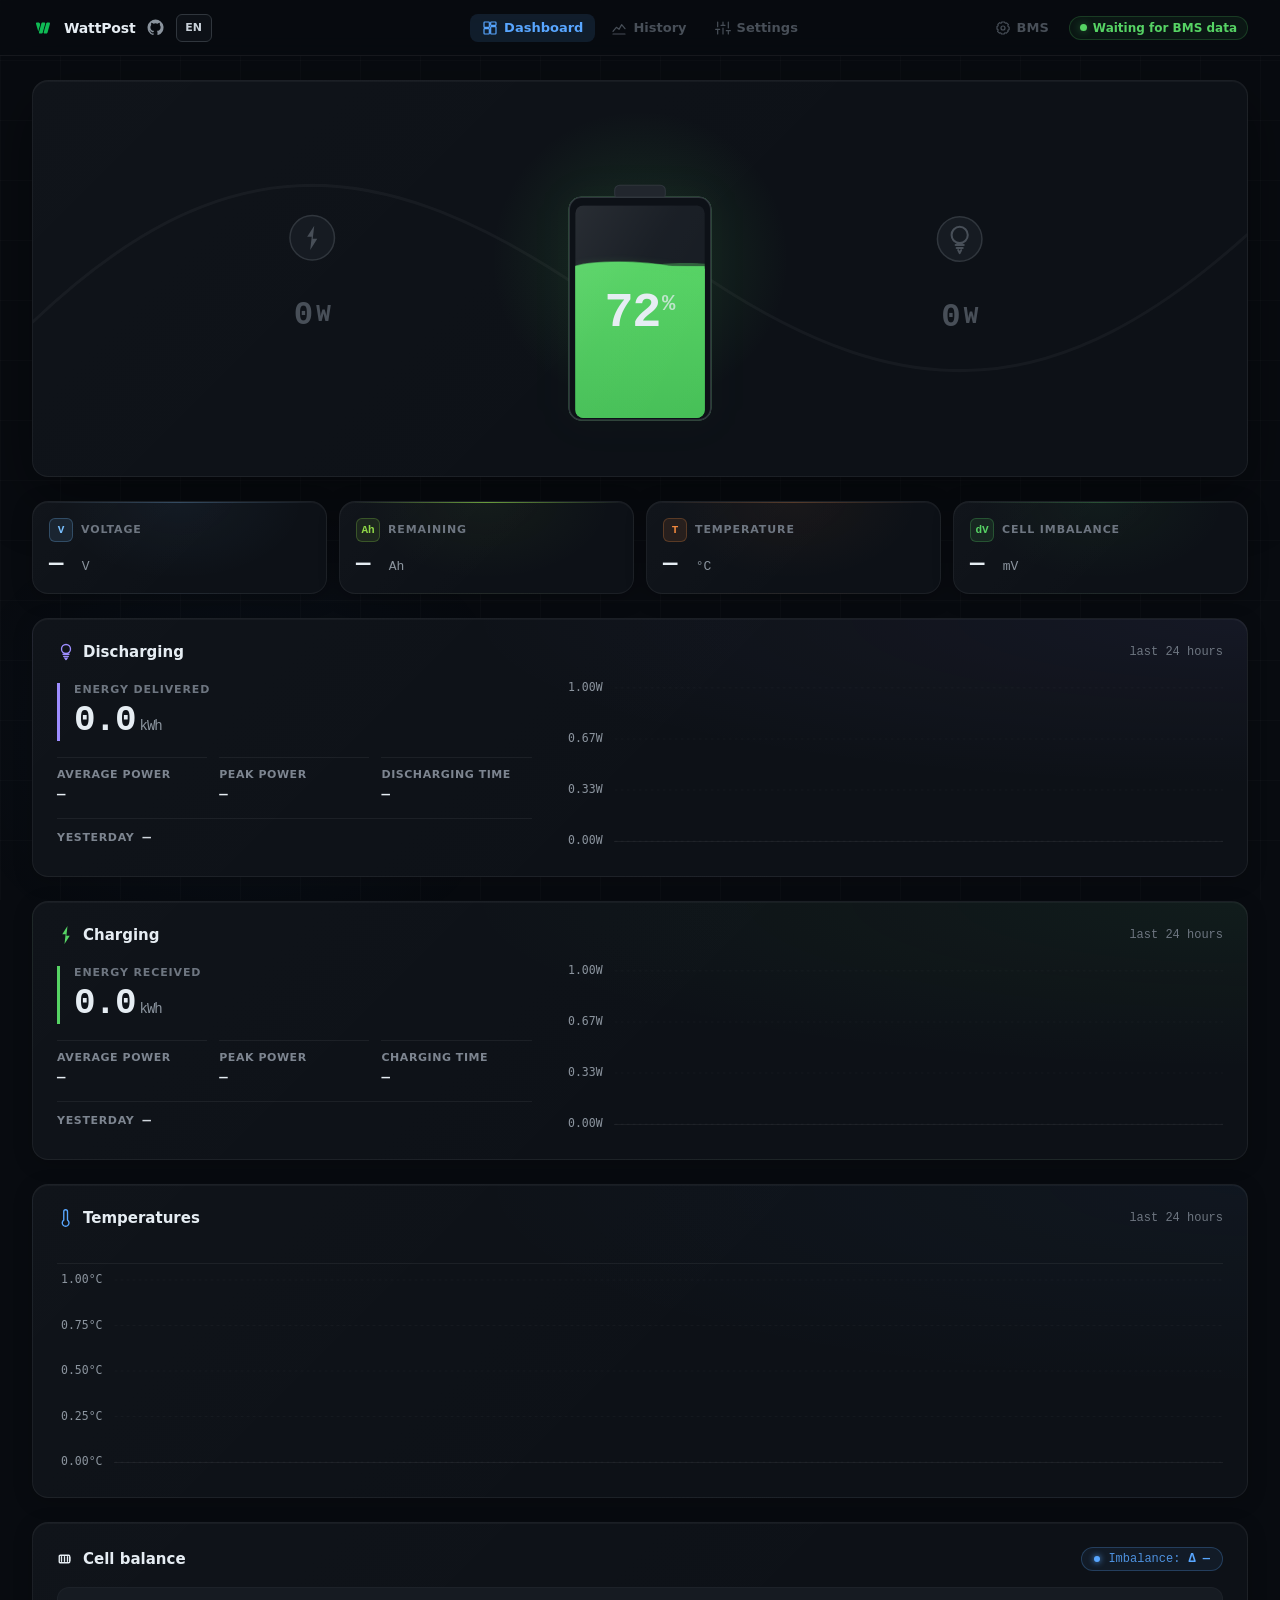
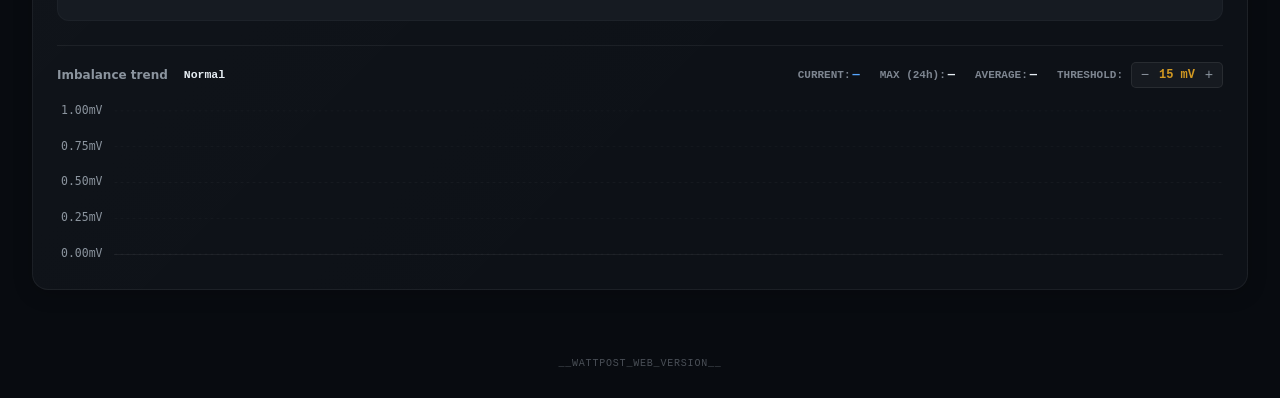
==== commit 10c24595: "Release V20.0.3: UA/EN local UI and energy panel order" ====
--- a/esp32_monitor/web/index.html
+++ b/esp32_monitor/web/index.html
@@ -26,20 +26,25 @@
   <!-- HEADER -->
   <header class="header">
     <div class="brand-group">
-      <a class="brand" id="brand-home-link" href="#dashboard" title="До панелі" aria-label="WattPost — до панелі">
+      <a class="brand" id="brand-home-link" href="#dashboard" title="До панелі" data-i18n-title="text.go_to_dashboard" aria-label="WattPost — до панелі" data-i18n-aria-label="text.wattpost_go_to_dashboard">
         <img id="brand-logo" class="brand-logo" alt="" width="22" height="22" src="assets/logo.svg?v=__WATTPOST_WEB_VERSION__" data-logo-canonical="assets/logo.svg?v=__WATTPOST_WEB_VERSION__" aria-hidden="true" />
         <span class="brand-name">WattPost</span>
       </a>
-      <a class="brand-github-link" href="https://github.com/DJZeuS21/WattPost-ESP32" target="_blank" rel="noopener noreferrer" aria-label="WattPost на GitHub (відкриється в новій вкладці)" title="WattPost на GitHub"><svg width="17" height="17" viewBox="0 0 24 24" fill="currentColor" aria-hidden="true" focusable="false"><path d="M12 .75a11.25 11.25 0 0 0-3.558 21.923c.563.104.768-.244.768-.542 0-.267-.01-.975-.015-1.914-3.13.68-3.79-1.509-3.79-1.509-.512-1.3-1.25-1.646-1.25-1.646-1.023-.7.078-.686.078-.686 1.13.08 1.725 1.16 1.725 1.16 1.005 1.723 2.636 1.225 3.278.937.102-.728.393-1.225.715-1.507-2.498-.284-5.124-1.25-5.124-5.565 0-1.23.44-2.234 1.16-3.022-.116-.285-.503-1.43.11-2.98 0 0 .945-.303 3.095 1.155a10.79 10.79 0 0 1 5.634 0c2.148-1.458 3.091-1.155 3.091-1.155.615 1.55.228 2.695.112 2.98.722.788 1.158 1.792 1.158 3.022 0 4.326-2.63 5.278-5.136 5.556.404.349.764 1.04.764 2.096 0 1.514-.014 2.735-.014 3.106 0 .3.203.65.774.54A11.25 11.25 0 0 0 12 .75Z"/></svg></a>
+      <a class="brand-github-link" href="https://github.com/DJZeuS21/WattPost-ESP32" target="_blank" rel="noopener noreferrer" aria-label="WattPost на GitHub (відкриється в новій вкладці)" data-i18n-aria-label="text.wattpost_on_github_opens_in_a_new_tab" title="WattPost на GitHub" data-i18n-title="text.wattpost_on_github"><svg width="17" height="17" viewBox="0 0 24 24" fill="currentColor" aria-hidden="true" focusable="false"><path d="M12 .75a11.25 11.25 0 0 0-3.558 21.923c.563.104.768-.244.768-.542 0-.267-.01-.975-.015-1.914-3.13.68-3.79-1.509-3.79-1.509-.512-1.3-1.25-1.646-1.25-1.646-1.023-.7.078-.686.078-.686 1.13.08 1.725 1.16 1.725 1.16 1.005 1.723 2.636 1.225 3.278.937.102-.728.393-1.225.715-1.507-2.498-.284-5.124-1.25-5.124-5.565 0-1.23.44-2.234 1.16-3.022-.116-.285-.503-1.43.11-2.98 0 0 .945-.303 3.095 1.155a10.79 10.79 0 0 1 5.634 0c2.148-1.458 3.091-1.155 3.091-1.155.615 1.55.228 2.695.112 2.98.722.788 1.158 1.792 1.158 3.022 0 4.326-2.63 5.278-5.136 5.556.404.349.764 1.04.764 2.096 0 1.514-.014 2.735-.014 3.106 0 .3.203.65.774.54A11.25 11.25 0 0 0 12 .75Z"/></svg></a>
+      <label class="language-picker" aria-label="Мова / Language">
+        <select class="language-switch" data-language-switch aria-label="Мова / Language">
+          <option value="uk">UA</option><option value="en">EN</option>
+        </select>
+      </label>
     </div>
     <nav class="tabs">
       <button class="tab-btn" data-tab="dashboard" id="tab-dashboard">
         <svg width="16" height="16" viewBox="0 0 24 24" fill="none" stroke="currentColor" stroke-width="1.8" stroke-linecap="round" stroke-linejoin="round"><rect x="3" y="3" width="8" height="8" rx="1"/><rect x="13" y="3" width="8" height="5" rx="1"/><rect x="13" y="10" width="8" height="11" rx="1"/><rect x="3" y="13" width="8" height="8" rx="1"/></svg>
-        <span class="tab-label">Панель</span>
+        <span class="tab-label" data-i18n="nav.dashboard">Панель</span>
       </button>
       <button class="tab-btn" data-tab="history" id="tab-history">
         <svg width="16" height="16" viewBox="0 0 24 24" fill="none" stroke="currentColor" stroke-width="1.8" stroke-linecap="round" stroke-linejoin="round"><path d="M3 17l5-6 4 3 4-7 5 6"/><path d="M3 21h18"/></svg>
-        <span class="tab-label">Історія</span>
+        <span class="tab-label" data-i18n="nav.history">Історія</span>
       </button>
       <button class="tab-btn" data-tab="settings" id="tab-settings">
         <svg width="16" height="16" viewBox="0 0 24 24" fill="none" stroke="currentColor" stroke-width="1.8" stroke-linecap="round" stroke-linejoin="round">
@@ -53,12 +58,12 @@
           <line x1="9" y1="8" x2="15" y2="8"></line>
           <line x1="17" y1="16" x2="23" y2="16"></line>
         </svg>
-        <span class="tab-label">Налаштування</span>
+        <span class="tab-label" data-i18n="nav.settings">Налаштування</span>
       </button>
     </nav>
     <div class="header-actions">
       <div id="runtime-context-actions" class="runtime-context-actions" hidden></div>
-      <button class="tab-btn bms-settings-btn" data-tab="bms-settings" id="tab-bms-settings" title="Налаштування BMS" aria-label="Налаштування BMS">
+      <button class="tab-btn bms-settings-btn" data-tab="bms-settings" id="tab-bms-settings" title="Налаштування BMS" data-i18n-title="nav.bms_settings" aria-label="Налаштування BMS" data-i18n-aria-label="nav.bms_settings">
         <svg width="16" height="16" viewBox="0 0 24 24" fill="none" stroke="currentColor" stroke-width="1.8" stroke-linecap="round" stroke-linejoin="round" aria-hidden="true">
           <circle cx="12" cy="12" r="3"></circle>
           <path d="M19.4 15a1.7 1.7 0 0 0 .34 1.88l.06.06-2.83 2.83-.06-.06A1.7 1.7 0 0 0 15 19.4a1.7 1.7 0 0 0-1 .6 1.7 1.7 0 0 0-.4 1.1V21h-4v-.1A1.7 1.7 0 0 0 8.6 19.4a1.7 1.7 0 0 0-1.88.34l-.06.06-2.83-2.83.06-.06A1.7 1.7 0 0 0 4.6 15a1.7 1.7 0 0 0-.6-1 1.7 1.7 0 0 0-1.1-.4H3v-4h.1A1.7 1.7 0 0 0 4.6 8.6a1.7 1.7 0 0 0-.34-1.88l-.06-.06 2.83-2.83.06.06A1.7 1.7 0 0 0 9 4.6a1.7 1.7 0 0 0 1-.6 1.7 1.7 0 0 0 .4-1.1V3h4v.1A1.7 1.7 0 0 0 15.4 4.6a1.7 1.7 0 0 0 1.88-.34l.06-.06 2.83 2.83-.06.06A1.7 1.7 0 0 0 19.4 9c.16.36.37.7.6 1 .28.3.66.48 1.1.5h.1v4h-.1c-.44.02-.82.2-1.1.5-.23.3-.44.64-.6 1z"></path>
@@ -78,7 +83,7 @@
 
     <!-- ====================== DASHBOARD ====================== -->
     <div class="view view-dashboard" id="view-dashboard">
-      <h1 class="visually-hidden">Моніторинг батареї</h1>
+      <h1 class="visually-hidden" data-i18n="dashboard.title">Моніторинг батареї</h1>
 
       <!-- HERO: Energy flow + Battery -->
       <section class="hero-card" id="hero-card" data-hero-state="idle">
@@ -245,7 +250,7 @@
               <path d="M 2,-12 L -5,-1 L -0.5,-1 L -2,12 L 5,1 L 0.5,1 Z" />
             </g>
             <text id="input-label" x="276" y="228" text-anchor="middle" fill="#8b949e"
-                  style="font-size:14px;font-weight:600;">Заряджання</text>
+                  style="font-size:14px;font-weight:600;" data-i18n="battery.charging">Заряджання</text>
             <text id="input-power" x="276" y="256" text-anchor="middle" dominant-baseline="middle" fill="#484f58"
                   style="font-size:32px;font-weight:800;font-family:monospace;font-variant-numeric:tabular-nums;"><tspan class="watt-number">0</tspan><tspan class="watt-unit" dx="3" font-size="24" font-weight="700">W</tspan></text>
             <g id="input-underglow" class="hero-watt-underglow" style="opacity: 0; pointer-events: none;">
@@ -269,7 +274,7 @@
               <path d="M -1.5,11 L 0,14 L 1.5,11" />
             </g>
             <text id="output-label" x="916" y="233" text-anchor="middle" fill="#8b949e"
-                  style="font-size:14px;font-weight:600;">Навантаження</text>
+                  style="font-size:14px;font-weight:600;" data-i18n="text.load">Навантаження</text>
             <text id="output-power" x="916" y="261" text-anchor="middle" dominant-baseline="middle" fill="#484f58"
                   style="font-size:32px;font-weight:800;font-family:monospace;font-variant-numeric:tabular-nums;"><tspan class="watt-number">0</tspan><tspan class="watt-unit" dx="3" font-size="24" font-weight="700">W</tspan></text>
             <g id="output-underglow" class="hero-watt-underglow" style="opacity: 0; pointer-events: none;">
@@ -362,7 +367,7 @@
           <div class="metric-accent-line"></div>
           <div class="metric-head">
             <div class="metric-icon">V</div>
-            <span class="metric-label">Напруга</span>
+            <span class="metric-label" data-i18n="battery.voltage">Напруга</span>
           </div>
           <div class="metric-value">
             <span class="metric-value-num">—</span>
@@ -373,7 +378,7 @@
           <div class="metric-accent-line"></div>
           <div class="metric-head">
             <div class="metric-icon">Ah</div>
-            <span class="metric-label">Залишок</span>
+            <span class="metric-label" data-i18n="battery.remaining">Залишок</span>
           </div>
           <div class="metric-value">
             <span class="metric-value-num">—</span>
@@ -384,7 +389,7 @@
           <div class="metric-accent-line"></div>
           <div class="metric-head">
             <div class="metric-icon">T</div>
-            <span class="metric-label">Температура</span>
+            <span class="metric-label" data-i18n="battery.temperature">Температура</span>
           </div>
           <div class="metric-value">
             <span class="metric-value-num">—</span>
@@ -395,7 +400,7 @@
           <div class="metric-accent-line"></div>
           <div class="metric-head">
             <div class="metric-icon">dV</div>
-            <span class="metric-label">Розкид комірок</span>
+            <span class="metric-label" data-i18n="battery.cell_spread">Розкид комірок</span>
           </div>
           <div class="metric-value">
             <span class="metric-value-num">—</span>
@@ -407,91 +412,91 @@
 
       <!-- ENERGY PANELS -->
       <div class="panels-stack">
+        <!-- DISCHARGING PANEL -->
+        <section class="energy-panel discharging-panel" id="discharging-panel">
+          <div class="panel-head">
+            <h2 class="panel-title">
+              <svg width="18" height="18" viewBox="0 0 24 24" fill="none" stroke="#9d8dff" stroke-width="1.8" stroke-linecap="round" stroke-linejoin="round">
+                <circle cx="12" cy="8" r="6" /><line x1="8" y1="15" x2="16" y2="15" /><line x1="9" y1="18" x2="15" y2="18" /><path d="M10.5,20 L12,22 L13.5,20" />
+              </svg><span data-i18n="battery.discharging">
+              Розряджання
+            </span></h2>
+            <span class="panel-subtext" data-i18n="text.last_24_hours">останні 24 год</span>
+          </div>
+          <div class="panel-grid">
+            <div class="panel-stats">
+              <div class="energy-block" style="border-left: 3px solid #9d8dff;">
+                <span class="energy-label" data-i18n="text.energy_delivered">Віддано батареєю</span>
+                <strong class="energy-value"><span id="discharge-energy">0.0</span><small class="energy-unit">kWh</small></strong>
+              </div>
+              <div class="panel-stat-grid">
+                <div class="stat-block">
+                  <span class="stat-label" data-i18n="text.average_power">Середня потужність</span>
+                  <strong class="stat-value" id="discharge-avg">—</strong>
+                </div>
+                <div class="stat-block">
+                  <span class="stat-label" data-i18n="text.peak_power">Пікова потужність</span>
+                  <strong class="stat-value" id="discharge-peak">—</strong>
+                </div>
+                <div class="stat-block">
+                  <span class="stat-label" data-i18n="text.discharging_time">Час розряджання</span>
+                  <strong class="stat-value" id="discharge-time">—</strong>
+                </div>
+              </div>
+              <div class="yesterday-row">
+                <span class="yesterday-label" data-i18n="text.yesterday">Вчора</span>
+                <strong class="yesterday-value" id="discharge-yesterday">—</strong>
+              </div>
+            </div>
+            <div class="panel-chart-wrap">
+              <div class="chart-wrapper">
+                <button class="chart-reset-btn" data-chart="discharge" type="button" aria-label="Скинути масштаб" data-i18n-aria-label="text.reset_zoom" data-i18n="text.auto">↺ Авто</button>
+                <canvas id="discharge-chart"></canvas>
+              </div>
+            </div>
+          </div>
+        </section>
+
         <!-- CHARGING PANEL -->
         <section class="energy-panel charging-panel" id="charging-panel">
           <div class="panel-head">
             <h2 class="panel-title">
               <svg width="18" height="18" viewBox="0 0 24 24" fill="none" stroke="#56d364" stroke-width="1.8" stroke-linecap="round" stroke-linejoin="round">
                 <path d="M2,-12 L-5,-1 L-0.5,-1 L-2,12 L5,1 L0.5,1 Z" transform="translate(12,12)" fill="#56d364" stroke="none" />
-              </svg>
+              </svg><span data-i18n="battery.charging">
               Заряджання
-            </h2>
-            <span class="panel-subtext">останні 24 год</span>
+            </span></h2>
+            <span class="panel-subtext" data-i18n="text.last_24_hours">останні 24 год</span>
           </div>
           <div class="panel-grid">
             <div class="panel-stats">
               <div class="energy-block" style="border-left: 3px solid #56d364;">
-                <span class="energy-label">Отримано батареєю</span>
+                <span class="energy-label" data-i18n="text.energy_received">Отримано батареєю</span>
                 <strong class="energy-value"><span id="charge-energy">0.0</span><small class="energy-unit">kWh</small></strong>
               </div>
               <div class="panel-stat-grid">
                 <div class="stat-block">
-                  <span class="stat-label">Середня потужність</span>
+                  <span class="stat-label" data-i18n="text.average_power">Середня потужність</span>
                   <strong class="stat-value" id="charge-avg">—</strong>
                 </div>
                 <div class="stat-block">
-                  <span class="stat-label">Пікова потужність</span>
+                  <span class="stat-label" data-i18n="text.peak_power">Пікова потужність</span>
                   <strong class="stat-value" id="charge-peak">—</strong>
                 </div>
                 <div class="stat-block">
-                  <span class="stat-label">Час заряджання</span>
+                  <span class="stat-label" data-i18n="text.charging_time">Час заряджання</span>
                   <strong class="stat-value" id="charge-time">—</strong>
                 </div>
               </div>
               <div class="yesterday-row">
-                <span class="yesterday-label">Вчора</span>
+                <span class="yesterday-label" data-i18n="text.yesterday">Вчора</span>
                 <strong class="yesterday-value" id="charge-yesterday">—</strong>
               </div>
             </div>
             <div class="panel-chart-wrap">
               <div class="chart-wrapper">
-                <button class="chart-reset-btn" data-chart="charge" type="button" aria-label="Скинути масштаб">↺ Авто</button>
+                <button class="chart-reset-btn" data-chart="charge" type="button" aria-label="Скинути масштаб" data-i18n-aria-label="text.reset_zoom" data-i18n="text.auto">↺ Авто</button>
                 <canvas id="charge-chart"></canvas>
-              </div>
-            </div>
-          </div>
-        </section>
-
-        <!-- DISCHARGING PANEL -->
-        <section class="energy-panel discharging-panel" id="discharging-panel">
-          <div class="panel-head">
-            <h2 class="panel-title">
-              <svg width="18" height="18" viewBox="0 0 24 24" fill="none" stroke="#9d8dff" stroke-width="1.8" stroke-linecap="round" stroke-linejoin="round">
-                <circle cx="12" cy="8" r="6" /><line x1="8" y1="15" x2="16" y2="15" /><line x1="9" y1="18" x2="15" y2="18" /><path d="M10.5,20 L12,22 L13.5,20" />
-              </svg>
-              Розряджання
-            </h2>
-            <span class="panel-subtext">останні 24 год</span>
-          </div>
-          <div class="panel-grid">
-            <div class="panel-stats">
-              <div class="energy-block" style="border-left: 3px solid #9d8dff;">
-                <span class="energy-label">Віддано батареєю</span>
-                <strong class="energy-value"><span id="discharge-energy">0.0</span><small class="energy-unit">kWh</small></strong>
-              </div>
-              <div class="panel-stat-grid">
-                <div class="stat-block">
-                  <span class="stat-label">Середня потужність</span>
-                  <strong class="stat-value" id="discharge-avg">—</strong>
-                </div>
-                <div class="stat-block">
-                  <span class="stat-label">Пікова потужність</span>
-                  <strong class="stat-value" id="discharge-peak">—</strong>
-                </div>
-                <div class="stat-block">
-                  <span class="stat-label">Час розряджання</span>
-                  <strong class="stat-value" id="discharge-time">—</strong>
-                </div>
-              </div>
-              <div class="yesterday-row">
-                <span class="yesterday-label">Вчора</span>
-                <strong class="yesterday-value" id="discharge-yesterday">—</strong>
-              </div>
-            </div>
-            <div class="panel-chart-wrap">
-              <div class="chart-wrapper">
-                <button class="chart-reset-btn" data-chart="discharge" type="button" aria-label="Скинути масштаб">↺ Авто</button>
-                <canvas id="discharge-chart"></canvas>
               </div>
             </div>
           </div>
@@ -503,15 +508,15 @@
             <h2 class="panel-title">
               <svg width="18" height="18" viewBox="0 0 24 24" fill="none" stroke="#58A6FF" stroke-width="1.8" stroke-linecap="round" stroke-linejoin="round">
                 <path d="M14 14.76V3.5a2.5 2.5 0 0 0-5 0v11.26a4.5 4.5 0 1 0 5 0z" />
-              </svg>
+              </svg><span data-i18n="battery.temperatures">
               Температури
-            </h2>
-            <span class="panel-subtext">останні 24 год</span>
+            </span></h2>
+            <span class="panel-subtext" data-i18n="text.last_24_hours">останні 24 год</span>
           </div>
           <div class="sensor-grid" id="sensor-grid"></div>
           <div class="temp-chart-wrap">
             <div class="chart-wrapper">
-              <button class="chart-reset-btn" data-chart="temperature" type="button" aria-label="Скинути масштаб">↺ Авто</button>
+              <button class="chart-reset-btn" data-chart="temperature" type="button" aria-label="Скинути масштаб" data-i18n-aria-label="text.reset_zoom" data-i18n="text.auto">↺ Авто</button>
               <canvas id="temperature-chart"></canvas>
             </div>
           </div>
@@ -524,14 +529,14 @@
               <h2 class="panel-title">
                 <svg width="18" height="18" viewBox="0 0 24 24" fill="none" stroke="#e6edf3" stroke-width="1.8" stroke-linecap="round" stroke-linejoin="round">
                   <rect x="3" y="7" width="14" height="10" rx="1.5" /><path d="M17 10v4" /><path d="M6 9v6M10 9v6M14 9v6" />
-                </svg>
+                </svg><span data-i18n="text.cell_balance">
                 Баланс комірок
-              </h2>
+              </span></h2>
 
             </div>
             <div class="spread-badge" id="spread-badge">
               <span class="spread-dot"></span>
-              <span class="spread-text">Розкид:</span>
+              <span class="spread-text" data-i18n="text.imbalance">Розкид:</span>
               <span class="spread-value">Δ —</span>
             </div>
           </div>
@@ -541,26 +546,26 @@
           <div class="trend-section">
             <div class="trend-head">
               <div class="trend-title-row">
-                <span class="trend-label">Тренд розбіжності</span>
-                <span class="trend-status" id="trend-status">Норма</span>
+                <span class="trend-label" data-i18n="text.imbalance_trend">Тренд розбіжності</span>
+                <span class="trend-status" id="trend-status" data-i18n="text.normal">Норма</span>
               </div>
               <div class="trend-stats">
-                <div><span class="trend-stat-label">ПОТОЧНИЙ: </span><span class="trend-stat-val" id="trend-current">—</span></div>
-                <div><span class="trend-stat-label">МАКС (24г): </span><span class="trend-stat-val-2" id="trend-max">—</span></div>
-                <div class="trend-stat-hidden"><span class="trend-stat-label">СЕРЕДНІЙ: </span><span class="trend-stat-val-2" id="trend-avg">—</span></div>
-                <div class="trend-threshold-ctrl" id="trend-threshold-ctrl" title="Порогове значення розкиду для попередження (1-29 mV)">
-                  <span class="trend-stat-label">ПОРІГ: </span>
+                <div><span class="trend-stat-label" data-i18n="text.current">ПОТОЧНИЙ: </span><span class="trend-stat-val" id="trend-current">—</span></div>
+                <div><span class="trend-stat-label" data-i18n="text.max_24h">МАКС (24г): </span><span class="trend-stat-val-2" id="trend-max">—</span></div>
+                <div class="trend-stat-hidden"><span class="trend-stat-label" data-i18n="text.average">СЕРЕДНІЙ: </span><span class="trend-stat-val-2" id="trend-avg">—</span></div>
+                <div class="trend-threshold-ctrl" id="trend-threshold-ctrl" title="Порогове значення розкиду для попередження (1-29 mV)" data-i18n-title="dashboard.spread_warning_threshold_title">
+                  <span class="trend-stat-label" data-i18n="text.threshold">ПОРІГ: </span>
                   <div class="threshold-stepper">
-                    <button class="stepper-btn" id="btn-spread-threshold-dec" aria-label="Зменшити поріг розкиду">−</button>
+                    <button class="stepper-btn" id="btn-spread-threshold-dec" aria-label="Зменшити поріг розкиду" data-i18n-aria-label="text.decrease_imbalance_threshold">−</button>
                     <span class="stepper-val" id="spread-threshold-val">15 mV</span>
-                    <button class="stepper-btn" id="btn-spread-threshold-inc" aria-label="Збільшити поріг розкиду">+</button>
+                    <button class="stepper-btn" id="btn-spread-threshold-inc" aria-label="Збільшити поріг розкиду" data-i18n-aria-label="text.increase_imbalance_threshold">+</button>
                   </div>
                 </div>
               </div>
             </div>
             <div class="trend-chart-wrap">
               <div class="chart-wrapper">
-                <button class="chart-reset-btn" data-chart="trend" type="button" aria-label="Скинути масштаб">↺ Авто</button>
+                <button class="chart-reset-btn" data-chart="trend" type="button" aria-label="Скинути масштаб" data-i18n-aria-label="text.reset_zoom" data-i18n="text.auto">↺ Авто</button>
                 <canvas id="trend-chart"></canvas>
               </div>
             </div>
@@ -582,16 +587,16 @@
             </svg>
           </div>
           <div>
-            <h1 class="history-title">Історія роботи батареї</h1>
-            <p class="history-subtitle">Аналітика заряду, розряду, температур та балансу за період</p>
+            <h1 class="history-title" data-i18n="text.battery_history">Історія роботи батареї</h1>
+            <p class="history-subtitle" data-i18n="text.charging_discharging_temperature_and_balance_trends_over_t">Аналітика заряду, розряду, температур та балансу за період</p>
           </div>
         </div>
         <div class="history-header-right">
           <div class="period-selector" id="period-selector">
-            <button class="period-btn" data-period="today">Сьогодні</button>
-            <button class="period-btn is-active" data-period="24h">24 год</button>
-            <button class="period-btn" data-period="7d">7 днів</button>
-            <button class="period-btn" data-period="14d">14 днів</button>
+            <button class="period-btn" data-period="today" data-i18n="text.today">Сьогодні</button>
+            <button class="period-btn is-active" data-period="24h" data-i18n="text.24_hours">24 год</button>
+            <button class="period-btn" data-period="7d" data-i18n="text.7_days">7 днів</button>
+            <button class="period-btn" data-period="14d" data-i18n="text.14_days">14 днів</button>
           </div>
           <div class="history-load-chip" id="history-load-chip" hidden role="status">
             <span class="history-load-chip-fill" id="history-load-fill" hidden aria-hidden="true"></span>
@@ -602,7 +607,7 @@
             <svg class="history-load-check" width="14" height="14" viewBox="0 0 24 24" fill="none" aria-hidden="true">
               <path d="M20 6L9 17l-5-5" stroke="currentColor" stroke-width="3" stroke-linecap="round" stroke-linejoin="round" />
             </svg>
-            <span class="history-load-text" id="history-load-text">Завантаження…</span>
+            <span class="history-load-text" id="history-load-text" data-i18n="text.loading">Завантаження…</span>
           </div>
         </div>
       </div>
@@ -612,7 +617,7 @@
         <div class="summary-card">
           <div class="summary-accent-line" style="background: linear-gradient(90deg, transparent, rgba(86,211,100,0.4), transparent);"></div>
           <div class="summary-head">
-            <span class="summary-label">Отримано батареєю</span>
+            <span class="summary-label" data-i18n="text.energy_received">Отримано батареєю</span>
             <div class="summary-icon" style="background:#56d36415;color:#56d364;border:1px solid #56d36430;">
               <svg width="14" height="14" viewBox="0 0 24 24" fill="none" stroke="currentColor" stroke-width="2.2" stroke-linecap="round" stroke-linejoin="round">
                 <path d="M2,-12 L-5,-1 L-0.5,-1 L-2,12 L5,1 L0.5,1 Z" transform="translate(12,12)" fill="#56d364" stroke="none" />
@@ -627,7 +632,7 @@
         <div class="summary-card">
           <div class="summary-accent-line" style="background: linear-gradient(90deg, transparent, rgba(157,141,255,0.4), transparent);"></div>
           <div class="summary-head">
-            <span class="summary-label">Віддано батареєю</span>
+            <span class="summary-label" data-i18n="text.energy_delivered">Віддано батареєю</span>
             <div class="summary-icon" style="background:#9d8dff15;color:#9d8dff;border:1px solid #9d8dff30;">
               <svg width="14" height="14" viewBox="0 0 24 24" fill="none" stroke="currentColor" stroke-width="2.2" stroke-linecap="round" stroke-linejoin="round">
                 <circle cx="12" cy="8" r="6" /><line x1="8" y1="15" x2="16" y2="15" /><line x1="9" y1="18" x2="15" y2="18" /><path d="M10.5,20 L12,22 L13.5,20" />
@@ -642,7 +647,7 @@
         <div class="summary-card">
           <div class="summary-accent-line" style="background: linear-gradient(90deg, transparent, rgba(88,166,255,0.4), transparent);"></div>
           <div class="summary-head">
-            <span class="summary-label">Діапазон рівня заряду</span>
+            <span class="summary-label" data-i18n="text.state_of_charge_range">Діапазон рівня заряду</span>
             <div class="summary-icon" style="background:#58a6ff15;color:#58a6ff;border:1px solid #58a6ff30;">
               <svg width="14" height="14" viewBox="0 0 24 24" fill="none" stroke="currentColor" stroke-width="2" stroke-linecap="round" stroke-linejoin="round">
                 <rect x="2" y="7" width="16" height="10" rx="2" /><line x1="22" y1="11" x2="22" y2="13" />
@@ -661,16 +666,16 @@
         <div class="summary-card">
           <div class="summary-accent-line" style="background: linear-gradient(90deg, transparent, rgba(255,255,255,0.1), transparent);"></div>
           <div class="summary-head">
-            <span class="summary-label">Пікова потужність</span>
+            <span class="summary-label" data-i18n="text.peak_power">Пікова потужність</span>
             <div class="summary-icon summary-icon-neutral">⚡</div>
           </div>
           <div class="summary-peak-grid">
             <div>
-              <span class="peak-label">ЗАРЯД</span>
+              <span class="peak-label" data-i18n="text.charge">ЗАРЯД</span>
               <span class="peak-value peak-charge">+<span id="summary-peak-charge">0</span> <small>W</small></span>
             </div>
             <div>
-              <span class="peak-label">РОЗРЯД</span>
+              <span class="peak-label" data-i18n="text.discharge">РОЗРЯД</span>
               <span class="peak-value peak-discharge">-<span id="summary-peak-discharge">0</span> <small>W</small></span>
             </div>
           </div>
@@ -684,28 +689,28 @@
             <div class="history-card-head">
               <div class="history-card-title-row">
                 <div class="icon-badge icon-blue">⚡</div>
-                <h2>Потужність і рівень заряду</h2>
+                <h2 data-i18n="text.power_and_state_of_charge">Потужність і рівень заряду</h2>
               </div>
               <div class="history-legend">
-                <span class="legend-item"><span class="legend-dot" style="background:#56d364;"></span> Заряд (W)</span>
-                <span class="legend-item"><span class="legend-dot" style="background:#9d8dff;"></span> Розряд (W)</span>
+                <span class="legend-item"><span class="legend-dot" style="background:#56d364;"></span><span data-i18n="text.charging_w"> Заряд (W)</span></span>
+                <span class="legend-item"><span class="legend-dot" style="background:#9d8dff;"></span><span data-i18n="text.discharging_w"> Розряд (W)</span></span>
                 <span class="legend-item"><span class="legend-dot" style="background:#58a6ff;"></span> SoC (%)</span>
               </div>
             </div>
             <div class="power-chart-section">
-              <div class="chart-axis-label">ПОТУЖНІСТЬ (W)</div>
+              <div class="chart-axis-label" data-i18n="text.power_w">ПОТУЖНІСТЬ (W)</div>
               <div class="power-chart-wrap">
                 <div class="chart-wrapper">
-                  <button class="chart-reset-btn" data-chart="history-power" type="button" aria-label="Скинути масштаб">↺ Авто</button>
+                  <button class="chart-reset-btn" data-chart="history-power" type="button" aria-label="Скинути масштаб" data-i18n-aria-label="text.reset_zoom" data-i18n="text.auto">↺ Авто</button>
                   <canvas id="history-power-chart"></canvas>
                 </div>
               </div>
             </div>
             <div class="soc-chart-section">
-              <div class="chart-axis-label">РІВЕНЬ ЗАРЯДУ (SOC %)</div>
+              <div class="chart-axis-label" data-i18n="text.state_of_charge_soc">РІВЕНЬ ЗАРЯДУ (SOC %)</div>
               <div class="soc-chart-wrap">
                 <div class="chart-wrapper">
-                  <button class="chart-reset-btn" data-chart="history-soc" type="button" aria-label="Скинути масштаб">↺ Авто</button>
+                  <button class="chart-reset-btn" data-chart="history-soc" type="button" aria-label="Скинути масштаб" data-i18n-aria-label="text.reset_zoom" data-i18n="text.auto">↺ Авто</button>
                   <canvas id="history-soc-chart"></canvas>
                 </div>
               </div>
@@ -717,18 +722,18 @@
           <div class="mode-card-body">
             <div class="mode-head">
               <div class="icon-badge icon-green">⏱</div>
-              <h2>Режими роботи</h2>
+              <h2 data-i18n="text.operating_modes">Режими роботи</h2>
             </div>
             <div class="mode-pie-wrap">
               <canvas id="history-mode-chart"></canvas>
               <div class="mode-pie-center">
-                <span class="mode-pie-label">ПЕРІОД</span>
-                <span class="mode-pie-value" id="mode-period-label">24 год</span>
+                <span class="mode-pie-label" data-i18n="text.period">ПЕРІОД</span>
+                <span class="mode-pie-value" id="mode-period-label" data-i18n="text.24_hours">24 год</span>
               </div>
             </div>
             <div class="mode-list" id="mode-list"></div>
           </div>
-          <div class="mode-footer">Розподіл розраховано за струмом навантаження</div>
+          <div class="mode-footer" data-i18n="text.calculated_from_load_current">Розподіл розраховано за струмом навантаження</div>
         </section>
       </div>
 
@@ -738,25 +743,25 @@
           <div class="detail-head">
             <div class="detail-title-row">
               <div class="icon-badge icon-blue">📊</div>
-              <h2>Детальний аналіз метрик</h2>
+              <h2 data-i18n="text.detailed_metric_analysis">Детальний аналіз метрик</h2>
             </div>
             <div class="metric-stats-row">
-              <div class="metric-stat-pill"><span class="metric-stat-pill-label">МІН:</span><span class="metric-stat-pill-val" id="detail-min">0</span></div>
-              <div class="metric-stat-pill"><span class="metric-stat-pill-label">СЕР:</span><span class="metric-stat-pill-val-blue" id="detail-avg">0</span></div>
-              <div class="metric-stat-pill"><span class="metric-stat-pill-label">МАКС:</span><span class="metric-stat-pill-val" id="detail-max">0</span></div>
+              <div class="metric-stat-pill"><span class="metric-stat-pill-label" data-i18n="text.min">МІН:</span><span class="metric-stat-pill-val" id="detail-min">0</span></div>
+              <div class="metric-stat-pill"><span class="metric-stat-pill-label" data-i18n="text.avg">СЕР:</span><span class="metric-stat-pill-val-blue" id="detail-avg">0</span></div>
+              <div class="metric-stat-pill"><span class="metric-stat-pill-label" data-i18n="text.max">МАКС:</span><span class="metric-stat-pill-val" id="detail-max">0</span></div>
             </div>
           </div>
           <div class="metric-groups">
             <div class="metric-group-tabs" id="metric-group-tabs">
-              <button class="group-tab is-active" data-group="electric"><span class="group-icon">⚡</span>Електрика</button>
-              <button class="group-tab" data-group="cells"><span class="group-icon">🔋</span>Комірки</button>
-              <button class="group-tab" data-group="temperature"><span class="group-icon">🌡️</span>Температури</button>
+              <button class="group-tab is-active" data-group="electric"><span class="group-icon">⚡</span><span data-i18n="text.electrical">Електрика</span></button>
+              <button class="group-tab" data-group="cells"><span class="group-icon">🔋</span><span data-i18n="text.cells">Комірки</span></button>
+              <button class="group-tab" data-group="temperature"><span class="group-icon">🌡️</span><span data-i18n="battery.temperatures">Температури</span></button>
             </div>
             <div class="metric-pills" id="metric-pills"></div>
           </div>
           <div class="detail-chart-wrap">
             <div class="chart-wrapper">
-              <button class="chart-reset-btn" data-chart="history-detail" type="button" aria-label="Скинути масштаб">↺ Авто</button>
+              <button class="chart-reset-btn" data-chart="history-detail" type="button" aria-label="Скинути масштаб" data-i18n-aria-label="text.reset_zoom" data-i18n="text.auto">↺ Авто</button>
               <canvas id="history-detail-chart"></canvas>
             </div>
           </div>
@@ -767,21 +772,21 @@
             <div class="daily-head">
               <div class="daily-title-row">
                 <div class="icon-badge icon-blue">📅</div>
-                <h2>По днях</h2>
-              </div>
-              <span class="daily-aggregation">АГРЕГАЦІЯ</span>
+                <h2 data-i18n="text.by_day">По днях</h2>
+              </div>
+              <span class="daily-aggregation" data-i18n="text.aggregated">АГРЕГАЦІЯ</span>
             </div>
             <div class="daily-grid daily-grid-header">
-              <span>ДЕНЬ</span>
-              <span class="daily-center">ЗАРЯД / РОЗРЯД</span>
-              <span class="daily-center">МІН. ЗАРЯД</span>
-              <span class="daily-center">МАКС. ΔV</span>
+              <span data-i18n="text.day">ДЕНЬ</span>
+              <span class="daily-center" data-i18n="text.charge_discharge">ЗАРЯД / РОЗРЯД</span>
+              <span class="daily-center" data-i18n="text.min_charge">МІН. ЗАРЯД</span>
+              <span class="daily-center" data-i18n="text.max_v">МАКС. ΔV</span>
             </div>
             <div class="daily-list" id="daily-list"></div>
           </div>
           <div class="daily-footer">
-            <span id="daily-footer-text">Усі дні показано</span>
-            <span>Днів: <strong id="daily-count">0</strong></span>
+            <span id="daily-footer-text" data-i18n="text.all_days_shown">Усі дні показано</span>
+            <span><span data-i18n="text.days">Днів: </span><strong id="daily-count">0</strong></span>
           </div>
         </section>
       </div>
@@ -792,9 +797,9 @@
           <div class="heatmap-title-block">
             <div class="heatmap-title-row">
               <div class="icon-badge icon-blue">▦</div>
-              <h2>Профіль навантаження (14 днів)</h2>
-            </div>
-            <p class="heatmap-subtitle">Розподіл середньої потужності по годинах доби (00:00 — 23:00)</p>
+              <h2 data-i18n="text.load_profile_14_days">Профіль навантаження (14 днів)</h2>
+            </div>
+            <p class="heatmap-subtitle" data-i18n="text.average_power_by_time_of_day_00_0023_00">Розподіл середньої потужності по годинах доби (00:00 — 23:00)</p>
           </div>
           <div class="heatmap-legend">
             <span class="legend-text">0 W</span>
@@ -820,6 +825,9 @@
   <div class="chart-tooltip" id="chart-tooltip"></div>
 
   <!-- Scripts (loaded in dependency order) -->
+  <script src="js/i18n.js?v=__WATTPOST_WEB_VERSION__"></script>
+  <script src="js/i18n-uk.js?v=__WATTPOST_WEB_VERSION__"></script>
+  <script src="js/i18n-en.js?v=__WATTPOST_WEB_VERSION__"></script>
   <script src="vendor/chart.umd.js?v=__WATTPOST_WEB_VERSION__"></script>
   <script src="vendor/hammer.min.js?v=__WATTPOST_WEB_VERSION__"></script>
   <script src="vendor/chartjs-plugin-zoom.umd.min.js?v=__WATTPOST_WEB_VERSION__"></script>
--- a/esp32_monitor/web/css/styles.css
+++ b/esp32_monitor/web/css/styles.css
@@ -99,6 +99,28 @@
   outline: 2px solid #58a6ff;
   outline-offset: 2px;
 }
+.language-picker {
+  display: inline-flex;
+  align-items: center;
+  flex: 0 0 auto;
+}
+.language-switch {
+  appearance: none;
+  border: 1px solid #30363d;
+  border-radius: 6px;
+  background: #0d1117;
+  color: #c9d1d9;
+  font: inherit;
+  font-size: 11px;
+  font-weight: 700;
+  cursor: pointer;
+  min-width: 36px;
+  min-height: 28px;
+  text-align: center;
+  padding: 2px 4px;
+}
+.language-switch:hover { border-color: #58a6ff; }
+.language-switch:focus-visible { outline: 2px solid #58a6ff; outline-offset: 2px; }
 .brand {
   display: flex; align-items: center; gap: 10px;
   width: fit-content;
@@ -3652,3 +3674,6 @@
 @media (prefers-reduced-motion: reduce) {
   .device-ota-progress-fill { animation: none !important; transition: none; }
 }
+
+/* In English mode the translated primary BMS label is sufficient. */
+html[lang="en"] .setting-label-en { display: none; }
